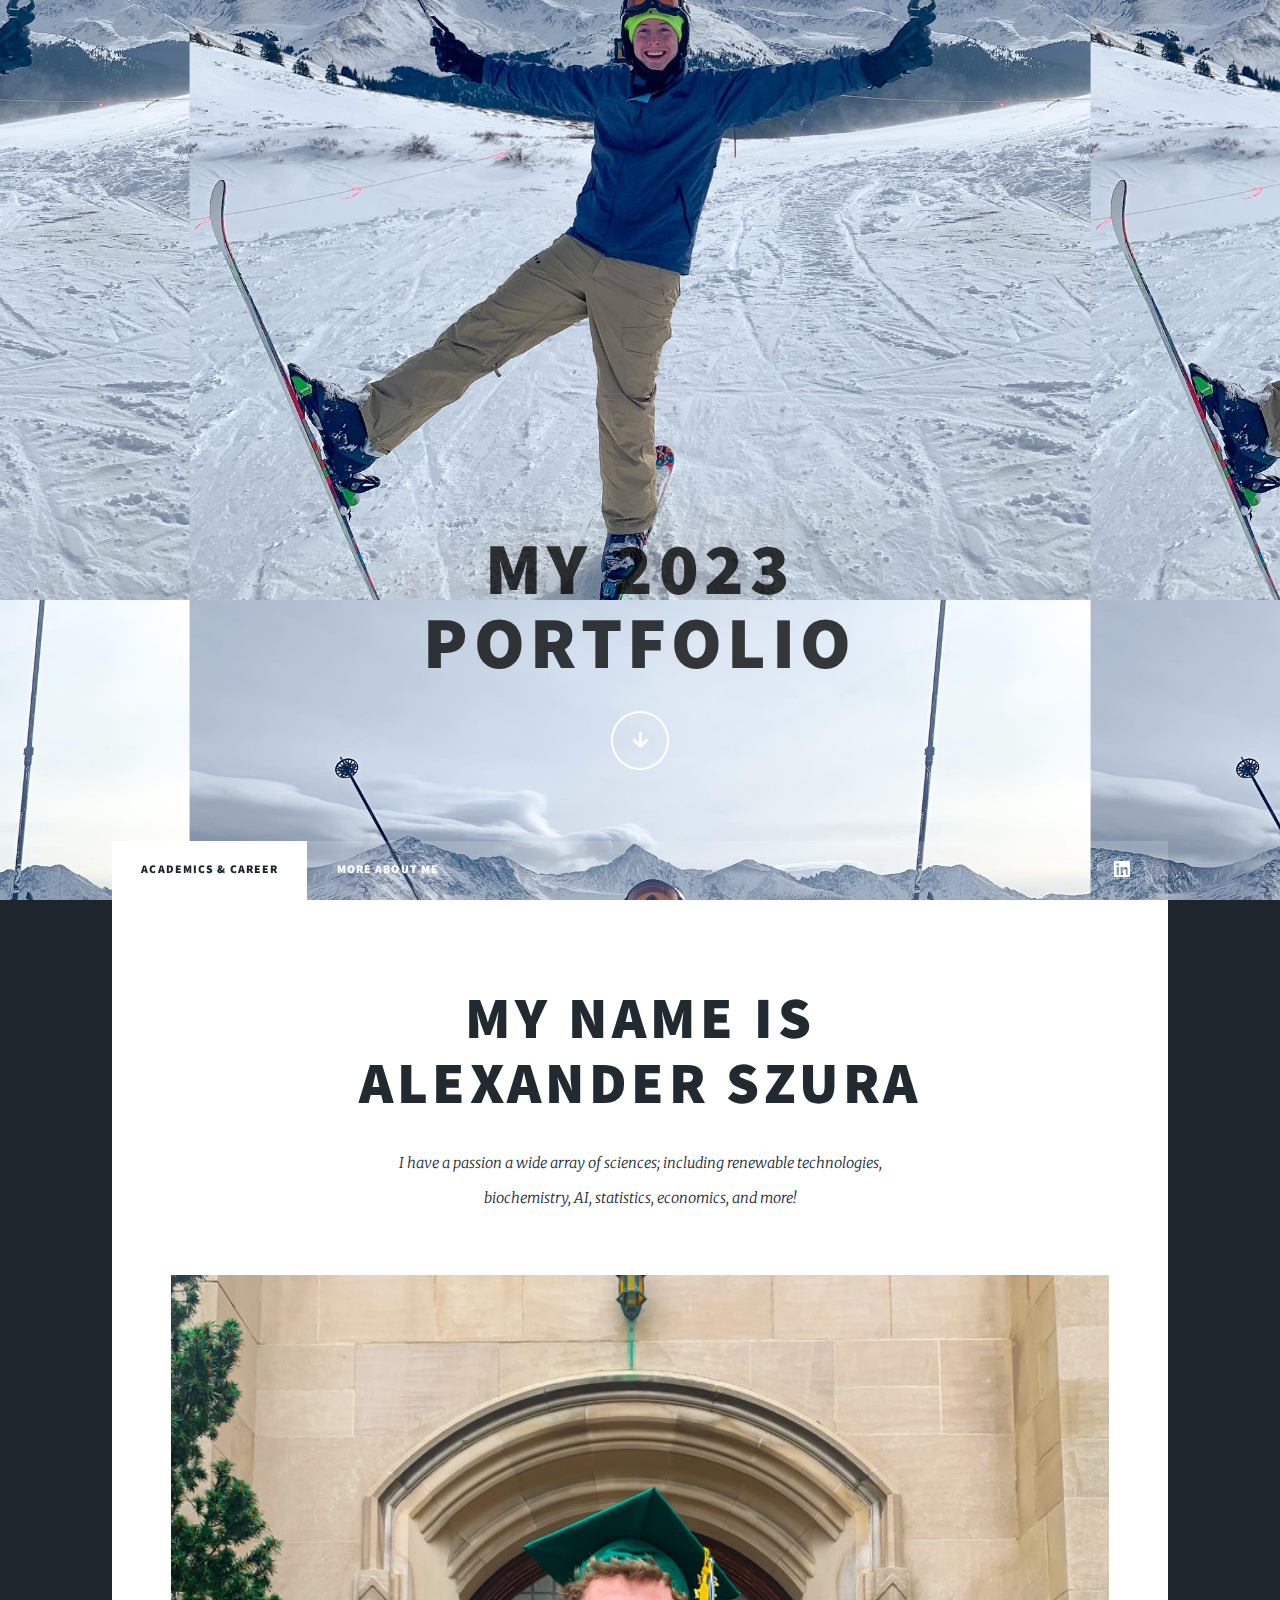
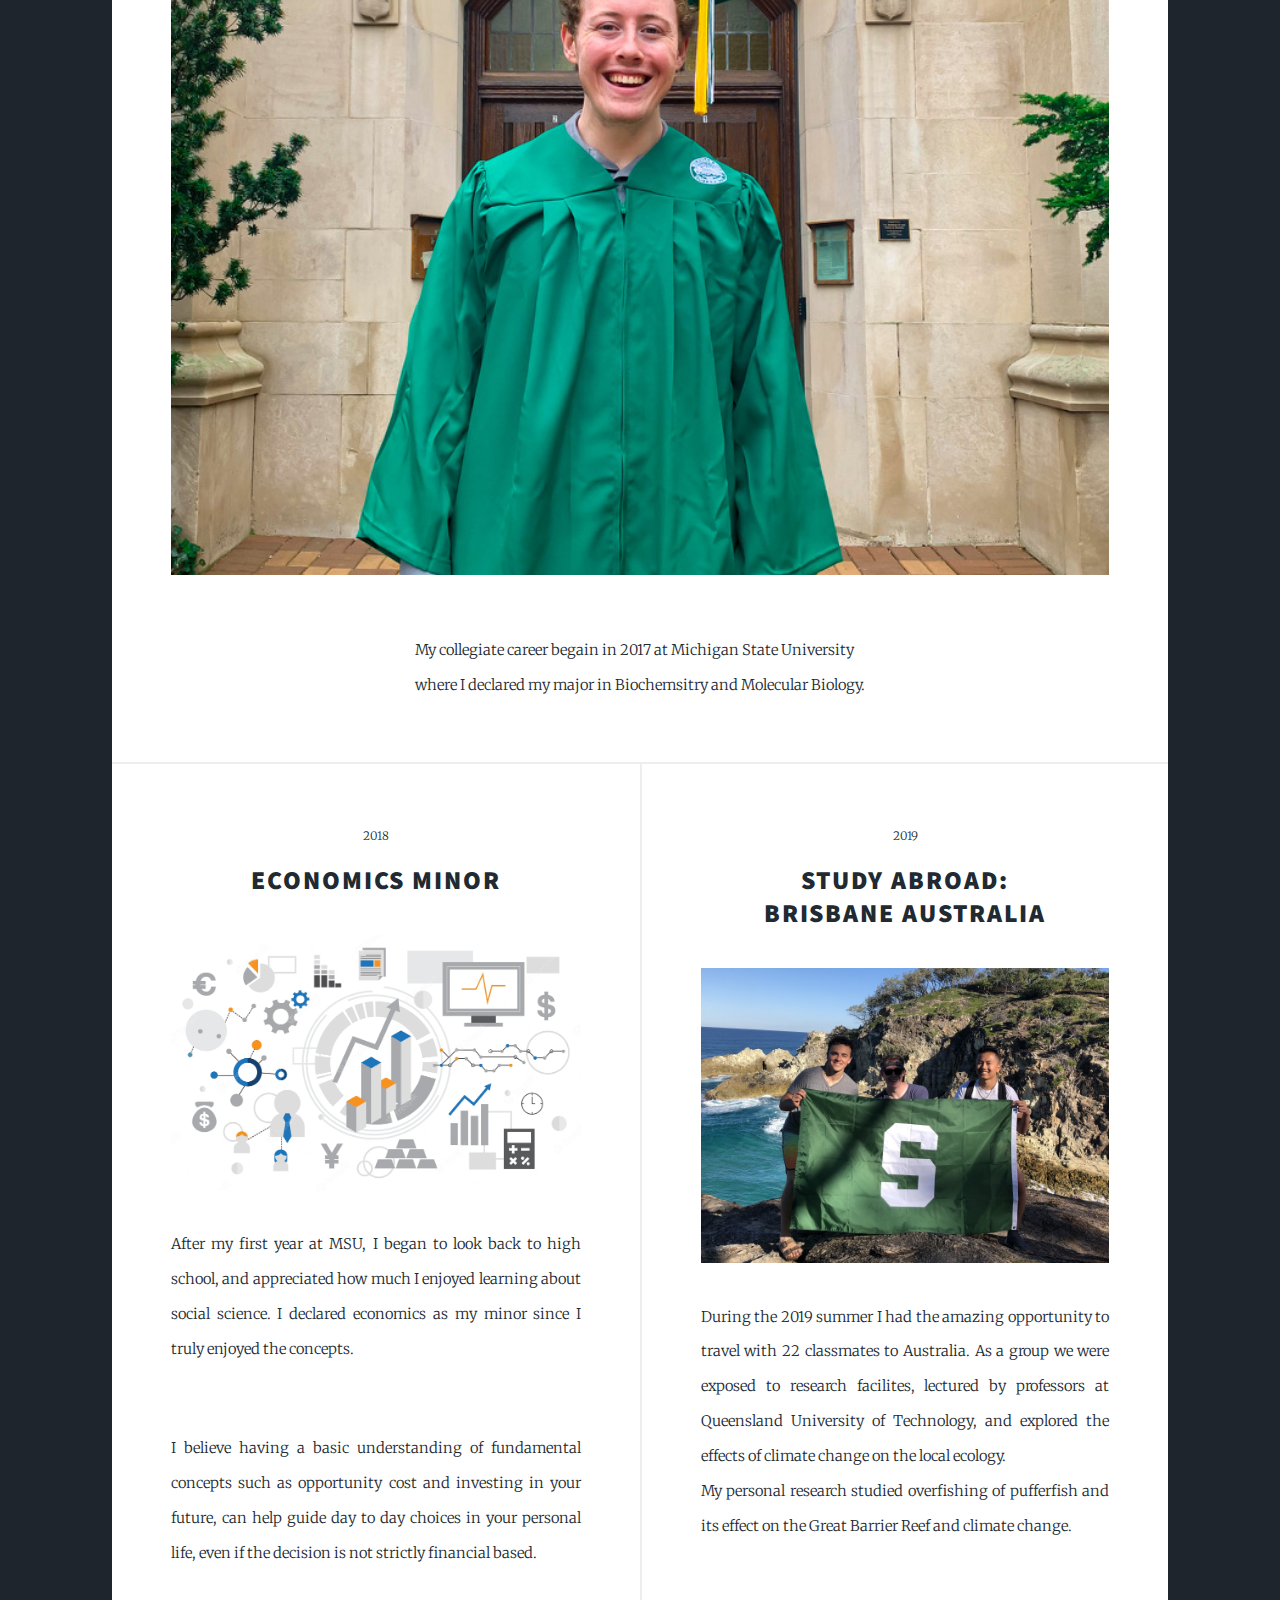
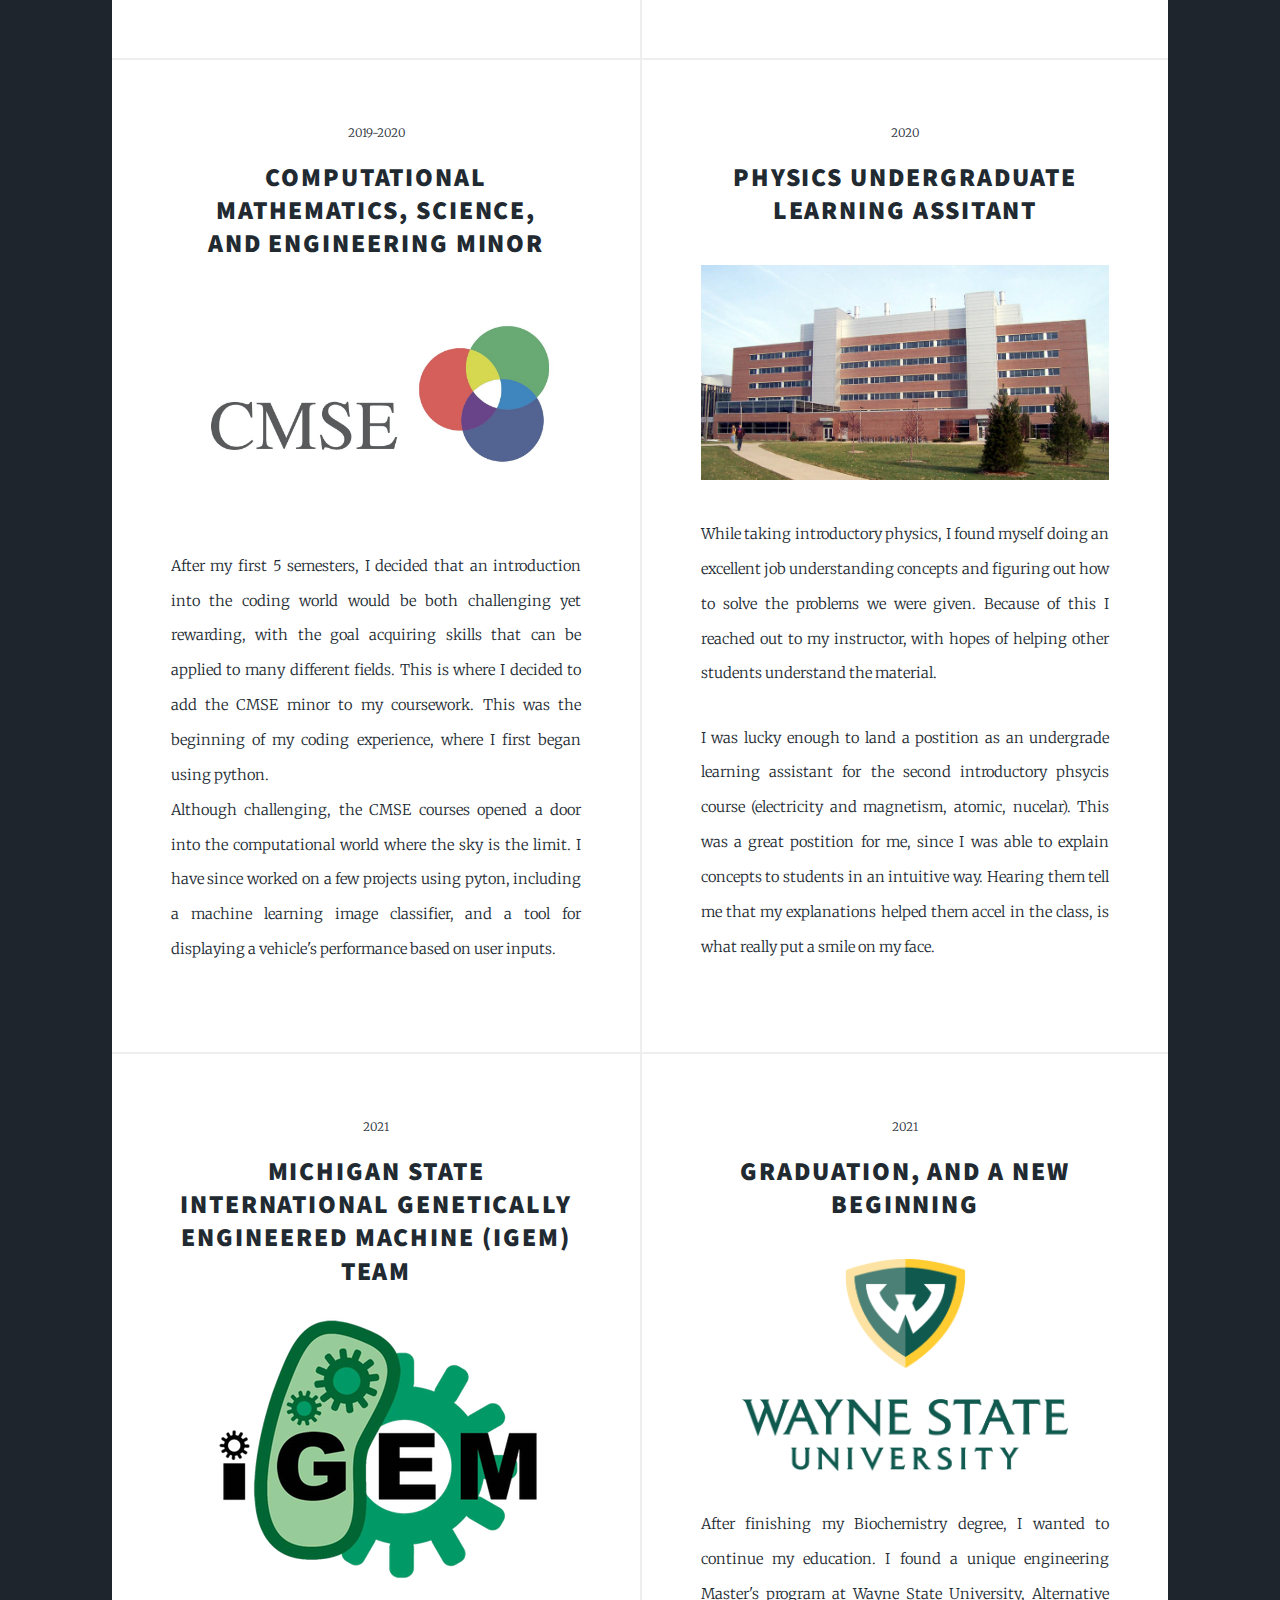
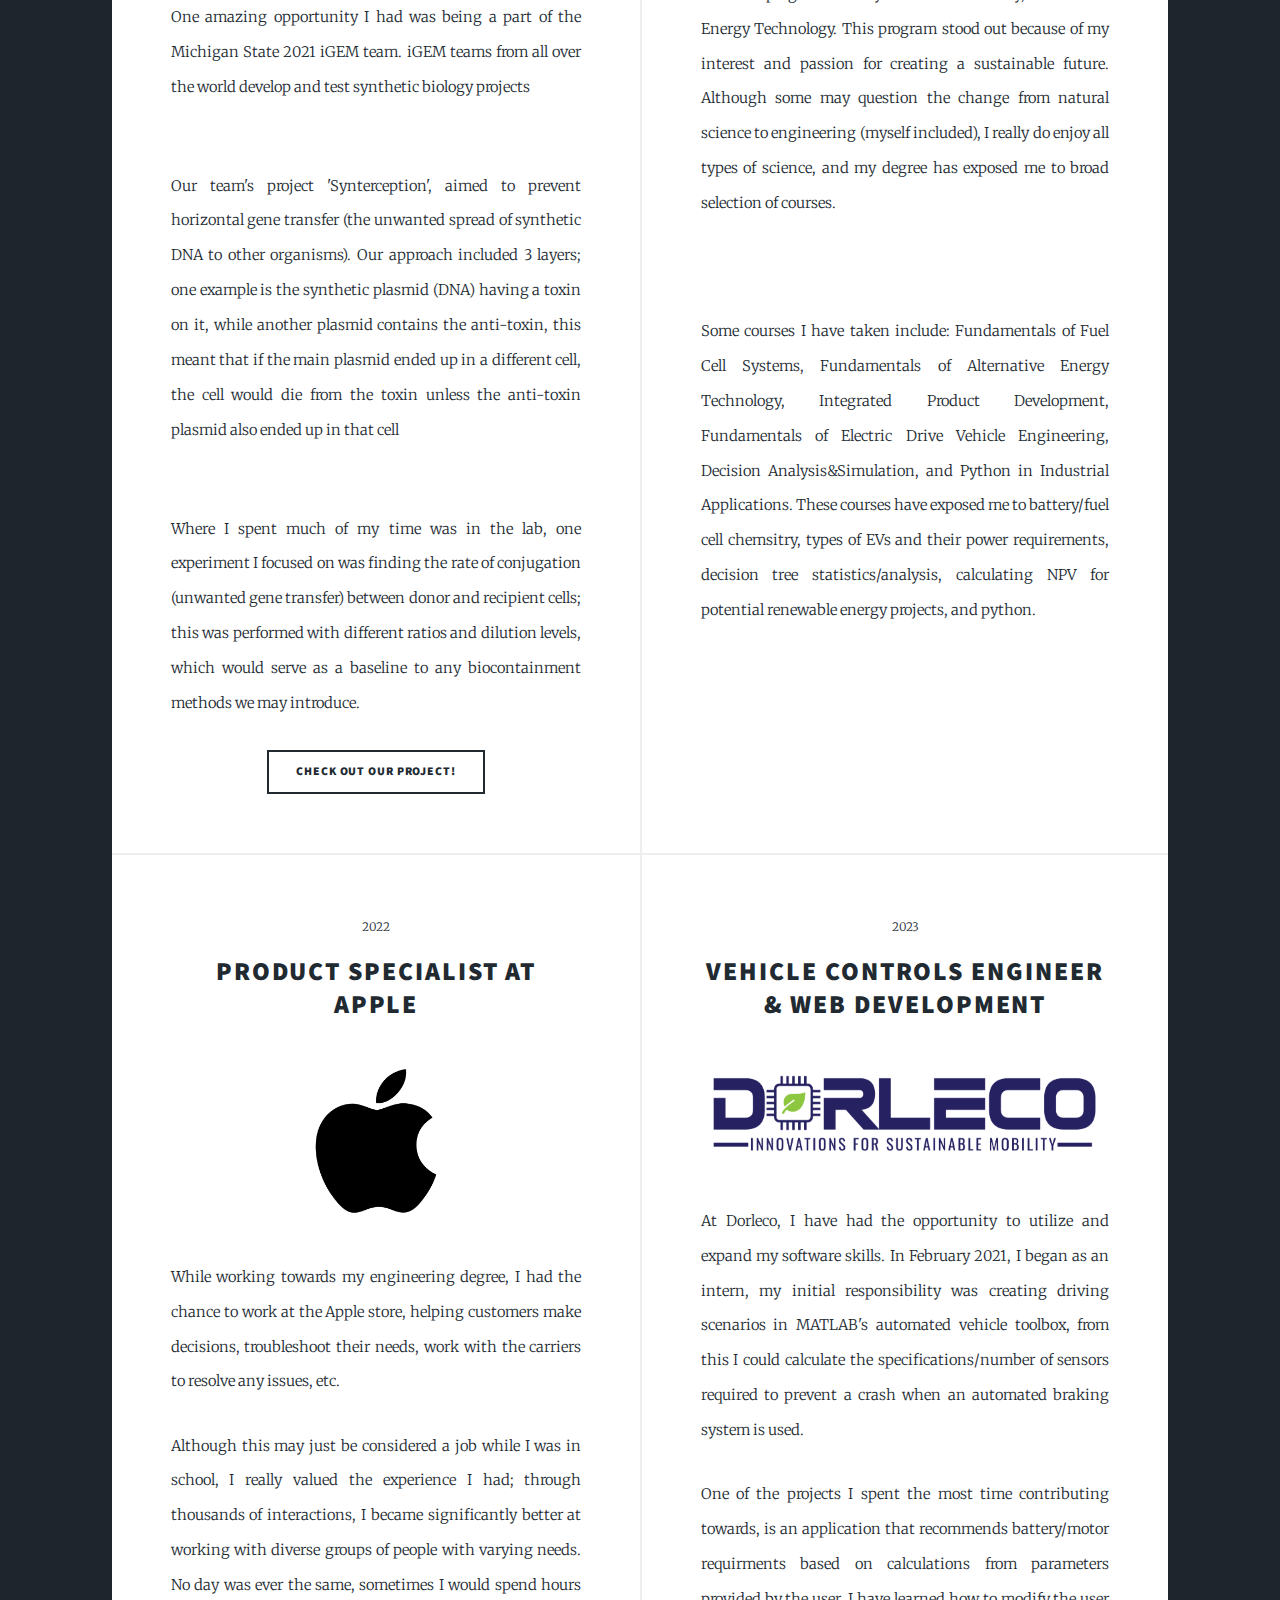
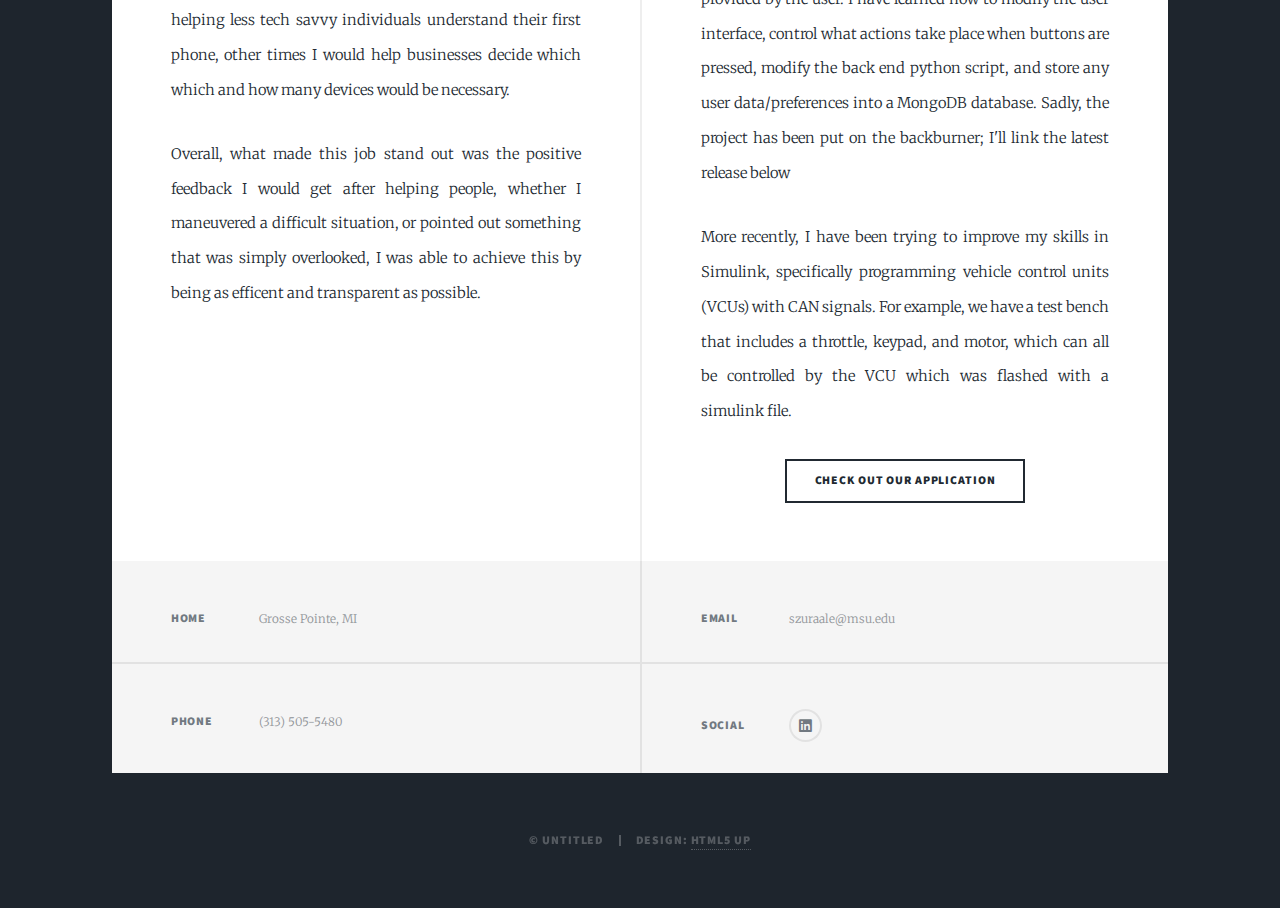
==== index.html @ 0d4adbdd "Add files via upload" ====
<!DOCTYPE HTML>
<!--
	Massively by HTML5 UP
	html5up.net | @ajlkn
	Free for personal and commercial use under the CCA 3.0 license (html5up.net/license)
-->
<html>
	<head>
		<title>Massively by HTML5 UP</title>
		<meta charset="utf-8" />
		<meta name="viewport" content="width=device-width, initial-scale=1, user-scalable=no" />
		<link rel="stylesheet" href="assets/css/main.css" />
		<noscript><link rel="stylesheet" href="assets/css/noscript.css" /></noscript>
	</head>
	<body class="is-preload">

		<!-- Wrapper -->
			<div id="wrapper" class="fade-in">

				<!-- Intro -->
					<div id="intro">
						<h1>My 2023<br />
						Portfolio</h1>
					
						<ul class="actions">
							<li><a href="#header" class="button icon solid solo fa-arrow-down scrolly">Continue</a></li>
						</ul>
					</div>

				<!-- Header -->
					<header id="header">
						<a href="index.html" class="logo">Home</a>
					</header>

				<!-- Nav -->
					<nav id="nav">
						<ul class="links">
							<li class="active"><a href="index.html">Academics & Career</a></li>
							<li><a href="generic.html">More About Me</a></li>
							
						</ul>
						<ul class="icons">
							<li><a href="https://www.linkedin.com/in/alexander-sasha-szura-88a969151/" class="icon brands fa-linkedin"><span class="label">GitHub</span></a></li>
						</ul>
					</nav>

				<!-- Main -->
					<div id="main">

						<!-- Featured Post -->
							<article class="post featured">
								<header class="major">
						
									<h2><a href="#">My name is<br />
									Alexander Szura</a></h2>
									<p>I have a passion a wide array of sciences; including renewable technologies,<br />
									biochemistry, AI, statistics, economics, and more!<br />
									</p>
								</header>
								<a href="#" class="image main"><img src="images/grad.jpeg" alt="" /></a>
								<ul class="actions special">
									<p>My collegiate career begain in 2017 at Michigan State University<br />
										where I declared my major in Biochemsitry and Molecular Biology.<br />
										</p>
								</ul>
							</article>

						<!-- Posts -->
							<section class="posts">
								<article>
									<header>
										<span class="date">2018</span>
										<h2>Economics Minor<br />
									</a></h2>
									</header>
									<a  class="image fit"><img src="images/econ.jpg" alt="" /></a>
									<p>After my first year at MSU, I began to look back to high school, and appreciated how much I enjoyed learning about social science. I declared economics as my minor since I truly enjoyed the concepts.</p>
									<br>
									<p>
										I believe having a basic understanding of fundamental concepts such as opportunity cost and investing in your future, can help guide 
										day to day choices in your personal life, even if the decision is not strictly financial based.
									</p>
									<ul class="actions special">
										
									</ul>
								</article>
								<article>
									<header>
										<span class="date">2019</span>
										<h2>Study Abroad:<br />
										Brisbane Australia</a></h2>
									</header>
									<a  class="image fit"><img src="images/australia.jpg" alt="" /></a>
									<p>During the 2019 summer I had the amazing opportunity to travel with 22 classmates to Australia. As a group we were exposed to research facilites, 
										lectured by professors at Queensland University of Technology, and explored the effects of climate change on the local ecology. </br />
										My personal research studied overfishing of pufferfish and its effect on the Great Barrier Reef and climate change. </p>
									<ul class="actions special">
									
									</ul>
								</article>
								<article>
									<header>
										<span class="date">2019-2020</span>
										<h2><a href="https://cmse.msu.edu/About/index.aspx"target="_blank">Computational Mathematics, Science,<br />
											and Engineering minor</a></h2>
									</header>
									<a href="https://cmse.msu.edu/Academics/undergrad_program/minor_cmse.aspx" target="_blank" class="image fit"><img src="images/cmse.jpg_large.jpg" alt="" /></a>
									<p>After my first 5 semesters, I decided that an introduction into the coding world would be both challenging yet rewarding, 
										with the goal acquiring skills that can be applied to many different fields. This is where I decided to add the CMSE minor to my coursework.
										This was the beginning of my coding experience, where I first began using python. 
										<br>
										Although challenging, the CMSE courses opened a door into the computational 
										world where the sky is the limit. I have since worked on a few projects using pyton, including a machine learning image classifier, and a tool for displaying a vehicle's
										performance based on user inputs.

									</p>
								
								</article>
								<article>
									<header>
										<span class="date">2020</span>
										<h2><a href="https://pa.msu.edu/" target="_blank">Physics Undergraduate<br />
											Learning Assitant</a></h2>
									</header>
									<a class="image fit"><img src="images/MSU_Biomedical_Sciences.jpg" alt="" /></a>
									<p>
										While taking introductory physics, I found myself doing an excellent job understanding concepts 
										and figuring out how to solve the problems we were given. Because of this I reached out to 
										my instructor, with hopes of helping other students understand the material.
										<br>
									
									<p>
										I was lucky enough to land a postition as an undergrade learning assistant for the second 
										introductory phsycis course (electricity and magnetism, atomic, nucelar). This was a great postition
										for me, since I was able to explain concepts to students in an intuitive way. Hearing them tell me that 
										my explanations helped them accel in the class, is what really put a smile on my face.
									</p>
									</p>

								</article>
								<article>
									<header>
										<span class="date">2021</span>
										<h2><a href="https://igem.org/" target="_blank">Michigan State International Genetically Engineered Machine (iGEM) Team<br />
										</a></h2>
									</header>
									<a href="https://igem.org/" target="_blank" class="image fit-igem"><img src="images/IGEM_official_logo.png" alt="" /></a>
									<p>One amazing opportunity I had was being a part of the Michigan State 2021 iGEM team. iGEM teams from all over the world develop and test synthetic biology projects
										 </p>
										 <br>
										 <p>
											Our team's project 'Synterception', aimed to prevent horizontal gene transfer (the unwanted spread of synthetic DNA to other organisms).
											Our approach included 3 layers; one example is the synthetic plasmid (DNA) having a toxin on it, while another plasmid contains the anti-toxin,
											this meant that if the main plasmid ended up in a different cell, the cell would die from the toxin unless the anti-toxin plasmid also ended up in that cell
										 </p>
										 <br>
										 <p>
											Where I spent much of my time was in the lab, one experiment I focused on was finding the rate of conjugation (unwanted gene transfer) between donor and recipient cells;
											this was performed with different ratios and dilution levels, which would serve as a baseline to any biocontainment methods we may introduce.
										 </p>
									<ul class="actions special">
										<li><a href="https://2021.igem.org/Team:MichiganState" target="_blank" class="button">Check out our project!</a></li>
									</ul>
								</article>
								<article>
									<header>
										<span class="date">2021</span>
										<h2>Graduation, and a new beginning<br />
										</a></h2>
									</header>
									<a href="https://engineering.wayne.edu/" target="_blank" class="image fit wayne-logo"><img src="/images/wsu.png" alt="" /></a>
									<p>
										After finishing my Biochemistry degree, I wanted to continue my education. I found a unique engineering Master's program at Wayne State University, 
										Alternative Energy Technology. This program stood out because of my interest and passion for creating a sustainable future. Although some may question 
										the change from natural science to engineering (myself included), I really do enjoy all types of science, and my degree has exposed me to broad selection of 
										courses. 
										 <p>
											<br>
											<p>
												Some courses I have taken include: Fundamentals of Fuel Cell Systems, Fundamentals of Alternative Energy Technology, Integrated Product Development, Fundamentals of Electric
										Drive Vehicle Engineering, Decision Analysis&Simulation, and Python in Industrial Applications. These courses have exposed me to battery/fuel cell chemsitry, types of EVs and their power requirements,
										decision tree statistics/analysis, calculating NPV for potential renewable energy projects, and python.
											</p>

								</article>
						
								<article>
									<header>
										<span class="date">2022</span>
										<h2>Product Specialist at Apple</a></h2>
									</header>
									<a  class="image fit apple-logo"><img src="/images/apple-logo-transparent.png" alt="Description Here" /></a>
									<p>While working towards my engineering degree, I had the chance to work at the 
										Apple store, helping customers make decisions, troubleshoot their needs,
										work with the carriers to resolve any issues, etc.
										<br>
										<p>
											Although this may just be considered a job while I was in school, I really valued the 
											experience I had; through thousands of interactions,
											I became significantly better at working with diverse groups of people with varying needs. 
											No day was ever the same, sometimes I would spend hours helping less tech savvy individuals 
											understand their first phone, other times I would help businesses decide which which and how many
											devices would be necessary. </br>
											<p>
												Overall, what made this job stand out was the positive feedback I would
												get after helping people, whether I maneuvered a difficult situation, or 
												pointed out something that was simply overlooked, I was able to achieve this 
												by being as efficent and transparent as possible.
											</p>
										</p>
									</p>
								</article>
								<article>
									<header>
										<span class="date">2023</span>
										<h2>Vehicle Controls Engineer & Web Development</a></h2>
									</header>
									<a href="https://dorleco.com/" target="_blank" class="image fit"><img src="/images/cropped-png-02-2 (1).png" alt="Description Here" /></a>

									<p>At Dorleco, I have had the opportunity to utilize and expand my software skills. In February 2021, I began as an intern, my initial responsibility was
										creating driving scenarios in MATLAB's automated vehicle toolbox, from this I could calculate the specifications/number of sensors required to prevent
										a crash when an automated braking system is used.
										<br>
										<p>
											One of the projects I spent the most time contributing towards, is an application that recommends battery/motor requirments based on calculations 
										from parameters provided by the user. I have learned how to modify the user interface, control what actions take place when buttons are pressed, modify the
										back end python script, and store any user data/preferences into a MongoDB database. Sadly, the project has been put on the backburner; I'll link the latest release below
									 </br>
											<p>
												More recently, I have been trying to improve my skills in Simulink, specifically programming vehicle control units (VCUs) with CAN signals. For example, we have a 
												test bench that includes a throttle, keypad, and motor, which can all be controlled by the VCU which was flashed with a simulink file.
											</p>
										</p>
									</p>
									<ul class="actions special">
										<li><a href="https://dorlecosimev.com/" target="_blank" class="button">Check out our application</a></li>
									</ul>
								</article>
								
							</section>

						<!-- Footer -->


					</div>

				<!-- Footer -->
				<footer id="footer">
					<section class="split contact">
						<section class="alt">
							<h3>Home</h3>
							<p>Grosse Pointe, MI</p>
						</section>
						<section>
							<h3>Phone</h3>
							<p>(313) 505-5480</p>
						</section>
					</section>
				
					<section class="split contact">
						<section>
							<h3>Email</h3>
							<p>szuraale@msu.edu</p>
						</section>
						<section>
							<h3>Social</h3>
							<ul class="icons alt">
								<li><a href="https://www.linkedin.com/in/alexander-sasha-szura-88a969151/" class="icon brands fa-linkedin"><span class="label">GitHub</span></a></li>
							</ul>
						</section>
					</section>
				</footer>
				

				<!-- Copyright -->
					<div id="copyright">
						<ul><li>&copy; Untitled</li><li>Design: <a href="https://html5up.net">HTML5 UP</a></li></ul>
					</div>

			</div>

		<!-- Scripts -->
			<script src="assets/js/jquery.min.js"></script>
			<script src="assets/js/jquery.scrollex.min.js"></script>
			<script src="assets/js/jquery.scrolly.min.js"></script>
			<script src="assets/js/browser.min.js"></script>
			<script src="assets/js/breakpoints.min.js"></script>
			<script src="assets/js/util.js"></script>
			<script src="assets/js/main.js"></script>

	</body>
</html>
---- assets/css/main.css ----
@import url(fontawesome-all.min.css);
@import url("https://fonts.googleapis.com/css?family=Merriweather:300,700,300italic,700italic|Source+Sans+Pro:900");

/*
	Massively by HTML5 UP
	html5up.net | @ajlkn
	Free for personal and commercial use under the CCA 3.0 license (html5up.net/license)
*/

html, body, div, span, applet, object,
iframe, h1, h2, h3, h4, h5, h6, p, blockquote,
pre, a, abbr, acronym, address, big, cite,
code, del, dfn, em, img, ins, kbd, q, s, samp,
small, strike, strong, sub, sup, tt, var, b,
u, i, center, dl, dt, dd, ol, ul, li, fieldset,
form, label, legend, table, caption, tbody,
tfoot, thead, tr, th, td, article, aside,
canvas, details, embed, figure, figcaption,
footer, header, hgroup, menu, nav, output, ruby,
section, summary, time, mark, audio, video {
	margin: 0;
	padding: 0;
	border: 0;
	font-size: 100%;
	font: inherit;
	vertical-align: baseline;}

article, aside, details, figcaption, figure,
footer, header, hgroup, menu, nav, section {
	display: block;}

body {
	line-height: 1;
}

ol, ul {
	list-style: none;
}

blockquote, q {
	quotes: none;
}

	blockquote:before, blockquote:after, q:before, q:after {
		content: '';
		content: none;
	}

table {
	border-collapse: collapse;
	border-spacing: 0;
}

body {
	-webkit-text-size-adjust: none;
}

mark {
	background-color: transparent;
	color: inherit;
}

input::-moz-focus-inner {
	border: 0;
	padding: 0;
}

input, select, textarea {
	-moz-appearance: none;
	-webkit-appearance: none;
	-ms-appearance: none;
	appearance: none;
}

/* Basic */

	@-ms-viewport {
		width: device-width;
	}

	body {
		-ms-overflow-style: scrollbar;
	}

	@media screen and (max-width: 480px) {

		html, body {
			min-width: 320px;
		}

	}

	html {
		box-sizing: border-box;
	}

	*, *:before, *:after {
		box-sizing: inherit;
	}

	body {
		background-color: #1e252d;
	}

		body.is-preload *, body.is-preload *:before, body.is-preload *:after {
			-moz-animation: none !important;
			-webkit-animation: none !important;
			-ms-animation: none !important;
			animation: none !important;
			-moz-transition: none !important;
			-webkit-transition: none !important;
			-ms-transition: none !important;
			transition: none !important;
		}

/* Type */

	html {
		font-size: 16pt;
	}

		@media screen and (max-width: 1680px) {

			html {
				font-size: 12pt;
			}

		}

		@media screen and (max-width: 1280px) {

			html {
				font-size: 11pt;
			}

		}

		@media screen and (max-width: 360px) {

			html {
				font-size: 10pt;
			}

		}

	body {
		color: #212931;
	}

	body, input, select, textarea {
		font-family: "Merriweather", Georgia, serif;
		font-weight: 300;
		font-size: 1rem;
		line-height: 2.375;
	}

	a {
		-moz-transition: color 0.2s ease-in-out, background-color 0.2s ease-in-out, border-color 0.2s ease-in-out, box-shadow 0.2s ease-in-out;
		-webkit-transition: color 0.2s ease-in-out, background-color 0.2s ease-in-out, border-color 0.2s ease-in-out, box-shadow 0.2s ease-in-out;
		-ms-transition: color 0.2s ease-in-out, background-color 0.2s ease-in-out, border-color 0.2s ease-in-out, box-shadow 0.2s ease-in-out;
		transition: color 0.2s ease-in-out, background-color 0.2s ease-in-out, border-color 0.2s ease-in-out, box-shadow 0.2s ease-in-out;
		border-bottom: dotted 1px;
		text-decoration: none;
	}

		a:hover {
			border-bottom-color: transparent;
		}

	strong, b {
		font-weight: 600;
	}

	em, i {
		font-style: italic;
	}

	p {
		text-align: justify;
		margin: 0 0 2rem 0;
	}

	h1, h2, h3, h4, h5, h6 {
		font-family: "Source Sans Pro", Helvetica, sans-serif;
		font-weight: 900;
		line-height: 1.5;
		letter-spacing: 0.075em;
		text-transform: uppercase;
		margin: 0 0 1rem 0;
	}

		h1 a, h2 a, h3 a, h4 a, h5 a, h6 a {
			border-bottom: 0;
			color: inherit;
			text-decoration: none;
		}

	h1 {
		font-size: 4rem;
		line-height: 1.1;
		margin: 0 0 2rem 0;
	}

	h2 {
		font-size: 1.75rem;
		line-height: 1.3;
		margin: 0 0 1.5rem 0;
	}

	h3 {
		font-size: 1.25rem;
		margin: 0 0 1.5rem 0;
	}

	h4 {
		font-size: 1rem;
	}

	h5 {
		font-size: 0.9rem;
	}

	h6 {
		font-size: 0.8rem;
	}

	sub {
		font-size: 0.8rem;
		position: relative;
		top: 0.5rem;
	}

	sup {
		font-size: 0.8rem;
		position: relative;
		top: -0.5rem;
	}

	blockquote {
		border-left: solid 4px;
		font-style: italic;
		margin: 0 0 2rem 0;
		padding: 0.5rem 0 0.5rem 2rem;
	}

	code {
		border: solid 2px;
		font-family: "Courier New", monospace;
		font-size: 0.9rem;
		margin: 0 0.25rem;
		padding: 0.25rem 0.65rem;
	}

	pre {
		-webkit-overflow-scrolling: touch;
		font-family: "Courier New", monospace;
		font-size: 0.9rem;
		margin: 0 0 2rem 0;
	}

		pre code {
			display: block;
			line-height: 1.75;
			padding: 1rem 1.5rem;
			overflow-x: auto;
		}

	hr {
		border: 0;
		border-bottom: solid 2px;
		margin: 3rem 0;
	}

		hr.major {
			margin: 5rem 0;
		}

	.align-left {
		text-align: left;
	}

	.align-center {
		text-align: center;
	}

	.align-right {
		text-align: right;
	}

	input, select, textarea {
		color: #212931;
	}

	a {
		color: #212931;
		border-bottom-color: rgba(33, 41, 49, 0.5);
	}

		a:hover {
			border-bottom-color: transparent;
			color: #18bfef !important;
		}

	strong, b {
		color: #212931;
	}

	h1, h2, h3, h4, h5, h6 {
		color: #212931;
	}

	blockquote {
		border-left-color: #eeeeee;
	}

	code {
		background: rgba(220, 220, 220, 0.25);
		border-color: #eeeeee;
	}

	hr {
		border-bottom-color: #eeeeee;
	}

/* Row */

	.row {
		display: flex;
		flex-wrap: wrap;
		box-sizing: border-box;
		align-items: stretch;
	}

		.row > * {
			box-sizing: border-box;
		}

		.row.gtr-uniform > * > :last-child {
			margin-bottom: 0;
		}

		.row.aln-left {
			justify-content: flex-start;
		}

		.row.aln-center {
			justify-content: center;
		}

		.row.aln-right {
			justify-content: flex-end;
		}

		.row.aln-top {
			align-items: flex-start;
		}

		.row.aln-middle {
			align-items: center;
		}

		.row.aln-bottom {
			align-items: flex-end;
		}

		.row > .imp {
			order: -1;
		}

		.row > .col-1 {
			width: 8.33333%;
		}

		.row > .off-1 {
			margin-left: 8.33333%;
		}

		.row > .col-2 {
			width: 16.66667%;
		}

		.row > .off-2 {
			margin-left: 16.66667%;
		}

		.row > .col-3 {
			width: 25%;
		}

		.row > .off-3 {
			margin-left: 25%;
		}

		.row > .col-4 {
			width: 33.33333%;
		}

		.row > .off-4 {
			margin-left: 33.33333%;
		}

		.row > .col-5 {
			width: 41.66667%;
		}

		.row > .off-5 {
			margin-left: 41.66667%;
		}

		.row > .col-6 {
			width: 50%;
		}

		.row > .off-6 {
			margin-left: 50%;
		}

		.row > .col-7 {
			width: 58.33333%;
		}

		.row > .off-7 {
			margin-left: 58.33333%;
		}

		.row > .col-8 {
			width: 66.66667%;
		}

		.row > .off-8 {
			margin-left: 66.66667%;
		}

		.row > .col-9 {
			width: 75%;
		}

		.row > .off-9 {
			margin-left: 75%;
		}

		.row > .col-10 {
			width: 83.33333%;
		}

		.row > .off-10 {
			margin-left: 83.33333%;
		}

		.row > .col-11 {
			width: 91.66667%;
		}

		.row > .off-11 {
			margin-left: 91.66667%;
		}

		.row > .col-12 {
			width: 100%;
		}

		.row > .off-12 {
			margin-left: 100%;
		}

		.row.gtr-0 {
			margin-top: 0;
			margin-left: 0rem;
		}

			.row.gtr-0 > * {
				padding: 0 0 0 0rem;
			}

			.row.gtr-0.gtr-uniform {
				margin-top: 0rem;
			}

				.row.gtr-0.gtr-uniform > * {
					padding-top: 0rem;
				}

		.row.gtr-25 {
			margin-top: 0;
			margin-left: -0.375rem;
		}

			.row.gtr-25 > * {
				padding: 0 0 0 0.375rem;
			}

			.row.gtr-25.gtr-uniform {
				margin-top: -0.375rem;
			}

				.row.gtr-25.gtr-uniform > * {
					padding-top: 0.375rem;
				}

		.row.gtr-50 {
			margin-top: 0;
			margin-left: -0.75rem;
		}

			.row.gtr-50 > * {
				padding: 0 0 0 0.75rem;
			}

			.row.gtr-50.gtr-uniform {
				margin-top: -0.75rem;
			}

				.row.gtr-50.gtr-uniform > * {
					padding-top: 0.75rem;
				}

		.row {
			margin-top: 0;
			margin-left: -1.5rem;
		}

			.row > * {
				padding: 0 0 0 1.5rem;
			}

			.row.gtr-uniform {
				margin-top: -1.5rem;
			}

				.row.gtr-uniform > * {
					padding-top: 1.5rem;
				}

		.row.gtr-150 {
			margin-top: 0;
			margin-left: -2.25rem;
		}

			.row.gtr-150 > * {
				padding: 0 0 0 2.25rem;
			}

			.row.gtr-150.gtr-uniform {
				margin-top: -2.25rem;
			}

				.row.gtr-150.gtr-uniform > * {
					padding-top: 2.25rem;
				}

		.row.gtr-200 {
			margin-top: 0;
			margin-left: -3rem;
		}

			.row.gtr-200 > * {
				padding: 0 0 0 3rem;
			}

			.row.gtr-200.gtr-uniform {
				margin-top: -3rem;
			}

				.row.gtr-200.gtr-uniform > * {
					padding-top: 3rem;
				}

		@media screen and (max-width: 1680px) {

			.row {
				display: flex;
				flex-wrap: wrap;
				box-sizing: border-box;
				align-items: stretch;
			}

				.row > * {
					box-sizing: border-box;
				}

				.row.gtr-uniform > * > :last-child {
					margin-bottom: 0;
				}

				.row.aln-left {
					justify-content: flex-start;
				}

				.row.aln-center {
					justify-content: center;
				}

				.row.aln-right {
					justify-content: flex-end;
				}

				.row.aln-top {
					align-items: flex-start;
				}

				.row.aln-middle {
					align-items: center;
				}

				.row.aln-bottom {
					align-items: flex-end;
				}

				.row > .imp-xlarge {
					order: -1;
				}

				.row > .col-1-xlarge {
					width: 8.33333%;
				}

				.row > .off-1-xlarge {
					margin-left: 8.33333%;
				}

				.row > .col-2-xlarge {
					width: 16.66667%;
				}

				.row > .off-2-xlarge {
					margin-left: 16.66667%;
				}

				.row > .col-3-xlarge {
					width: 25%;
				}

				.row > .off-3-xlarge {
					margin-left: 25%;
				}

				.row > .col-4-xlarge {
					width: 33.33333%;
				}

				.row > .off-4-xlarge {
					margin-left: 33.33333%;
				}

				.row > .col-5-xlarge {
					width: 41.66667%;
				}

				.row > .off-5-xlarge {
					margin-left: 41.66667%;
				}

				.row > .col-6-xlarge {
					width: 50%;
				}

				.row > .off-6-xlarge {
					margin-left: 50%;
				}

				.row > .col-7-xlarge {
					width: 58.33333%;
				}

				.row > .off-7-xlarge {
					margin-left: 58.33333%;
				}

				.row > .col-8-xlarge {
					width: 66.66667%;
				}

				.row > .off-8-xlarge {
					margin-left: 66.66667%;
				}

				.row > .col-9-xlarge {
					width: 75%;
				}

				.row > .off-9-xlarge {
					margin-left: 75%;
				}

				.row > .col-10-xlarge {
					width: 83.33333%;
				}

				.row > .off-10-xlarge {
					margin-left: 83.33333%;
				}

				.row > .col-11-xlarge {
					width: 91.66667%;
				}

				.row > .off-11-xlarge {
					margin-left: 91.66667%;
				}

				.row > .col-12-xlarge {
					width: 100%;
				}

				.row > .off-12-xlarge {
					margin-left: 100%;
				}

				.row.gtr-0 {
					margin-top: 0;
					margin-left: 0rem;
				}

					.row.gtr-0 > * {
						padding: 0 0 0 0rem;
					}

					.row.gtr-0.gtr-uniform {
						margin-top: 0rem;
					}

						.row.gtr-0.gtr-uniform > * {
							padding-top: 0rem;
						}

				.row.gtr-25 {
					margin-top: 0;
					margin-left: -0.375rem;
				}

					.row.gtr-25 > * {
						padding: 0 0 0 0.375rem;
					}

					.row.gtr-25.gtr-uniform {
						margin-top: -0.375rem;
					}

						.row.gtr-25.gtr-uniform > * {
							padding-top: 0.375rem;
						}

				.row.gtr-50 {
					margin-top: 0;
					margin-left: -0.75rem;
				}

					.row.gtr-50 > * {
						padding: 0 0 0 0.75rem;
					}

					.row.gtr-50.gtr-uniform {
						margin-top: -0.75rem;
					}

						.row.gtr-50.gtr-uniform > * {
							padding-top: 0.75rem;
						}

				.row {
					margin-top: 0;
					margin-left: -1.5rem;
				}

					.row > * {
						padding: 0 0 0 1.5rem;
					}

					.row.gtr-uniform {
						margin-top: -1.5rem;
					}

						.row.gtr-uniform > * {
							padding-top: 1.5rem;
						}

				.row.gtr-150 {
					margin-top: 0;
					margin-left: -2.25rem;
				}

					.row.gtr-150 > * {
						padding: 0 0 0 2.25rem;
					}

					.row.gtr-150.gtr-uniform {
						margin-top: -2.25rem;
					}

						.row.gtr-150.gtr-uniform > * {
							padding-top: 2.25rem;
						}

				.row.gtr-200 {
					margin-top: 0;
					margin-left: -3rem;
				}

					.row.gtr-200 > * {
						padding: 0 0 0 3rem;
					}

					.row.gtr-200.gtr-uniform {
						margin-top: -3rem;
					}

						.row.gtr-200.gtr-uniform > * {
							padding-top: 3rem;
						}

		}

		@media screen and (max-width: 1280px) {

			.row {
				display: flex;
				flex-wrap: wrap;
				box-sizing: border-box;
				align-items: stretch;
			}

				.row > * {
					box-sizing: border-box;
				}

				.row.gtr-uniform > * > :last-child {
					margin-bottom: 0;
				}

				.row.aln-left {
					justify-content: flex-start;
				}

				.row.aln-center {
					justify-content: center;
				}

				.row.aln-right {
					justify-content: flex-end;
				}

				.row.aln-top {
					align-items: flex-start;
				}

				.row.aln-middle {
					align-items: center;
				}

				.row.aln-bottom {
					align-items: flex-end;
				}

				.row > .imp-large {
					order: -1;
				}

				.row > .col-1-large {
					width: 8.33333%;
				}

				.row > .off-1-large {
					margin-left: 8.33333%;
				}

				.row > .col-2-large {
					width: 16.66667%;
				}

				.row > .off-2-large {
					margin-left: 16.66667%;
				}

				.row > .col-3-large {
					width: 25%;
				}

				.row > .off-3-large {
					margin-left: 25%;
				}

				.row > .col-4-large {
					width: 33.33333%;
				}

				.row > .off-4-large {
					margin-left: 33.33333%;
				}

				.row > .col-5-large {
					width: 41.66667%;
				}

				.row > .off-5-large {
					margin-left: 41.66667%;
				}

				.row > .col-6-large {
					width: 50%;
				}

				.row > .off-6-large {
					margin-left: 50%;
				}

				.row > .col-7-large {
					width: 58.33333%;
				}

				.row > .off-7-large {
					margin-left: 58.33333%;
				}

				.row > .col-8-large {
					width: 66.66667%;
				}

				.row > .off-8-large {
					margin-left: 66.66667%;
				}

				.row > .col-9-large {
					width: 75%;
				}

				.row > .off-9-large {
					margin-left: 75%;
				}

				.row > .col-10-large {
					width: 83.33333%;
				}

				.row > .off-10-large {
					margin-left: 83.33333%;
				}

				.row > .col-11-large {
					width: 91.66667%;
				}

				.row > .off-11-large {
					margin-left: 91.66667%;
				}

				.row > .col-12-large {
					width: 100%;
				}

				.row > .off-12-large {
					margin-left: 100%;
				}

				.row.gtr-0 {
					margin-top: 0;
					margin-left: 0rem;
				}

					.row.gtr-0 > * {
						padding: 0 0 0 0rem;
					}

					.row.gtr-0.gtr-uniform {
						margin-top: 0rem;
					}

						.row.gtr-0.gtr-uniform > * {
							padding-top: 0rem;
						}

				.row.gtr-25 {
					margin-top: 0;
					margin-left: -0.375rem;
				}

					.row.gtr-25 > * {
						padding: 0 0 0 0.375rem;
					}

					.row.gtr-25.gtr-uniform {
						margin-top: -0.375rem;
					}

						.row.gtr-25.gtr-uniform > * {
							padding-top: 0.375rem;
						}

				.row.gtr-50 {
					margin-top: 0;
					margin-left: -0.75rem;
				}

					.row.gtr-50 > * {
						padding: 0 0 0 0.75rem;
					}

					.row.gtr-50.gtr-uniform {
						margin-top: -0.75rem;
					}

						.row.gtr-50.gtr-uniform > * {
							padding-top: 0.75rem;
						}

				.row {
					margin-top: 0;
					margin-left: -1.5rem;
				}

					.row > * {
						padding: 0 0 0 1.5rem;
					}

					.row.gtr-uniform {
						margin-top: -1.5rem;
					}

						.row.gtr-uniform > * {
							padding-top: 1.5rem;
						}

				.row.gtr-150 {
					margin-top: 0;
					margin-left: -2.25rem;
				}

					.row.gtr-150 > * {
						padding: 0 0 0 2.25rem;
					}

					.row.gtr-150.gtr-uniform {
						margin-top: -2.25rem;
					}

						.row.gtr-150.gtr-uniform > * {
							padding-top: 2.25rem;
						}

				.row.gtr-200 {
					margin-top: 0;
					margin-left: -3rem;
				}

					.row.gtr-200 > * {
						padding: 0 0 0 3rem;
					}

					.row.gtr-200.gtr-uniform {
						margin-top: -3rem;
					}

						.row.gtr-200.gtr-uniform > * {
							padding-top: 3rem;
						}

		}

		@media screen and (max-width: 980px) {

			.row {
				display: flex;
				flex-wrap: wrap;
				box-sizing: border-box;
				align-items: stretch;
			}

				.row > * {
					box-sizing: border-box;
				}

				.row.gtr-uniform > * > :last-child {
					margin-bottom: 0;
				}

				.row.aln-left {
					justify-content: flex-start;
				}

				.row.aln-center {
					justify-content: center;
				}

				.row.aln-right {
					justify-content: flex-end;
				}

				.row.aln-top {
					align-items: flex-start;
				}

				.row.aln-middle {
					align-items: center;
				}

				.row.aln-bottom {
					align-items: flex-end;
				}

				.row > .imp-medium {
					order: -1;
				}

				.row > .col-1-medium {
					width: 8.33333%;
				}

				.row > .off-1-medium {
					margin-left: 8.33333%;
				}

				.row > .col-2-medium {
					width: 16.66667%;
				}

				.row > .off-2-medium {
					margin-left: 16.66667%;
				}

				.row > .col-3-medium {
					width: 25%;
				}

				.row > .off-3-medium {
					margin-left: 25%;
				}

				.row > .col-4-medium {
					width: 33.33333%;
				}

				.row > .off-4-medium {
					margin-left: 33.33333%;
				}

				.row > .col-5-medium {
					width: 41.66667%;
				}

				.row > .off-5-medium {
					margin-left: 41.66667%;
				}

				.row > .col-6-medium {
					width: 50%;
				}

				.row > .off-6-medium {
					margin-left: 50%;
				}

				.row > .col-7-medium {
					width: 58.33333%;
				}

				.row > .off-7-medium {
					margin-left: 58.33333%;
				}

				.row > .col-8-medium {
					width: 66.66667%;
				}

				.row > .off-8-medium {
					margin-left: 66.66667%;
				}

				.row > .col-9-medium {
					width: 75%;
				}

				.row > .off-9-medium {
					margin-left: 75%;
				}

				.row > .col-10-medium {
					width: 83.33333%;
				}

				.row > .off-10-medium {
					margin-left: 83.33333%;
				}

				.row > .col-11-medium {
					width: 91.66667%;
				}

				.row > .off-11-medium {
					margin-left: 91.66667%;
				}

				.row > .col-12-medium {
					width: 100%;
				}

				.row > .off-12-medium {
					margin-left: 100%;
				}

				.row.gtr-0 {
					margin-top: 0;
					margin-left: 0rem;
				}

					.row.gtr-0 > * {
						padding: 0 0 0 0rem;
					}

					.row.gtr-0.gtr-uniform {
						margin-top: 0rem;
					}

						.row.gtr-0.gtr-uniform > * {
							padding-top: 0rem;
						}

				.row.gtr-25 {
					margin-top: 0;
					margin-left: -0.375rem;
				}

					.row.gtr-25 > * {
						padding: 0 0 0 0.375rem;
					}

					.row.gtr-25.gtr-uniform {
						margin-top: -0.375rem;
					}

						.row.gtr-25.gtr-uniform > * {
							padding-top: 0.375rem;
						}

				.row.gtr-50 {
					margin-top: 0;
					margin-left: -0.75rem;
				}

					.row.gtr-50 > * {
						padding: 0 0 0 0.75rem;
					}

					.row.gtr-50.gtr-uniform {
						margin-top: -0.75rem;
					}

						.row.gtr-50.gtr-uniform > * {
							padding-top: 0.75rem;
						}

				.row {
					margin-top: 0;
					margin-left: -1.5rem;
				}

					.row > * {
						padding: 0 0 0 1.5rem;
					}

					.row.gtr-uniform {
						margin-top: -1.5rem;
					}

						.row.gtr-uniform > * {
							padding-top: 1.5rem;
						}

				.row.gtr-150 {
					margin-top: 0;
					margin-left: -2.25rem;
				}

					.row.gtr-150 > * {
						padding: 0 0 0 2.25rem;
					}

					.row.gtr-150.gtr-uniform {
						margin-top: -2.25rem;
					}

						.row.gtr-150.gtr-uniform > * {
							padding-top: 2.25rem;
						}

				.row.gtr-200 {
					margin-top: 0;
					margin-left: -3rem;
				}

					.row.gtr-200 > * {
						padding: 0 0 0 3rem;
					}

					.row.gtr-200.gtr-uniform {
						margin-top: -3rem;
					}

						.row.gtr-200.gtr-uniform > * {
							padding-top: 3rem;
						}

		}

		@media screen and (max-width: 736px) {

			.row {
				display: flex;
				flex-wrap: wrap;
				box-sizing: border-box;
				align-items: stretch;
			}

				.row > * {
					box-sizing: border-box;
				}

				.row.gtr-uniform > * > :last-child {
					margin-bottom: 0;
				}

				.row.aln-left {
					justify-content: flex-start;
				}

				.row.aln-center {
					justify-content: center;
				}

				.row.aln-right {
					justify-content: flex-end;
				}

				.row.aln-top {
					align-items: flex-start;
				}

				.row.aln-middle {
					align-items: center;
				}

				.row.aln-bottom {
					align-items: flex-end;
				}

				.row > .imp-small {
					order: -1;
				}

				.row > .col-1-small {
					width: 8.33333%;
				}

				.row > .off-1-small {
					margin-left: 8.33333%;
				}

				.row > .col-2-small {
					width: 16.66667%;
				}

				.row > .off-2-small {
					margin-left: 16.66667%;
				}

				.row > .col-3-small {
					width: 25%;
				}

				.row > .off-3-small {
					margin-left: 25%;
				}

				.row > .col-4-small {
					width: 33.33333%;
				}

				.row > .off-4-small {
					margin-left: 33.33333%;
				}

				.row > .col-5-small {
					width: 41.66667%;
				}

				.row > .off-5-small {
					margin-left: 41.66667%;
				}

				.row > .col-6-small {
					width: 50%;
				}

				.row > .off-6-small {
					margin-left: 50%;
				}

				.row > .col-7-small {
					width: 58.33333%;
				}

				.row > .off-7-small {
					margin-left: 58.33333%;
				}

				.row > .col-8-small {
					width: 66.66667%;
				}

				.row > .off-8-small {
					margin-left: 66.66667%;
				}

				.row > .col-9-small {
					width: 75%;
				}

				.row > .off-9-small {
					margin-left: 75%;
				}

				.row > .col-10-small {
					width: 83.33333%;
				}

				.row > .off-10-small {
					margin-left: 83.33333%;
				}

				.row > .col-11-small {
					width: 91.66667%;
				}

				.row > .off-11-small {
					margin-left: 91.66667%;
				}

				.row > .col-12-small {
					width: 100%;
				}

				.row > .off-12-small {
					margin-left: 100%;
				}

				.row.gtr-0 {
					margin-top: 0;
					margin-left: 0rem;
				}

					.row.gtr-0 > * {
						padding: 0 0 0 0rem;
					}

					.row.gtr-0.gtr-uniform {
						margin-top: 0rem;
					}

						.row.gtr-0.gtr-uniform > * {
							padding-top: 0rem;
						}

				.row.gtr-25 {
					margin-top: 0;
					margin-left: -0.375rem;
				}

					.row.gtr-25 > * {
						padding: 0 0 0 0.375rem;
					}

					.row.gtr-25.gtr-uniform {
						margin-top: -0.375rem;
					}

						.row.gtr-25.gtr-uniform > * {
							padding-top: 0.375rem;
						}

				.row.gtr-50 {
					margin-top: 0;
					margin-left: -0.75rem;
				}

					.row.gtr-50 > * {
						padding: 0 0 0 0.75rem;
					}

					.row.gtr-50.gtr-uniform {
						margin-top: -0.75rem;
					}

						.row.gtr-50.gtr-uniform > * {
							padding-top: 0.75rem;
						}

				.row {
					margin-top: 0;
					margin-left: -1.5rem;
				}

					.row > * {
						padding: 0 0 0 1.5rem;
					}

					.row.gtr-uniform {
						margin-top: -1.5rem;
					}

						.row.gtr-uniform > * {
							padding-top: 1.5rem;
						}

				.row.gtr-150 {
					margin-top: 0;
					margin-left: -2.25rem;
				}

					.row.gtr-150 > * {
						padding: 0 0 0 2.25rem;
					}

					.row.gtr-150.gtr-uniform {
						margin-top: -2.25rem;
					}

						.row.gtr-150.gtr-uniform > * {
							padding-top: 2.25rem;
						}

				.row.gtr-200 {
					margin-top: 0;
					margin-left: -3rem;
				}

					.row.gtr-200 > * {
						padding: 0 0 0 3rem;
					}

					.row.gtr-200.gtr-uniform {
						margin-top: -3rem;
					}

						.row.gtr-200.gtr-uniform > * {
							padding-top: 3rem;
						}

		}

		@media screen and (max-width: 480px) {

			.row {
				display: flex;
				flex-wrap: wrap;
				box-sizing: border-box;
				align-items: stretch;
			}

				.row > * {
					box-sizing: border-box;
				}

				.row.gtr-uniform > * > :last-child {
					margin-bottom: 0;
				}

				.row.aln-left {
					justify-content: flex-start;
				}

				.row.aln-center {
					justify-content: center;
				}

				.row.aln-right {
					justify-content: flex-end;
				}

				.row.aln-top {
					align-items: flex-start;
				}

				.row.aln-middle {
					align-items: center;
				}

				.row.aln-bottom {
					align-items: flex-end;
				}

				.row > .imp-xsmall {
					order: -1;
				}

				.row > .col-1-xsmall {
					width: 8.33333%;
				}

				.row > .off-1-xsmall {
					margin-left: 8.33333%;
				}

				.row > .col-2-xsmall {
					width: 16.66667%;
				}

				.row > .off-2-xsmall {
					margin-left: 16.66667%;
				}

				.row > .col-3-xsmall {
					width: 25%;
				}

				.row > .off-3-xsmall {
					margin-left: 25%;
				}

				.row > .col-4-xsmall {
					width: 33.33333%;
				}

				.row > .off-4-xsmall {
					margin-left: 33.33333%;
				}

				.row > .col-5-xsmall {
					width: 41.66667%;
				}

				.row > .off-5-xsmall {
					margin-left: 41.66667%;
				}

				.row > .col-6-xsmall {
					width: 50%;
				}

				.row > .off-6-xsmall {
					margin-left: 50%;
				}

				.row > .col-7-xsmall {
					width: 58.33333%;
				}

				.row > .off-7-xsmall {
					margin-left: 58.33333%;
				}

				.row > .col-8-xsmall {
					width: 66.66667%;
				}

				.row > .off-8-xsmall {
					margin-left: 66.66667%;
				}

				.row > .col-9-xsmall {
					width: 75%;
				}

				.row > .off-9-xsmall {
					margin-left: 75%;
				}

				.row > .col-10-xsmall {
					width: 83.33333%;
				}

				.row > .off-10-xsmall {
					margin-left: 83.33333%;
				}

				.row > .col-11-xsmall {
					width: 91.66667%;
				}

				.row > .off-11-xsmall {
					margin-left: 91.66667%;
				}

				.row > .col-12-xsmall {
					width: 100%;
				}

				.row > .off-12-xsmall {
					margin-left: 100%;
				}

				.row.gtr-0 {
					margin-top: 0;
					margin-left: 0rem;
				}

					.row.gtr-0 > * {
						padding: 0 0 0 0rem;
					}

					.row.gtr-0.gtr-uniform {
						margin-top: 0rem;
					}

						.row.gtr-0.gtr-uniform > * {
							padding-top: 0rem;
						}

				.row.gtr-25 {
					margin-top: 0;
					margin-left: -0.375rem;
				}

					.row.gtr-25 > * {
						padding: 0 0 0 0.375rem;
					}

					.row.gtr-25.gtr-uniform {
						margin-top: -0.375rem;
					}

						.row.gtr-25.gtr-uniform > * {
							padding-top: 0.375rem;
						}

				.row.gtr-50 {
					margin-top: 0;
					margin-left: -0.75rem;
				}

					.row.gtr-50 > * {
						padding: 0 0 0 0.75rem;
					}

					.row.gtr-50.gtr-uniform {
						margin-top: -0.75rem;
					}

						.row.gtr-50.gtr-uniform > * {
							padding-top: 0.75rem;
						}

				.row {
					margin-top: 0;
					margin-left: -1.5rem;
				}

					.row > * {
						padding: 0 0 0 1.5rem;
					}

					.row.gtr-uniform {
						margin-top: -1.5rem;
					}

						.row.gtr-uniform > * {
							padding-top: 1.5rem;
						}

				.row.gtr-150 {
					margin-top: 0;
					margin-left: -2.25rem;
				}

					.row.gtr-150 > * {
						padding: 0 0 0 2.25rem;
					}

					.row.gtr-150.gtr-uniform {
						margin-top: -2.25rem;
					}

						.row.gtr-150.gtr-uniform > * {
							padding-top: 2.25rem;
						}

				.row.gtr-200 {
					margin-top: 0;
					margin-left: -3rem;
				}

					.row.gtr-200 > * {
						padding: 0 0 0 3rem;
					}

					.row.gtr-200.gtr-uniform {
						margin-top: -3rem;
					}

						.row.gtr-200.gtr-uniform > * {
							padding-top: 3rem;
						}

		}

		@media screen and (max-width: 360px) {

			.row {
				display: flex;
				flex-wrap: wrap;
				box-sizing: border-box;
				align-items: stretch;
			}

				.row > * {
					box-sizing: border-box;
				}

				.row.gtr-uniform > * > :last-child {
					margin-bottom: 0;
				}

				.row.aln-left {
					justify-content: flex-start;
				}

				.row.aln-center {
					justify-content: center;
				}

				.row.aln-right {
					justify-content: flex-end;
				}

				.row.aln-top {
					align-items: flex-start;
				}

				.row.aln-middle {
					align-items: center;
				}

				.row.aln-bottom {
					align-items: flex-end;
				}

				.row > .imp-xxsmall {
					order: -1;
				}

				.row > .col-1-xxsmall {
					width: 8.33333%;
				}

				.row > .off-1-xxsmall {
					margin-left: 8.33333%;
				}

				.row > .col-2-xxsmall {
					width: 16.66667%;
				}

				.row > .off-2-xxsmall {
					margin-left: 16.66667%;
				}

				.row > .col-3-xxsmall {
					width: 25%;
				}

				.row > .off-3-xxsmall {
					margin-left: 25%;
				}

				.row > .col-4-xxsmall {
					width: 33.33333%;
				}

				.row > .off-4-xxsmall {
					margin-left: 33.33333%;
				}

				.row > .col-5-xxsmall {
					width: 41.66667%;
				}

				.row > .off-5-xxsmall {
					margin-left: 41.66667%;
				}

				.row > .col-6-xxsmall {
					width: 50%;
				}

				.row > .off-6-xxsmall {
					margin-left: 50%;
				}

				.row > .col-7-xxsmall {
					width: 58.33333%;
				}

				.row > .off-7-xxsmall {
					margin-left: 58.33333%;
				}

				.row > .col-8-xxsmall {
					width: 66.66667%;
				}

				.row > .off-8-xxsmall {
					margin-left: 66.66667%;
				}

				.row > .col-9-xxsmall {
					width: 75%;
				}

				.row > .off-9-xxsmall {
					margin-left: 75%;
				}

				.row > .col-10-xxsmall {
					width: 83.33333%;
				}

				.row > .off-10-xxsmall {
					margin-left: 83.33333%;
				}

				.row > .col-11-xxsmall {
					width: 91.66667%;
				}

				.row > .off-11-xxsmall {
					margin-left: 91.66667%;
				}

				.row > .col-12-xxsmall {
					width: 100%;
				}

				.row > .off-12-xxsmall {
					margin-left: 100%;
				}

				.row.gtr-0 {
					margin-top: 0;
					margin-left: 0rem;
				}

					.row.gtr-0 > * {
						padding: 0 0 0 0rem;
					}

					.row.gtr-0.gtr-uniform {
						margin-top: 0rem;
					}

						.row.gtr-0.gtr-uniform > * {
							padding-top: 0rem;
						}

				.row.gtr-25 {
					margin-top: 0;
					margin-left: -0.375rem;
				}

					.row.gtr-25 > * {
						padding: 0 0 0 0.375rem;
					}

					.row.gtr-25.gtr-uniform {
						margin-top: -0.375rem;
					}

						.row.gtr-25.gtr-uniform > * {
							padding-top: 0.375rem;
						}

				.row.gtr-50 {
					margin-top: 0;
					margin-left: -0.75rem;
				}

					.row.gtr-50 > * {
						padding: 0 0 0 0.75rem;
					}

					.row.gtr-50.gtr-uniform {
						margin-top: -0.75rem;
					}

						.row.gtr-50.gtr-uniform > * {
							padding-top: 0.75rem;
						}

				.row {
					margin-top: 0;
					margin-left: -1.5rem;
				}

					.row > * {
						padding: 0 0 0 1.5rem;
					}

					.row.gtr-uniform {
						margin-top: -1.5rem;
					}

						.row.gtr-uniform > * {
							padding-top: 1.5rem;
						}

				.row.gtr-150 {
					margin-top: 0;
					margin-left: -2.25rem;
				}

					.row.gtr-150 > * {
						padding: 0 0 0 2.25rem;
					}

					.row.gtr-150.gtr-uniform {
						margin-top: -2.25rem;
					}

						.row.gtr-150.gtr-uniform > * {
							padding-top: 2.25rem;
						}

				.row.gtr-200 {
					margin-top: 0;
					margin-left: -3rem;
				}

					.row.gtr-200 > * {
						padding: 0 0 0 3rem;
					}

					.row.gtr-200.gtr-uniform {
						margin-top: -3rem;
					}

						.row.gtr-200.gtr-uniform > * {
							padding-top: 3rem;
						}

		}

/* Box */

	.box {
		border: solid 2px;
		margin-bottom: 2rem;
		padding: 1.5rem;
	}

		.box > :last-child,
		.box > :last-child > :last-child,
		.box > :last-child > :last-child > :last-child {
			margin-bottom: 0;
		}

		.box.alt {
			border: 0;
			border-radius: 0;
			padding: 0;
		}

	.box {
		border-color: #eeeeee;
	}

/* Button */

	input[type="submit"],
	input[type="reset"],
	input[type="button"],
	button,
	.button {
		-moz-appearance: none;
		-webkit-appearance: none;
		-ms-appearance: none;
		appearance: none;
		-moz-transition: background-color 0.2s ease-in-out, box-shadow 0.2s ease-in-out, color 0.2s ease-in-out;
		-webkit-transition: background-color 0.2s ease-in-out, box-shadow 0.2s ease-in-out, color 0.2s ease-in-out;
		-ms-transition: background-color 0.2s ease-in-out, box-shadow 0.2s ease-in-out, color 0.2s ease-in-out;
		transition: background-color 0.2s ease-in-out, box-shadow 0.2s ease-in-out, color 0.2s ease-in-out;
		border: 0;
		border-radius: 0;
		cursor: pointer;
		display: inline-block;
		font-family: "Source Sans Pro", Helvetica, sans-serif;
		font-size: 0.8rem;
		font-weight: 900;
		letter-spacing: 0.075em;
		height: 3rem;
		line-height: 3rem;
		padding: 0 2rem;
		text-align: center;
		text-decoration: none;
		text-transform: uppercase;
		white-space: nowrap;
	}

		input[type="submit"].icon:before,
		input[type="reset"].icon:before,
		input[type="button"].icon:before,
		button.icon:before,
		.button.icon:before {
			margin-right: 0.5rem;
		}

		input[type="submit"].icon.solo,
		input[type="reset"].icon.solo,
		input[type="button"].icon.solo,
		button.icon.solo,
		.button.icon.solo {
			position: relative;
			width: 4rem;
			height: 4rem;
			line-height: 4rem;
			border-radius: 4rem;
			text-indent: 4rem;
			overflow: hidden;
			padding: 0;
			white-space: nowrap;
		}

			input[type="submit"].icon.solo:before,
			input[type="reset"].icon.solo:before,
			input[type="button"].icon.solo:before,
			button.icon.solo:before,
			.button.icon.solo:before {
				position: absolute;
				display: block;
				top: 0;
				left: 0;
				width: inherit;
				height: inherit;
				line-height: inherit;
				font-size: 1.25rem;
				margin-right: 0;
				text-align: center;
				text-indent: 0;
			}

		input[type="submit"].fit,
		input[type="reset"].fit,
		input[type="button"].fit,
		button.fit,
		.button.fit {
			width: 100%;
		}

		input[type="submit"].small,
		input[type="reset"].small,
		input[type="button"].small,
		button.small,
		.button.small {
			font-size: 0.7rem;
			height: 2.5rem;
			line-height: 2.5rem;
			padding: 0 1.5rem;
		}

		input[type="submit"].large,
		input[type="reset"].large,
		input[type="button"].large,
		button.large,
		.button.large {
			font-size: 0.9rem;
			height: 3.5rem;
			line-height: 3.5rem;
			padding: 0 2.75rem;
		}

		@media screen and (max-width: 980px) {

			input[type="submit"],
			input[type="reset"],
			input[type="button"],
			button,
			.button {
				font-size: 0.9rem;
				height: 3.25rem;
				line-height: 3.25rem;
			}

				input[type="submit"].large,
				input[type="reset"].large,
				input[type="button"].large,
				button.large,
				.button.large {
					font-size: 1rem;
					height: 3.75rem;
					line-height: 3.75rem;
				}

		}

		input[type="submit"].disabled, input[type="submit"]:disabled,
		input[type="reset"].disabled,
		input[type="reset"]:disabled,
		input[type="button"].disabled,
		input[type="button"]:disabled,
		button.disabled,
		button:disabled,
		.button.disabled,
		.button:disabled {
			pointer-events: none;
			opacity: 0.25;
		}

	input[type="submit"],
	input[type="reset"],
	input[type="button"],
	button,
	.button {
		background-color: transparent;
		box-shadow: inset 0 0 0 2px #212931;
		color: #212931 !important;
	}

		input[type="submit"]:hover,
		input[type="reset"]:hover,
		input[type="button"]:hover,
		button:hover,
		.button:hover {
			box-shadow: inset 0 0 0 2px #18bfef;
			color: #18bfef !important;
		}

		input[type="submit"].primary,
		input[type="reset"].primary,
		input[type="button"].primary,
		button.primary,
		.button.primary {
			background-color: #212931;
			box-shadow: none;
			color: #ffffff !important;
		}

			input[type="submit"].primary:hover,
			input[type="reset"].primary:hover,
			input[type="button"].primary:hover,
			button.primary:hover,
			.button.primary:hover {
				background-color: #18bfef;
			}

/* Form */

	form {
		margin: 0 0 2rem 0;
	}

		form > :last-child {
			margin-bottom: 0;
		}

		form > .fields {
			display: -moz-flex;
			display: -webkit-flex;
			display: -ms-flex;
			display: flex;
			-moz-flex-wrap: wrap;
			-webkit-flex-wrap: wrap;
			-ms-flex-wrap: wrap;
			flex-wrap: wrap;
			width: calc(100% + 3rem);
			margin: -1.5rem 0 2rem -1.5rem;
		}

			form > .fields > .field {
				-moz-flex-grow: 0;
				-webkit-flex-grow: 0;
				-ms-flex-grow: 0;
				flex-grow: 0;
				-moz-flex-shrink: 0;
				-webkit-flex-shrink: 0;
				-ms-flex-shrink: 0;
				flex-shrink: 0;
				padding: 1.5rem 0 0 1.5rem;
				width: calc(100% - 1.5rem);
			}

				form > .fields > .field.half {
					width: calc(50% - 0.75rem);
				}

				form > .fields > .field.third {
					width: calc(100%/3 - 0.5rem);
				}

				form > .fields > .field.quarter {
					width: calc(25% - 0.375rem);
				}

		@media screen and (max-width: 480px) {

			form > .fields {
				width: calc(100% + 3rem);
				margin: -1.5rem 0 2rem -1.5rem;
			}

				form > .fields > .field {
					padding: 1.5rem 0 0 1.5rem;
					width: calc(100% - 1.5rem);
				}

					form > .fields > .field.half {
						width: calc(100% - 1.5rem);
					}

					form > .fields > .field.third {
						width: calc(100% - 1.5rem);
					}

					form > .fields > .field.quarter {
						width: calc(100% - 1.5rem);
					}

		}

	label {
		display: block;
		font-family: "Source Sans Pro", Helvetica, sans-serif;
		font-weight: 900;
		line-height: 1.5;
		letter-spacing: 0.075em;
		font-size: 0.8rem;
		text-transform: uppercase;
		margin: 0 0 0.75rem 0;
	}

		@media screen and (max-width: 980px) {

			label {
				font-size: 0.9rem;
			}

		}

	input[type="text"],
	input[type="password"],
	input[type="email"],
	select,
	textarea {
		-moz-appearance: none;
		-webkit-appearance: none;
		-ms-appearance: none;
		appearance: none;
		background: transparent;
		border-radius: 0;
		border: solid 2px;
		color: inherit;
		display: block;
		outline: 0;
		padding: 0 1rem;
		text-decoration: none;
		width: 100%;
	}

		input[type="text"]:invalid,
		input[type="password"]:invalid,
		input[type="email"]:invalid,
		select:invalid,
		textarea:invalid {
			box-shadow: none;
		}

	select {
		background-size: 1.25rem;
		background-repeat: no-repeat;
		background-position: calc(100% - 1rem) center;
		height: 3rem;
		padding-right: 3rem;
		text-overflow: ellipsis;
	}

		select:focus::-ms-value {
			background-color: transparent;
		}

		select::-ms-expand {
			display: none;
		}

	input[type="text"],
	input[type="password"],
	input[type="email"],
	select {
		height: 3rem;
	}

	textarea {
		padding: 0.75rem 1rem;
	}

	input[type="checkbox"],
	input[type="radio"] {
		-moz-appearance: none;
		-webkit-appearance: none;
		-ms-appearance: none;
		appearance: none;
		display: block;
		float: left;
		margin-right: -2rem;
		opacity: 0;
		width: 1rem;
		z-index: -1;
	}

		input[type="checkbox"] + label,
		input[type="radio"] + label {
			text-decoration: none;
			cursor: pointer;
			display: inline-block;
			font-size: 1rem;
			letter-spacing: 0;
			font-family: "Merriweather", Georgia, serif;
			text-transform: none;
			font-weight: 300;
			padding-left: 2.8rem;
			padding-right: 1rem;
			position: relative;
		}

			input[type="checkbox"] + label:before,
			input[type="radio"] + label:before {
				-moz-osx-font-smoothing: grayscale;
				-webkit-font-smoothing: antialiased;
				display: inline-block;
				font-style: normal;
				font-variant: normal;
				text-rendering: auto;
				line-height: 1;
				text-transform: none !important;
				font-family: 'Font Awesome 5 Free';
				font-weight: 900;
			}

			input[type="checkbox"] + label:before,
			input[type="radio"] + label:before {
				border-radius: 0;
				border: solid 2px;
				content: '';
				display: inline-block;
				font-size: 0.8rem;
				height: 1.8rem;
				left: 0;
				line-height: 1.65rem;
				position: absolute;
				text-align: center;
				top: -0.125rem;
				width: 1.8rem;
			}

		input[type="checkbox"]:checked + label:before,
		input[type="radio"]:checked + label:before {
			content: '\f00c';
		}

	input[type="checkbox"] + label:before {
		border-radius: 0;
	}

	input[type="radio"] + label:before {
		border-radius: 100%;
	}

	::-webkit-input-placeholder {
		opacity: 1.0;
	}

	:-moz-placeholder {
		opacity: 1.0;
	}

	::-moz-placeholder {
		opacity: 1.0;
	}

	:-ms-input-placeholder {
		opacity: 1.0;
	}

	label {
		color: #212931;
	}

	input[type="text"],
	input[type="password"],
	input[type="email"],
	select,
	textarea {
		border-color: #eeeeee;
	}

		input[type="text"]:focus,
		input[type="password"]:focus,
		input[type="email"]:focus,
		select:focus,
		textarea:focus {
			border-color: #18bfef;
		}

	select {
		background-image: url("data:image/svg+xml;charset=utf8,%3Csvg xmlns='http://www.w3.org/2000/svg' width='40' height='40' preserveAspectRatio='none' viewBox='0 0 40 40'%3E%3Cpath d='M9.4,12.3l10.4,10.4l10.4-10.4c0.2-0.2,0.5-0.4,0.9-0.4c0.3,0,0.6,0.1,0.9,0.4l3.3,3.3c0.2,0.2,0.4,0.5,0.4,0.9 c0,0.4-0.1,0.6-0.4,0.9L20.7,31.9c-0.2,0.2-0.5,0.4-0.9,0.4c-0.3,0-0.6-0.1-0.9-0.4L4.3,17.3c-0.2-0.2-0.4-0.5-0.4-0.9 c0-0.4,0.1-0.6,0.4-0.9l3.3-3.3c0.2-0.2,0.5-0.4,0.9-0.4S9.1,12.1,9.4,12.3z' fill='%23eeeeee' /%3E%3C/svg%3E");
	}

		select option {
			background-color: #ffffff;
			color: #212931;
		}

	.select-wrapper:before {
		color: #eeeeee;
	}

	input[type="checkbox"] + label,
	input[type="radio"] + label {
		color: #212931;
	}

		input[type="checkbox"] + label:before,
		input[type="radio"] + label:before {
			border-color: #eeeeee;
		}

	input[type="checkbox"]:checked + label:before,
	input[type="radio"]:checked + label:before {
		background-color: #212931;
		border-color: #212931;
		color: #ffffff;
	}

	input[type="checkbox"]:focus + label:before,
	input[type="radio"]:focus + label:before {
		border-color: #18bfef;
	}

	::-webkit-input-placeholder {
		color: #909498 !important;
	}

	:-moz-placeholder {
		color: #909498 !important;
	}

	::-moz-placeholder {
		color: #909498 !important;
	}

	:-ms-input-placeholder {
		color: #909498 !important;
	}

	.formerize-placeholder {
		color: #909498 !important;
	}

/* Icon */

	.icon {
		text-decoration: none;
		border-bottom: none;
		position: relative;
	}

		.icon:before {
			-moz-osx-font-smoothing: grayscale;
			-webkit-font-smoothing: antialiased;
			display: inline-block;
			font-style: normal;
			font-variant: normal;
			text-rendering: auto;
			line-height: 1;
			text-transform: none !important;
			font-family: 'Font Awesome 5 Free';
			font-weight: 400;
		}

		.icon > .label {
			display: none;
		}

		.icon:before {
			line-height: inherit;
		}

		.icon.solid:before {
			font-weight: 900;
		}

		.icon.brands:before {
			font-family: 'Font Awesome 5 Brands';
		}

/* Image */

	.image {
		border: 0;
		display: inline-block;
		position: relative;
	}

		.image img {
			display: block;
		}

		.image.left, .image.right {
			max-width: 40%;
		}

			.image.left img, .image.right img {
				width: 100%;
			}

		.image.left {
			float: left;
			margin: 0 2rem 2rem 0;
			top: 0.75rem;
		}

		.image.right {
			float: right;
			margin: 0 0 2rem 2rem;
			top: 0.75rem;
		}

		.image.fit {
			display: block;
			margin: 2.5rem 0;
			width: 100%;
		}

			.image.fit:first-child {
				margin-top: 0;
			}

			.image.fit img {
				width: 100%;
			}

			.image.main {
				display: block;
				margin: 4rem 0;
				height: 900px;  /* Fixed height */
				background-image: url('images/grad.jpeg');
				background-size: cover;  /* Cover the entire area of the container */
				background-position: center center;  /* Adjust as needed. This will start showing the image from the top. */
			}
			

			.image.main:first-child {
				margin-top: 0;
			}

			.image.main img {
				width: 100%;
				height: 100%; /* ensures the image fills the height of its container */
				object-fit: cover; /* behavior similar to background-size: cover; */
				object-position: center center; /* adjust to get the desired cropping */
			}
			

		@media screen and (max-width: 736px) {

			.image.fit {
				margin: 2rem 0;
			}

			.image.main {
				margin: 2rem 0;
			}

		}

	a.image {
		overflow: hidden;
	}

		a.image img {
			-moz-transition: -moz-transform 0.2s ease-out;
			-webkit-transition: -webkit-transform 0.2s ease-out;
			-ms-transition: -ms-transform 0.2s ease-out;
			transition: transform 0.2s ease-out;
		}

		a.image:hover img {
			-moz-transform: scale(1.05);
			-webkit-transform: scale(1.05);
			-ms-transform: scale(1.05);
			transform: scale(1.05);
		}

/* Actions */

	ul.actions {
		display: -moz-flex;
		display: -webkit-flex;
		display: -ms-flex;
		display: flex;
		cursor: default;
		list-style: none;
		margin-left: -1rem;
		padding-left: 0;
	}

		ul.actions li {
			padding: 0 0 0 1rem;
			vertical-align: middle;
		}

		ul.actions.special {
			-moz-justify-content: center;
			-webkit-justify-content: center;
			-ms-justify-content: center;
			justify-content: center;
			width: 100%;
			margin-left: 0;
			padding-bottom: 0px;
		}

			ul.actions.special li:first-child {
				padding-left: 0;
			}

		ul.actions.stacked {
			-moz-flex-direction: column;
			-webkit-flex-direction: column;
			-ms-flex-direction: column;
			flex-direction: column;
			margin-left: 0;
		}

			ul.actions.stacked li {
				padding: 1.3rem 0 0 0;
			}

				ul.actions.stacked li:first-child {
					padding-top: 0;
				}

		ul.actions.fit {
			width: calc(100% + 1rem);
		}

			ul.actions.fit li {
				-moz-flex-grow: 1;
				-webkit-flex-grow: 1;
				-ms-flex-grow: 1;
				flex-grow: 1;
				-moz-flex-shrink: 1;
				-webkit-flex-shrink: 1;
				-ms-flex-shrink: 1;
				flex-shrink: 1;
				width: 100%;
			}

				ul.actions.fit li > * {
					width: 100%;
				}

			ul.actions.fit.stacked {
				width: 100%;
			}

		@media screen and (max-width: 480px) {

			ul.actions:not(.fixed) {
				-moz-flex-direction: column;
				-webkit-flex-direction: column;
				-ms-flex-direction: column;
				flex-direction: column;
				margin-left: 0;
				width: 100% !important;
			}

				ul.actions:not(.fixed) li {
					-moz-flex-grow: 1;
					-webkit-flex-grow: 1;
					-ms-flex-grow: 1;
					flex-grow: 1;
					-moz-flex-shrink: 1;
					-webkit-flex-shrink: 1;
					-ms-flex-shrink: 1;
					flex-shrink: 1;
					padding: 1rem 0 0 0;
					text-align: center;
					width: 100%;
				}

					ul.actions:not(.fixed) li > * {
						width: 100%;
					}

					ul.actions:not(.fixed) li:first-child {
						padding-top: 0;
					}

					ul.actions:not(.fixed) li input[type="submit"],
					ul.actions:not(.fixed) li input[type="reset"],
					ul.actions:not(.fixed) li input[type="button"],
					ul.actions:not(.fixed) li button,
					ul.actions:not(.fixed) li .button {
						width: 100%;
					}

						ul.actions:not(.fixed) li input[type="submit"].icon:before,
						ul.actions:not(.fixed) li input[type="reset"].icon:before,
						ul.actions:not(.fixed) li input[type="button"].icon:before,
						ul.actions:not(.fixed) li button.icon:before,
						ul.actions:not(.fixed) li .button.icon:before {
							margin-left: -0.5rem;
						}

		}

/* Icons */

	ul.icons {
		cursor: default;
		list-style: none;
		padding-left: 0;
	}

		ul.icons li {
			display: inline-block;
			padding: 0 0.5rem 0 0;
			vertical-align: middle;
		}

			ul.icons li:last-child {
				padding-right: 0;
			}

			ul.icons li .icon:before {
				width: 2.25rem;
				height: 2.25rem;
				line-height: 2.25rem;
				display: inline-block;
				text-align: center;
				border-radius: 100%;
				font-size: 1.25rem;
			}

		ul.icons.alt li .icon:before {
			-moz-transition: color 0.2s ease-in-out, background-color 0.2s ease-in-out, border-color 0.2s ease-in-out, box-shadow 0.2s ease-in-out;
			-webkit-transition: color 0.2s ease-in-out, background-color 0.2s ease-in-out, border-color 0.2s ease-in-out, box-shadow 0.2s ease-in-out;
			-ms-transition: color 0.2s ease-in-out, background-color 0.2s ease-in-out, border-color 0.2s ease-in-out, box-shadow 0.2s ease-in-out;
			transition: color 0.2s ease-in-out, background-color 0.2s ease-in-out, border-color 0.2s ease-in-out, box-shadow 0.2s ease-in-out;
			font-size: 1rem;
		}

/* List */

	ol {
		list-style: decimal;
		margin: 0 0 2rem 0;
		padding-left: 1.25rem;
	}

		ol li {
			padding-left: 0.25rem;
		}

	ul {
		list-style: disc;
		margin: 0 0 2rem 0;
		padding-left: 1rem;
	}

		ul li {
			padding-left: 0.5rem;
		}

		ul.divided {
			list-style: none;
			padding-left: 0;
		}

			ul.divided li {
				border-top: solid 1px;
				padding: 0.5rem 0;
			}

				ul.divided li:first-child {
					border-top: 0;
					padding-top: 0;
				}

	dl {
		margin: 0 0 2rem 0;
	}

		dl dt {
			display: block;
			font-weight: 600;
			margin: 0 0 1rem 0;
		}

		dl dd {
			margin-left: 2rem;
		}

	ul.divided li {
		border-top-color: #eeeeee;
	}

	ul.icons li a.icon:hover:before {
		color: #18bfef;
	}

	ul.icons.alt li .icon:before {
		box-shadow: inset 0 0 0 2px #eeeeee;
	}

	ul.icons.alt li a.icon:hover:before {
		box-shadow: inset 0 0 0 2px #18bfef;
	}

/* Section/Article */

	section.special, article.special {
		text-align: center;
	}

	header {
		cursor: default;
	}

		header > .date {
			display: block;
			font-size: 0.8rem;
			height: 1;
			margin: 0 0 1rem 0;
			position: relative;
		}

		header > p {
			font-style: italic;
		}

		header > h1 + p {
			font-size: 1.1rem;
			margin-top: -0.5rem;
			line-height: 2;
		}

		header > h2 + p {
			font-size: 1rem;
			margin-top: -0.75rem;
		}

		header > h3 + p {
			font-size: 0.9rem;
			margin-top: -0.75rem;
		}

		header > h4 + p {
			font-size: 0.8rem;
			margin-top: -0.75rem;
		}

		header.major {
			margin: 0 0 4rem 0;
			text-align: center;
		}

			header.major > :last-child {
				margin-bottom: 0;
			}

			header.major > p {
				margin-top: 0;
				text-align: center;
			}

			header.major > .date {
				font-size: 1rem;
				margin: 0 0 4rem 0;
			}

				header.major > .date:before, header.major > .date:after {
					content: '';
					display: block;
					position: absolute;
					top: 50%;
					width: calc(50% - 6rem);
					border-top: solid 2px;
				}

				header.major > .date:before {
					left: 0;
				}

				header.major > .date:after {
					right: 0;
				}

		@media screen and (max-width: 980px) {

			header br {
				display: none;
			}

		}

		@media screen and (max-width: 736px) {

			header.major {
				margin: 0 0 2rem 0;
			}

		}

	header.major .date:before, header.major .date:after {
		border-top-color: #eeeeee;
	}

/* Table */

	.table-wrapper {
		-webkit-overflow-scrolling: touch;
		overflow-x: auto;
	}

	table {
		margin: 0 0 2rem 0;
		width: 100%;
	}

		table tbody tr {
			border: solid 1px;
			border-left: 0;
			border-right: 0;
		}

		table td {
			padding: 0.75rem 0.75rem;
		}

		table th {
			font-family: "Source Sans Pro", Helvetica, sans-serif;
			font-size: 0.8rem;
			font-weight: 900;
			letter-spacing: 0.075em;
			line-height: 1.5;
			padding: 0 0.75rem 0.75rem 0.75rem;
			text-align: left;
			text-transform: uppercase;
		}

			@media screen and (max-width: 980px) {

				table th {
					font-size: 0.9rem;
				}

			}

		table thead {
			border-bottom: solid 2px;
		}

		table tfoot {
			border-top: solid 2px;
		}

		table.alt {
			border-collapse: separate;
		}

			table.alt tbody tr td {
				border: solid 1px;
				border-left-width: 0;
				border-top-width: 0;
			}

				table.alt tbody tr td:first-child {
					border-left-width: 1px;
				}

			table.alt tbody tr:first-child td {
				border-top-width: 1px;
			}

			table.alt thead {
				border-bottom: 0;
			}

			table.alt tfoot {
				border-top: 0;
			}

	table tbody tr {
		border-color: #eeeeee;
	}

		table tbody tr:nth-child(2n + 1) {
			background-color: rgba(220, 220, 220, 0.25);
		}

	table th {
		color: #212931;
	}

	table thead {
		border-bottom-color: #eeeeee;
	}

	table tfoot {
		border-top-color: #eeeeee;
	}

	table.alt tbody tr td {
		border-color: #eeeeee;
	}

/* Pagination */

	.pagination {
		display: -moz-inline-flex;
		display: -webkit-inline-flex;
		display: -ms-inline-flex;
		display: inline-flex;
		-moz-user-select: none;
		-webkit-user-select: none;
		-ms-user-select: none;
		user-select: none;
		cursor: default;
		list-style: none;
		margin: 0 0 2rem 2px;
		padding: 0;
	}

		.pagination a, .pagination span {
			-moz-transition: background-color 0.2s ease-in-out, border-color 0.2s ease-in-out, box-shadow 0.2s ease-in-out, color 0.2s ease-in-out;
			-webkit-transition: background-color 0.2s ease-in-out, border-color 0.2s ease-in-out, box-shadow 0.2s ease-in-out, color 0.2s ease-in-out;
			-ms-transition: background-color 0.2s ease-in-out, border-color 0.2s ease-in-out, box-shadow 0.2s ease-in-out, color 0.2s ease-in-out;
			transition: background-color 0.2s ease-in-out, border-color 0.2s ease-in-out, box-shadow 0.2s ease-in-out, color 0.2s ease-in-out;
			border: solid 2px;
			display: inline-block;
			font-family: "Source Sans Pro", Helvetica, sans-serif;
			font-size: 0.8rem;
			font-weight: 900;
			height: 3rem;
			letter-spacing: 0.075em;
			line-height: calc(3rem - 4px);
			margin-left: -2px;
			min-width: 3rem;
			position: relative;
			text-align: center;
			text-decoration: none;
			text-transform: uppercase;
		}

		.pagination .next, .pagination .previous {
			text-decoration: none;
			padding: 0 1.75rem;
		}

			.pagination .next:before, .pagination .previous:before {
				-moz-osx-font-smoothing: grayscale;
				-webkit-font-smoothing: antialiased;
				display: inline-block;
				font-style: normal;
				font-variant: normal;
				text-rendering: auto;
				line-height: 1;
				text-transform: none !important;
				font-family: 'Font Awesome 5 Free';
				font-weight: 900;
			}

			.pagination .next:before, .pagination .previous:before {
				display: inline-block;
				color: inherit !important;
				line-height: inherit;
			}

		.pagination .previous:before {
			content: '\f104';
			margin-right: 0.9375em;
		}

		.pagination .next:before {
			content: '\f105';
			float: right;
			margin-left: 0.9375em;
		}

		@media screen and (max-width: 980px) {

			.pagination a, .pagination span {
				font-size: 0.9rem;
			}

		}

		@media screen and (max-width: 480px) {

			.pagination .page, .pagination .extra {
				display: none;
			}

		}

	.pagination a, .pagination span {
		border-color: #eeeeee;
	}

	.pagination a {
		color: #212931 !important;
	}

		.pagination a:hover {
			color: #18bfef !important;
			border-color: #18bfef;
			z-index: 1;
		}

			.pagination a:hover + a,
			.pagination a:hover + span {
				border-left-color: #18bfef;
			}

		.pagination a.active {
			background-color: #eeeeee;
		}

	.pagination span {
		color: #eeeeee;
	}

/* Wrapper */

	#wrapper {
		-moz-transition: opacity 0.5s ease;
		-webkit-transition: opacity 0.5s ease;
		-ms-transition: opacity 0.5s ease;
		transition: opacity 0.5s ease;
		position: relative;
		z-index: 1;
		overflow: hidden;
	}

	#wrapper > .bg {
		position: absolute;
		top: 0;
		left: 0;
		width: 100%;
		height: 100%;
		background-color: #212931;
		background-image: url("../../images/ski1.jpeg"), linear-gradient(0deg, rgba(0, 0, 0, 0.1), rgba(0, 0, 0, 0.1)), url("../../images/bg.jpg");
		background-size: contain, auto, cover;
		background-position: center -300px, center, top center;  /* default positioning */
		background-repeat: repeat, no-repeat, no-repeat;
		background-attachment: scroll, scroll, scroll;
		z-index: -1;
	}
	
	/* Adjust the image position for smaller screens */
	@media only screen and (max-width: 800px) {
		#wrapper > .bg {
			background-position: center -200px, center, top center;  /* slightly lower positioning for smaller screens */
		}
	}
	
	/* Adjust the image position for even smaller screens */
	@media only screen and (max-width: 500px) {
		#wrapper > .bg {
			background-position: center -100px, center, top center;  /* position closer to center for very small screens */
		}
	}
	
	
	
	
	
	
	
	
			#wrapper > .bg.fixed {
				position: fixed;
				width: 100vw;
				height: 100vh;
			}

		#wrapper.fade-in:before {
			pointer-events: none;
			-moz-transition: opacity 1s ease-in-out;
			-webkit-transition: opacity 1s ease-in-out;
			-ms-transition: opacity 1s ease-in-out;
			transition: opacity 1s ease-in-out;
			-moz-transition-delay: 0.75s;
			-webkit-transition-delay: 0.75s;
			-ms-transition-delay: 0.75s;
			transition-delay: 0.75s;
			background: #1e252d;
			content: '';
			display: block;
			height: 100%;
			left: 0;
			opacity: 0;
			position: fixed;
			top: 0;
			width: 100%;
		}

		body.is-preload #wrapper.fade-in:before {
			opacity: 1;
		}

		@media screen and (orientation: portrait) {

			#wrapper > .bg {
				background-size: auto,								auto,														auto 175%;
			}

		}

/* Intro */

	#intro {
		color: #ffffff;
		padding: 8rem 4rem 6rem 4rem ;
		-moz-align-items: center;
		-webkit-align-items: center;
		-ms-align-items: center;
		align-items: center;
		display: -moz-flex;
		display: -webkit-flex;
		display: -ms-flex;
		display: flex;
		-moz-flex-direction: column;
		-webkit-flex-direction: column;
		-ms-flex-direction: column;
		flex-direction: column;
		-moz-justify-content: -moz-flex-end;
		-webkit-justify-content: -webkit-flex-end;
		-ms-justify-content: -ms-flex-end;
		justify-content: flex-end;
		-moz-transition: opacity 1s ease, -moz-transform 1s ease;
		-webkit-transition: opacity 1s ease, -webkit-transform 1s ease;
		-ms-transition: opacity 1s ease, -ms-transform 1s ease;
		transition: opacity 1s ease, transform 1s ease;
		position: relative;
		cursor: default;
		text-align: center;
		z-index: 1;
		min-height: 100vh;
	}

		#intro input, #intro select, #intro textarea {
			color: #ffffff;
		}

		#intro a {
			color: #ffffff;
			border-bottom-color: rgba(255, 255, 255, 0.5);
		}

			#intro a:hover {
				border-bottom-color: transparent;
				color: #18bfef !important;
			}

		#intro strong, #intro b {
			color: #ffffff;
		}

		#intro h1, #intro h2, #intro h3, #intro h4, #intro h5, #intro h6 {
			color: #000000c4;
		}

		#intro blockquote {
			border-left-color: #000000;
		}

		#intro code {
			background: rgba(255, 255, 255, 0.075);
			border-color: #ffffff;
		}

		#intro hr {
			border-bottom-color: #ffffff;
		}

		#intro input[type="submit"],
		#intro input[type="reset"],
		#intro input[type="button"],
		#intro button,
		#intro .button {
			background-color: transparent;
			box-shadow: inset 0 0 0 2px #ffffff;
			color: #ffffff !important;
		}

			#intro input[type="submit"]:hover,
			#intro input[type="reset"]:hover,
			#intro input[type="button"]:hover,
			#intro button:hover,
			#intro .button:hover {
				box-shadow: inset 0 0 0 2px #18bfef;
				color: #18bfef !important;
			}

			#intro input[type="submit"].primary,
			#intro input[type="reset"].primary,
			#intro input[type="button"].primary,
			#intro button.primary,
			#intro .button.primary {
				background-color: #ffffff;
				box-shadow: none;
				color: #1e252d !important;
			}

				#intro input[type="submit"].primary:hover,
				#intro input[type="reset"].primary:hover,
				#intro input[type="button"].primary:hover,
				#intro button.primary:hover,
				#intro .button.primary:hover {
					background-color: #18bfef;
				}

		#intro h1 {
			font-size: 5rem;
			line-height: 1;
		}

		#intro p {
			font-size: 1.25rem;
			font-style: italic;
			margin-top: -0.25rem;
			text-align: center;
		}

		#intro + #header {
			margin-top: -20rem;
		}

			#intro + #header .logo {
				-moz-transform: translateY(2rem);
				-webkit-transform: translateY(2rem);
				-ms-transform: translateY(2rem);
				transform: translateY(2rem);
				opacity: 0;
				visibility: hidden;
			}

		#intro.hidden {
			pointer-events: none;
			-moz-transform: translateY(2rem);
			-webkit-transform: translateY(2rem);
			-ms-transform: translateY(2rem);
			transform: translateY(2rem);
			-moz-transition: opacity 0.5s ease, -moz-transform 0.5s ease, visibility 0.5s;
			-webkit-transition: opacity 0.5s ease, -webkit-transform 0.5s ease, visibility 0.5s;
			-ms-transition: opacity 0.5s ease, -ms-transform 0.5s ease, visibility 0.5s;
			transition: opacity 0.5s ease, transform 0.5s ease, visibility 0.5s;
			opacity: 0;
			visibility: hidden;
		}

			#intro.hidden + #header .logo {
				-moz-transform: translateY(0);
				-webkit-transform: translateY(0);
				-ms-transform: translateY(0);
				transform: translateY(0);
				opacity: 1;
				visibility: visible;
			}

		body.is-preload #intro {
			-moz-transform: translateY(2rem);
			-webkit-transform: translateY(2rem);
			-ms-transform: translateY(2rem);
			transform: translateY(2rem);
			opacity: 0;
		}

			body.is-preload #intro:not(.hidden) + #header + #nav {
				-moz-transform: translateY(4rem);
				-webkit-transform: translateY(4rem);
				-ms-transform: translateY(4rem);
				transform: translateY(4rem);
				opacity: 0;
			}

		@media screen and (max-width: 980px) {

			#intro {
				padding: 4rem 4rem 2rem 4rem ;
				min-height: 90vh;
			}

				#intro p br {
					display: none;
				}

				#intro + #header {
					margin-top: -14rem;
				}

		}

		@media screen and (max-width: 736px) {

			#intro {
				padding: 3rem 2rem 1rem 2rem ;
				min-height: 80vh;
			}

				#intro h1 {
					font-size: 3.25rem;
					line-height: 1.1;
					margin-bottom: 1rem;
				}

				#intro p {
					font-size: 1rem;
					margin-top: 0rem;
				}

				#intro .actions {
					display: none;
				}

		}

/* Header */

	#header {
		color: #ffffff;
		-moz-align-items: center;
		-webkit-align-items: center;
		-ms-align-items: center;
		align-items: center;
		display: -moz-flex;
		display: -webkit-flex;
		display: -ms-flex;
		display: flex;
		-moz-flex-direction: column;
		-webkit-flex-direction: column;
		-ms-flex-direction: column;
		flex-direction: column;
		-moz-justify-content: -moz-flex-end;
		-webkit-justify-content: -webkit-flex-end;
		-ms-justify-content: -ms-flex-end;
		justify-content: flex-end;
		pointer-events: none;
		-moz-user-select: none;
		-webkit-user-select: none;
		-ms-user-select: none;
		user-select: none;
		height: 20rem;
		padding-bottom: 8rem;
		position: relative;
		text-align: center;
		z-index: 2;
	}

		#header input, #header select, #header textarea {
			color: #ffffff;
		}

		#header a {
			color: #ffffff;
			border-bottom-color: rgba(255, 255, 255, 0.5);
		}

			#header a:hover {
				border-bottom-color: transparent;
				color: #18bfef !important;
			}

		#header strong, #header b {
			color: #ffffff;
		}

		#header h1, #header h2, #header h3, #header h4, #header h5, #header h6 {
			color: #ffffff;
		}

		#header blockquote {
			border-left-color: #ffffff;
		}

		#header code {
			background: rgba(255, 255, 255, 0.075);
			border-color: #ffffff;
		}

		#header hr {
			border-bottom-color: #ffffff;
		}

		#header .logo {
			-moz-transition: border-color 0.2s ease-in-out, color 0.2s ease-in-out, opacity 0.5s ease, -moz-transform 0.5s ease, visibility 0.5s;
			-webkit-transition: border-color 0.2s ease-in-out, color 0.2s ease-in-out, opacity 0.5s ease, -webkit-transform 0.5s ease, visibility 0.5s;
			-ms-transition: border-color 0.2s ease-in-out, color 0.2s ease-in-out, opacity 0.5s ease, -ms-transform 0.5s ease, visibility 0.5s;
			transition: border-color 0.2s ease-in-out, color 0.2s ease-in-out, opacity 0.5s ease, transform 0.5s ease, visibility 0.5s;
			pointer-events: auto;
			border-style: solid;
			border-color: #ffffff;
			border-width: 5px !important;
			font-family: "Source Sans Pro", Helvetica, sans-serif;
			font-size: 2.25rem;
			font-weight: 900;
			letter-spacing: 0.075em;
			line-height: 1;
			padding: 1rem 1.75rem;
			text-transform: uppercase;
			visibility: visible;
		}

			#header .logo:hover {
				border-color: #18bfef !important;
				color: #18bfef !important;
			}

		@media screen and (max-width: 980px) {

			#header {
				height: 14rem;
				padding-bottom: 4rem;
			}

		}

		@media screen and (max-width: 736px) {

			#header {
				padding-bottom: 3rem;
			}

				#header .logo {
					font-size: 1.75rem;
					border-width: 3px !important;
				}

		}

/* Nav */

	#nav {
		color: #ffffff;
		display: -moz-flex;
		display: -webkit-flex;
		display: -ms-flex;
		display: flex;
		-moz-transition: -moz-transform 1s ease, opacity 1s ease;
		-webkit-transition: -webkit-transform 1s ease, opacity 1s ease;
		-ms-transition: -ms-transform 1s ease, opacity 1s ease;
		transition: transform 1s ease, opacity 1s ease;
		background: rgba(255, 255, 255, 0.175);
		height: 4rem;
		line-height: 4rem;
		margin: -4rem auto 0 auto;
		overflow: hidden;
		padding: 0 2rem 0 0;
		position: relative;
		width: calc(100% - 4rem);
		max-width: 72rem;
		z-index: 2;
	}

		#nav ul.divided li {
			border-top-color: #ffffff;
		}

		#nav ul.icons li a.icon:hover:before {
			color: #18bfef;
		}

		#nav ul.icons.alt li .icon:before {
			box-shadow: inset 0 0 0 2px #ffffff;
		}

		#nav ul.icons.alt li a.icon:hover:before {
			box-shadow: inset 0 0 0 2px #18bfef;
		}

		#nav input, #nav select, #nav textarea {
			color: #ffffff;
		}

		#nav a {
			color: #ffffff;
			border-bottom-color: rgba(255, 255, 255, 0.5);
		}

			#nav a:hover {
				border-bottom-color: transparent;
				color: #18bfef !important;
			}

		#nav strong, #nav b {
			color: #ffffff;
		}

		#nav h1, #nav h2, #nav h3, #nav h4, #nav h5, #nav h6 {
			color: #ffffff;
		}

		#nav blockquote {
			border-left-color: #ffffff;
		}

		#nav code {
			background: rgba(255, 255, 255, 0.075);
			border-color: #ffffff;
		}

		#nav hr {
			border-bottom-color: #ffffff;
		}

		#nav ul.links {
			display: -moz-flex;
			display: -webkit-flex;
			display: -ms-flex;
			display: flex;
			-moz-flex-grow: 1;
			-webkit-flex-grow: 1;
			-ms-flex-grow: 1;
			flex-grow: 1;
			-moz-flex-shrink: 1;
			-webkit-flex-shrink: 1;
			-ms-flex-shrink: 1;
			flex-shrink: 1;
			font-family: "Source Sans Pro", Helvetica, sans-serif;
			font-weight: 900;
			letter-spacing: 0.075em;
			list-style: none;
			margin-bottom: 0;
			padding-left: 0;
			text-transform: uppercase;
		}

			#nav ul.links li {
				display: block;
				padding-left: 0;
			}

				#nav ul.links li a {
					-moz-transition: background-color 0.2s ease-in-out, color 0.2s ease-in-out;
					-webkit-transition: background-color 0.2s ease-in-out, color 0.2s ease-in-out;
					-ms-transition: background-color 0.2s ease-in-out, color 0.2s ease-in-out;
					transition: background-color 0.2s ease-in-out, color 0.2s ease-in-out;
					display: block;
					font-size: 0.8rem;
					outline: none;
					padding: 0 2rem;
				}

					#nav ul.links li a:hover {
						color: inherit !important;
						background-color: rgba(255, 255, 255, 0.1);
					}

				#nav ul.links li.active {
					background-color: #ffffff;
				}

					#nav ul.links li.active a {
						color: #1e252d;
					}

						#nav ul.links li.active a:hover {
							color: #18bfef !important;
						}

		#nav ul.icons {
			-moz-flex-grow: 0;
			-webkit-flex-grow: 0;
			-ms-flex-grow: 0;
			flex-grow: 0;
			-moz-flex-shrink: 0;
			-webkit-flex-shrink: 0;
			-ms-flex-shrink: 0;
			flex-shrink: 0;
			margin-bottom: 0;
		}

		@media screen and (max-width: 980px) {

			#nav {
				display: none;
			}

		}

/* Main */

	#main {
		background-color: #ffffff;
		position: relative;
		margin: 0 auto;
		width: calc(100% - 4rem);
		max-width: 72rem;
		z-index: 2;
	}

		#main > * {
			padding: 4rem 4rem 2rem 4rem ;
			border-top: solid 2px #eeeeee;
			margin: 0;
		}

			#main > *:first-child {
				border-top: 0;
			}

		#main > footer {
			text-align: center;
		}

		#main > .post {
			padding: 8rem 8rem 6rem 8rem ;
		}

			#main > .post header.major > .date {
				margin-top: -2rem;
			}

			#main > .post header.major > h1, #main > .post header.major h2 {
				font-size: 4rem;
				line-height: 1.1;
				margin: 0 0 2rem 0;
			}

			#main > .post.featured {
				text-align: center;
				margin-bottom: 0;   /* Adjust value as needed */
				padding-bottom: 0;  /* Adjust value as needed */
			}

			@media screen and (max-width: 1280px) {

				#main > .post {
					padding: 6rem 4rem 4rem 4rem ;
				}

			}

			@media screen and (max-width: 736px) {

				#main > .post {
					padding: 4rem 2rem 2rem 2rem ;
				}

					#main > .post header.major > .date {
						margin-top: -1rem;
						margin-bottom: 2rem;
					}

					#main > .post header.major > h1, #main > .post header.major h2 {
						font-size: 2.5rem;
						line-height: 1.2;
						margin: 0 0 1.5rem 0;
					}

			}

		#main > .posts {
			display: -moz-flex;
			display: -webkit-flex;
			display: -ms-flex;
			display: flex;
			-moz-flex-wrap: wrap;
			-webkit-flex-wrap: wrap;
			-ms-flex-wrap: wrap;
			flex-wrap: wrap;
			-moz-align-items: -moz-stretch;
			-webkit-align-items: -webkit-stretch;
			-ms-align-items: -ms-stretch;
			align-items: stretch;
			text-align: center;
			width: 100%;
			padding: 0;
			
			}

			#main > .posts > * {
				-moz-flex-shrink: 1;
				-webkit-flex-shrink: 1;
				-ms-flex-shrink: 1;
				flex-shrink: 1;
				-moz-flex-grow: 0;
				-webkit-flex-grow: 0;
				-ms-flex-grow: 0;
				flex-grow: 0;
			}

			#main > .posts > * {
				width: 50%;
			}

			#main > .posts > * {
				padding: 4em;
				width: 50%;
			}

			#main > .posts > article {
				border-color: #eeeeee;
				border-left-width: 2px;
				border-style: solid;
				border-top-width: 2px;
				text-align: center;
				
				
				
			}
			.apple-logo img {
				max-width: 40%;
				height: auto;
				display: block;
				margin: 0 auto;
			}
			.wayne-logo img {
				max-width: 80%;
				height: auto;
				display: block;
				margin: 0 auto;
			}
			
			
				#main > .posts > article > :last-child {
					margin-bottom: 0;
				}

				#main > .posts > article:nth-child(2n - 1) {
					border-left-width: 0;
					
				}

				#main > .posts > article:nth-child(-n + 2) {
					border-top-width: 0;
				}
				

			@media screen and (max-width: 980px) {

				#main > .posts > * {
					width: 50%;
				}

				#main > .posts > * {
					padding: 2.5rem;
					width: 50%;
				}

			}

			@media screen and (max-width: 736px) {

				#main > .posts > * {
					width: 100%;
				}

				#main > .posts > * {
					padding: 2rem;
					width: 100%;
				}

				#main > .posts > article:nth-child(2n - 1) {
					border-left-width: 2px;
				}

				#main > .posts > article:nth-child(-n + 2) {
					border-top-width: 2px;
				}

				#main > .posts > article:nth-child(n) {
					border-left-width: 0;
				}

				#main > .posts > article:nth-child(-n + 1) {
					border-top-width: 0;
				}

				#main > .posts > article .image {
					max-width: 25rem;
					margin-left: auto;
					margin-right: auto;
				}

			}

		@media screen and (max-width: 736px) {

			#main > * {
				padding: 2rem 2rem 0.1rem 2rem ;
			}

		}

		@media screen and (max-width: 480px) {

			#main {
				width: 100%;
			}

		}

/* Footer */

	#footer {
		color: #717981;
		display: -moz-flex;
		display: -webkit-flex;
		display: -ms-flex;
		display: flex;
		background-color: #f5f5f5;
		color: #909498;
		cursor: default;
		position: relative;
		margin: 0 auto;
		width: calc(100% - 4rem);
		max-width: 72rem;
		z-index: 2;
	}

		#footer input, #footer select, #footer textarea {
			color: #717981;
		}

		#footer a {
			color: #717981;
			border-bottom-color: rgba(113, 121, 129, 0.5);
		}

			#footer a:hover {
				border-bottom-color: transparent;
				color: #18bfef !important;
			}

		#footer strong, #footer b {
			color: #717981;
		}

		#footer h1, #footer h2, #footer h3, #footer h4, #footer h5, #footer h6 {
			color: #717981;
		}

		#footer blockquote {
			border-left-color: #e2e2e2;
		}

		#footer code {
			background: rgba(220, 220, 220, 0.5);
			border-color: #e2e2e2;
		}

		#footer hr {
			border-bottom-color: #e2e2e2;
		}

		#footer .box {
			border-color: #e2e2e2;
		}

		#footer input[type="submit"],
		#footer input[type="reset"],
		#footer input[type="button"],
		#footer button,
		#footer .button {
			background-color: transparent;
			box-shadow: inset 0 0 0 2px #717981;
			color: #717981 !important;
		}

			#footer input[type="submit"]:hover,
			#footer input[type="reset"]:hover,
			#footer input[type="button"]:hover,
			#footer button:hover,
			#footer .button:hover {
				box-shadow: inset 0 0 0 2px #18bfef;
				color: #18bfef !important;
			}

			#footer input[type="submit"].primary,
			#footer input[type="reset"].primary,
			#footer input[type="button"].primary,
			#footer button.primary,
			#footer .button.primary {
				background-color: #717981;
				box-shadow: none;
				color: #f5f5f5 !important;
			}

				#footer input[type="submit"].primary:hover,
				#footer input[type="reset"].primary:hover,
				#footer input[type="button"].primary:hover,
				#footer button.primary:hover,
				#footer .button.primary:hover {
					background-color: #18bfef;
				}

		#footer label {
			color: #717981;
		}

		#footer input[type="text"],
		#footer input[type="password"],
		#footer input[type="email"],
		#footer select,
		#footer textarea {
			border-color: #e2e2e2;
		}

			#footer input[type="text"]:focus,
			#footer input[type="password"]:focus,
			#footer input[type="email"]:focus,
			#footer select:focus,
			#footer textarea:focus {
				border-color: #18bfef;
			}

		#footer select {
			background-image: url("data:image/svg+xml;charset=utf8,%3Csvg xmlns='http://www.w3.org/2000/svg' width='40' height='40' preserveAspectRatio='none' viewBox='0 0 40 40'%3E%3Cpath d='M9.4,12.3l10.4,10.4l10.4-10.4c0.2-0.2,0.5-0.4,0.9-0.4c0.3,0,0.6,0.1,0.9,0.4l3.3,3.3c0.2,0.2,0.4,0.5,0.4,0.9 c0,0.4-0.1,0.6-0.4,0.9L20.7,31.9c-0.2,0.2-0.5,0.4-0.9,0.4c-0.3,0-0.6-0.1-0.9-0.4L4.3,17.3c-0.2-0.2-0.4-0.5-0.4-0.9 c0-0.4,0.1-0.6,0.4-0.9l3.3-3.3c0.2-0.2,0.5-0.4,0.9-0.4S9.1,12.1,9.4,12.3z' fill='%23e2e2e2' /%3E%3C/svg%3E");
		}

			#footer select option {
				background-color: #f5f5f5;
				color: #717981;
			}

		#footer .select-wrapper:before {
			color: #e2e2e2;
		}

		#footer input[type="checkbox"] + label,
		#footer input[type="radio"] + label {
			color: #717981;
		}

			#footer input[type="checkbox"] + label:before,
			#footer input[type="radio"] + label:before {
				border-color: #e2e2e2;
			}

		#footer input[type="checkbox"]:checked + label:before,
		#footer input[type="radio"]:checked + label:before {
			background-color: #717981;
			border-color: #717981;
			color: #f5f5f5;
		}

		#footer input[type="checkbox"]:focus + label:before,
		#footer input[type="radio"]:focus + label:before {
			border-color: #18bfef;
		}

		#footer ::-webkit-input-placeholder {
			color: #b3b7bb !important;
		}

		#footer :-moz-placeholder {
			color: #b3b7bb !important;
		}

		#footer ::-moz-placeholder {
			color: #b3b7bb !important;
		}

		#footer :-ms-input-placeholder {
			color: #b3b7bb !important;
		}

		#footer .formerize-placeholder {
			color: #b3b7bb !important;
		}

		#footer ul.divided li {
			border-top-color: #e2e2e2;
		}

		#footer ul.icons li a.icon:hover:before {
			color: #18bfef;
		}

		#footer ul.icons.alt li .icon:before {
			box-shadow: inset 0 0 0 2px #e2e2e2;
		}

		#footer ul.icons.alt li a.icon:hover:before {
			box-shadow: inset 0 0 0 2px #18bfef;
		}

		#footer header.major .date:before, #footer header.major .date:after {
			border-top-color: #e2e2e2;
		}

		#footer table tbody tr {
			border-color: #e2e2e2;
		}

			#footer table tbody tr:nth-child(2n + 1) {
				background-color: rgba(220, 220, 220, 0.5);
			}

		#footer table th {
			color: #717981;
		}

		#footer table thead {
			border-bottom-color: #e2e2e2;
		}

		#footer table tfoot {
			border-top-color: #e2e2e2;
		}

		#footer table.alt tbody tr td {
			border-color: #e2e2e2;
		}

		#footer .pagination a, #footer .pagination span {
			border-color: #e2e2e2;
		}

		#footer .pagination a {
			color: #717981 !important;
		}

			#footer .pagination a:hover {
				color: #18bfef !important;
				border-color: #18bfef;
				z-index: 1;
			}

				#footer .pagination a:hover + a,
				#footer .pagination a:hover + span {
					border-left-color: #18bfef;
				}

			#footer .pagination a.active {
				background-color: #e2e2e2;
			}

		#footer .pagination span {
			color: #e2e2e2;
		}

		#footer > section {
			-moz-flex-basis: 50%;
			-webkit-flex-basis: 50%;
			-ms-flex-basis: 50%;
			flex-basis: 50%;
			-moz-flex-grow: 1;
			-webkit-flex-grow: 1;
			-ms-flex-grow: 1;
			flex-grow: 1;
			-moz-flex-shrink: 1;
			-webkit-flex-shrink: 1;
			-ms-flex-shrink: 1;
			flex-shrink: 1;
			padding: 4rem 4rem 2rem 4rem ;
			border-left: solid 2px #e2e2e2;
		}

			#footer > section:first-child {
				border-left: 0;
			}

			#footer > section.split {
				display: -moz-flex;
				display: -webkit-flex;
				display: -ms-flex;
				display: flex;
				-moz-flex-direction: column;
				-webkit-flex-direction: column;
				-ms-flex-direction: column;
				flex-direction: column;
				padding: 0;
			}

				#footer > section.split > section {
					padding: 3rem 4rem 1rem 4rem ;
					border-top: solid 2px #e2e2e2;
				}

					#footer > section.split > section:first-child {
						padding: 5rem 4rem 1rem 4rem ;
						border-top: 0;
					}

					#footer > section.split > section:last-child {
						padding: 3rem 4rem 3rem 4rem ;
					}

				#footer > section.split.contact > section {
					display: -moz-flex;
					display: -webkit-flex;
					display: -ms-flex;
					display: flex;
					-moz-align-items: center;
					-webkit-align-items: center;
					-ms-align-items: center;
					align-items: center;
					padding: 3.15rem 4rem;
				}

					#footer > section.split.contact > section > * {
						margin-bottom: 0;
					}

					#footer > section.split.contact > section > :first-child {
						-moz-flex-shrink: 0;
						-webkit-flex-shrink: 0;
						-ms-flex-shrink: 0;
						flex-shrink: 0;
						-moz-flex-grow: 0;
						-webkit-flex-grow: 0;
						-ms-flex-grow: 0;
						flex-grow: 0;
						width: 6rem;
					}

					#footer > section.split.contact > section > :last-child {
						-moz-flex-shrink: 1;
						-webkit-flex-shrink: 1;
						-ms-flex-shrink: 1;
						flex-shrink: 1;
						-moz-flex-grow: 1;
						-webkit-flex-grow: 1;
						-ms-flex-grow: 1;
						flex-grow: 1;
					}

					#footer > section.split.contact > section:first-child {
						padding: 3rem 4rem 2rem 4rem;
					}

					#footer > section.split.contact > section:last-child {
						padding: 3rem 4rem 2rem 4rem;
					}

					#footer > section.split.contact > section.alt {
						-moz-align-items: -moz-flex-start;
						-webkit-align-items: -webkit-flex-start;
						-ms-align-items: -ms-flex-start;
						align-items: flex-start;
						align-items: center;
						
					}

						#footer > section.split.contact > section.alt > :last-child {
							margin-top: 0rem;
							
						}

		#footer form label,
		#footer h3,
		#footer p {
			font-size: 0.8rem;
		}

		@media screen and (max-width: 980px) {

			#footer {
				display: block;
			}

				#footer > section {
					border-top: solid 2px #e2e2e2;
				}

					#footer > section:first-child {
						border-top: 0;
					}

					#footer > section.split > section {
						padding: 4rem 4rem 2rem 4rem ;
					}

						#footer > section.split > section:first-child {
							padding: 4rem 4rem 2rem 4rem ;
						}

						#footer > section.split > section:last-child {
							padding: 4rem 4rem 2rem 4rem ;
						}

					#footer > section.split.contact > section {
						padding: 4rem;
					}

						#footer > section.split.contact > section:first-child {
							padding: 4rem;
						}

						#footer > section.split.contact > section:last-child {
							padding: 4rem;
						}

				#footer form label,
				#footer h3,
				#footer p {
					font-size: 0.9rem;
				}

		}

		@media screen and (max-width: 736px) {

			#footer > section {
				padding: 2rem 2rem 0.1rem 2rem ;
			}

				#footer > section.split > section {
					padding: 2rem 2rem 0.1rem 2rem ;
				}

					#footer > section.split > section:first-child {
						padding: 2rem 2rem 0.1rem 2rem ;
					}

					#footer > section.split > section:last-child {
						padding: 2rem 2rem 0.1rem 2rem ;
					}

				#footer > section.split.contact > section {
					padding: 2rem;
				}

					#footer > section.split.contact > section:first-child {
						padding: 2rem;
					}

					#footer > section.split.contact > section:last-child {
						padding: 2rem;
					}

		}

		@media screen and (max-width: 480px) {

			#footer {
				width: 100%;
			}

		}

	#copyright {
		color: #ffffff;
		position: relative;
		color: rgba(255, 255, 255, 0.25);
		cursor: default;
		font-family: "Source Sans Pro", Helvetica, sans-serif;
		font-size: 0.8rem;
		font-weight: 900;
		letter-spacing: 0.075em;
		line-height: 1.5;
		text-align: center;
		text-transform: uppercase;
		margin: 4rem auto 8rem auto;
		width: calc(100% - 4rem);
		max-width: 72rem;
		z-index: 2;
	}

		#copyright input, #copyright select, #copyright textarea {
			color: #ffffff;
		}

		#copyright a {
			color: #ffffff;
			border-bottom-color: rgba(255, 255, 255, 0.5);
		}

			#copyright a:hover {
				border-bottom-color: transparent;
				color: #18bfef !important;
			}

		#copyright strong, #copyright b {
			color: #ffffff;
		}

		#copyright h1, #copyright h2, #copyright h3, #copyright h4, #copyright h5, #copyright h6 {
			color: #ffffff;
		}

		#copyright blockquote {
			border-left-color: #ffffff;
		}

		#copyright code {
			background: rgba(255, 255, 255, 0.075);
			border-color: #ffffff;
		}

		#copyright hr {
			border-bottom-color: #ffffff;
		}

		#copyright a {
			color: inherit;
			border-bottom-color: inherit;
		}

		#copyright ul {
			list-style: none;
			margin: 0;
			padding-left: 0;
		}

			#copyright ul li {
				border-left: solid 2px;
				display: inline-block;
				line-height: 1;
				margin-left: 1rem;
				padding-left: 1rem;
			}

				#copyright ul li:first-child {
					border-left: 0;
					margin-left: 0;
					padding-left: 0;
				}

		@media screen and (max-width: 1280px) {

			#copyright {
				margin: 4rem auto;
			}

		}

		@media screen and (max-width: 480px) {

			#copyright ul li {
				border-left: 0;
				margin: 1rem 0 0 0;
				padding-left: 0;
				display: block;
			}

				#copyright ul li:first-child {
					margin-top: 0;
				}

		}

/* Nav Panel */

	#navPanelToggle {
		text-decoration: none;
		-moz-transition: color 0.2s ease-in-out, background-color 0.2s ease-in-out, box-shadow 0.2s ease-in-out;
		-webkit-transition: color 0.2s ease-in-out, background-color 0.2s ease-in-out, box-shadow 0.2s ease-in-out;
		-ms-transition: color 0.2s ease-in-out, background-color 0.2s ease-in-out, box-shadow 0.2s ease-in-out;
		transition: color 0.2s ease-in-out, background-color 0.2s ease-in-out, box-shadow 0.2s ease-in-out;
		display: none;
		position: fixed;
		top: 0.75rem;
		right: 0.75rem;
		border: 0;
		color: #ffffff;
		font-family: "Source Sans Pro", Helvetica, sans-serif;
		font-size: 0.9rem;
		font-weight: 900;
		letter-spacing: 0.075em;
		padding: 0.375rem 1.25rem;
		text-transform: uppercase;
		z-index: 10001;
	}

		#navPanelToggle:before {
			-moz-osx-font-smoothing: grayscale;
			-webkit-font-smoothing: antialiased;
			display: inline-block;
			font-style: normal;
			font-variant: normal;
			text-rendering: auto;
			line-height: 1;
			text-transform: none !important;
			font-family: 'Font Awesome 5 Free';
			font-weight: 900;
		}

		#navPanelToggle:before {
			content: '\f0c9';
			margin-right: 0.5rem;
		}

		#navPanelToggle.alt {
			background-color: rgba(255, 255, 255, 0.875);
			box-shadow: 0 0.125rem 0.75rem 0 rgba(30, 37, 45, 0.25);
			color: #212931;
		}

			#navPanelToggle.alt:hover {
				background-color: #ffffff;
			}

		@media screen and (max-width: 980px) {

			#navPanelToggle {
				display: block;
			}

		}

		@media screen and (max-width: 736px) {

			#navPanelToggle {
				font-size: 0.8rem;
				padding: 0.25rem 1rem;
			}

		}

	#navPanel {
		-moz-transform: translateX(20rem);
		-webkit-transform: translateX(20rem);
		-ms-transform: translateX(20rem);
		transform: translateX(20rem);
		-moz-transition: -moz-transform 0.5s ease, box-shadow 0.5s ease, visibility 0.5s;
		-webkit-transition: -webkit-transform 0.5s ease, box-shadow 0.5s ease, visibility 0.5s;
		-ms-transition: -ms-transform 0.5s ease, box-shadow 0.5s ease, visibility 0.5s;
		transition: transform 0.5s ease, box-shadow 0.5s ease, visibility 0.5s;
		display: none;
		-webkit-overflow-scrolling: touch;
		background: #ffffff;
		box-shadow: none;
		color: #212931;
		height: 100%;
		max-width: 80%;
		overflow-y: auto;
		padding: 3rem 2rem;
		position: fixed;
		right: 0;
		top: 0;
		visibility: hidden;
		width: 20rem;
		z-index: 10002;
	}

		#navPanel .links {
			list-style: none;
			padding-left: 0;
		}

			#navPanel .links li {
				border-top: solid 2px #eeeeee;
			}

				#navPanel .links li a {
					border-bottom: 0;
					display: block;
					font-family: "Source Sans Pro", Helvetica, sans-serif;
					font-size: 0.9rem;
					font-size: 0.9rem;
					font-weight: 900;
					letter-spacing: 0.075em;
					padding: 0.75rem 0;
					text-transform: uppercase;
				}

				#navPanel .links li:first-child {
					border-top: 0;
				}

		#navPanel .close {
			text-decoration: none;
			-moz-transition: color 0.2s ease-in-out;
			-webkit-transition: color 0.2s ease-in-out;
			-ms-transition: color 0.2s ease-in-out;
			transition: color 0.2s ease-in-out;
			-webkit-tap-highlight-color: rgba(0, 0, 0, 0);
			border: 0;
			color: #909498;
			cursor: pointer;
			display: block;
			height: 3.25rem;
			line-height: 3.25rem;
			padding-right: 1.25rem;
			position: absolute;
			right: 0;
			text-align: right;
			top: 0;
			vertical-align: middle;
			width: 7rem;
		}

			#navPanel .close:before {
				-moz-osx-font-smoothing: grayscale;
				-webkit-font-smoothing: antialiased;
				display: inline-block;
				font-style: normal;
				font-variant: normal;
				text-rendering: auto;
				line-height: 1;
				text-transform: none !important;
				font-family: 'Font Awesome 5 Free';
				font-weight: 900;
			}

			#navPanel .close:before {
				content: '\f00d';
				font-size: 1.25rem;
			}

			#navPanel .close:hover {
				color: #212931;
			}

			@media screen and (max-width: 736px) {

				#navPanel .close {
					height: 4rem;
					line-height: 4rem;
				}

			}

		@media screen and (max-width: 980px) {

			#navPanel {
				display: block;
			}

		}

		@media screen and (max-width: 736px) {

			#navPanel {
				padding: 2.5rem 1.75rem;
			}

		}

	@media screen and (max-width: 980px) {

		body.is-navPanel-visible #wrapper {
			opacity: 0.5;
		}

		body.is-navPanel-visible #navPanel {
			-moz-transform: translateX(0);
			-webkit-transform: translateX(0);
			-ms-transform: translateX(0);
			transform: translateX(0);
			box-shadow: 0 0 1.5rem 0 rgba(0, 0, 0, 0.2);
			visibility: visible;
		}

	}
---- assets/css/noscript.css ----
@import url(font-awesome.min.css);

/*
	Massively by HTML5 UP
	html5up.net | @ajlkn
	Free for personal and commercial use under the CCA 3.0 license (html5up.net/license)
*/

/* Wrapper */

	#wrapper {
		background-color: #212931;
		background-image: url("../../images/overlay.png"), linear-gradient(0deg, rgba(0, 0, 0, 0.1), rgba(0, 0, 0, 0.1)), url("../../images/bg.jpg");
		background-size: auto,								auto,														100% auto;
		background-position: center,								center,														top center;
		background-repeat: repeat,								no-repeat,													no-repeat;
		background-attachment: fixed,								fixed,														fixed;
	}

		#wrapper.fade-in:before {
			display: none;
		}

/* Intro */

	body.is-preload #intro {
		opacity: 1;
	}

		body.is-preload #intro:not(.hidden) + #header + #nav {
			-moz-transform: none;
			-webkit-transform: none;
			-ms-transform: none;
			transform: none;
			opacity: 1;
		}
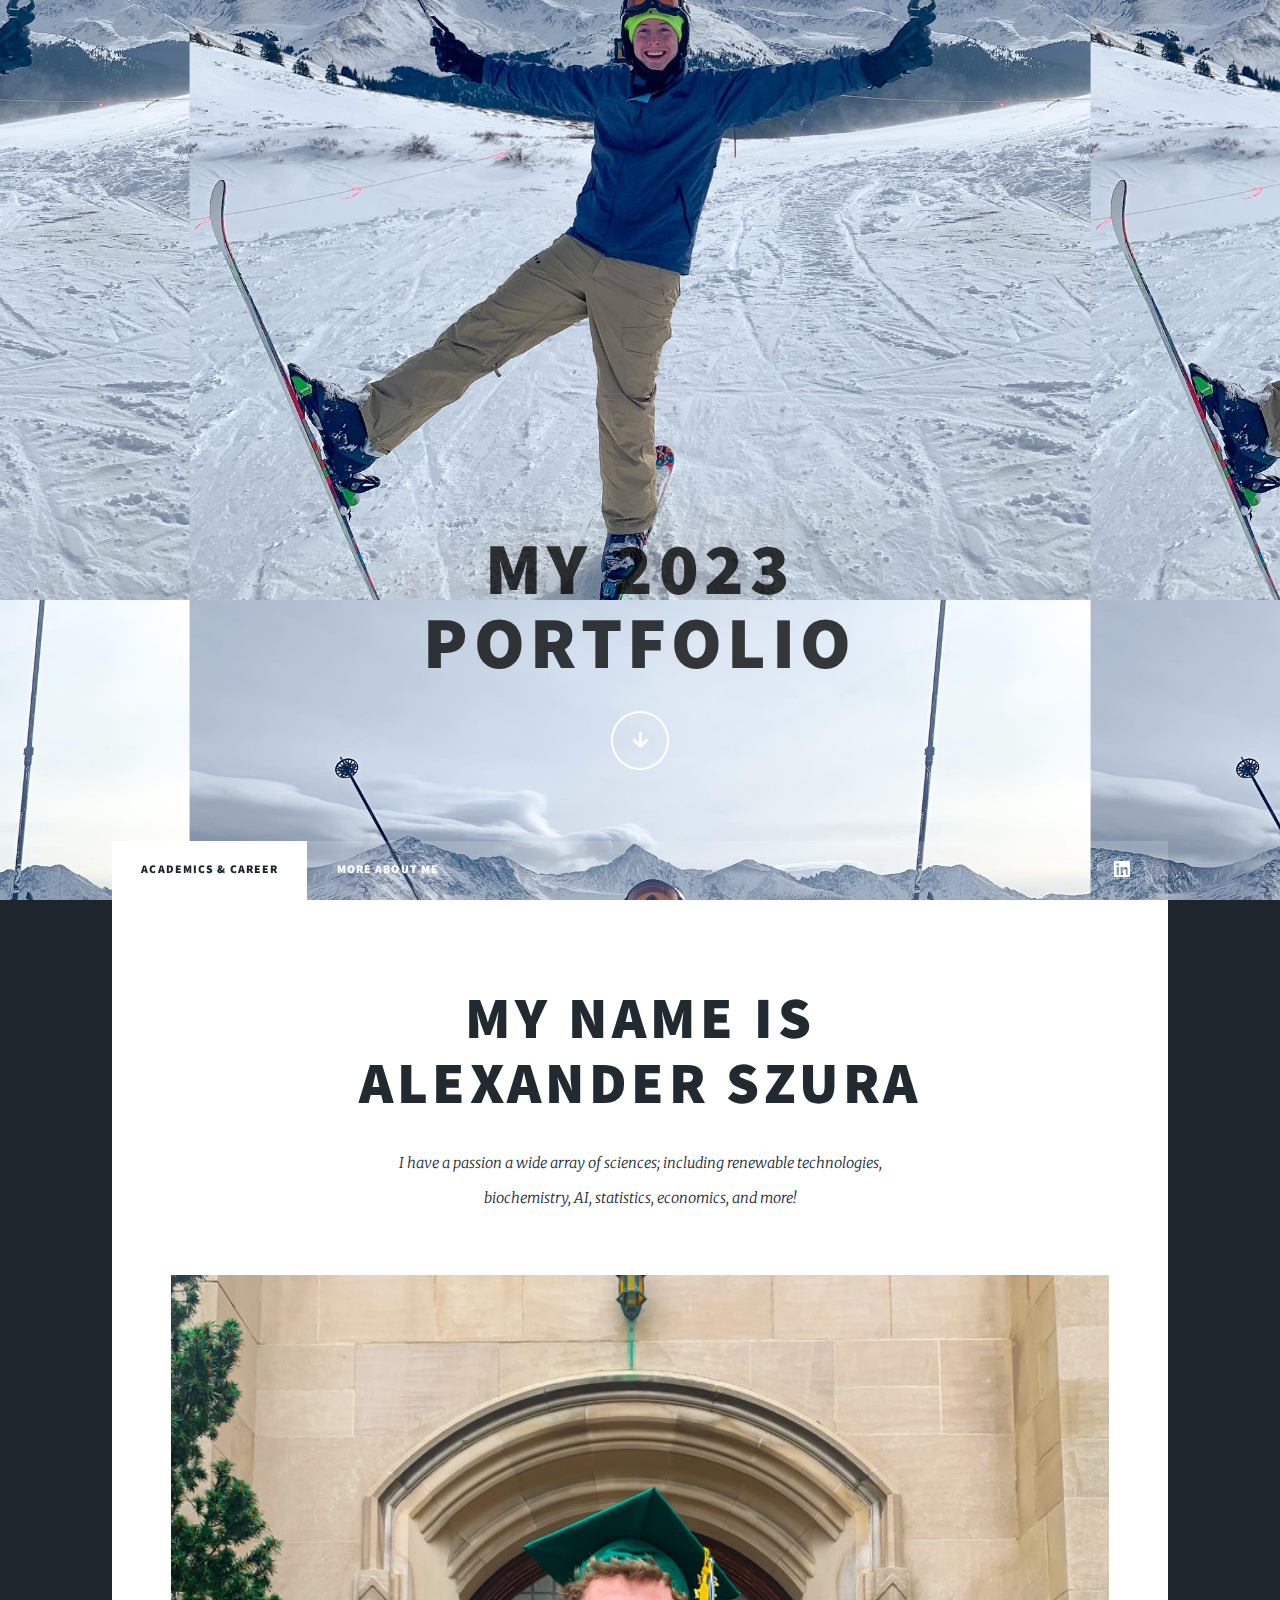
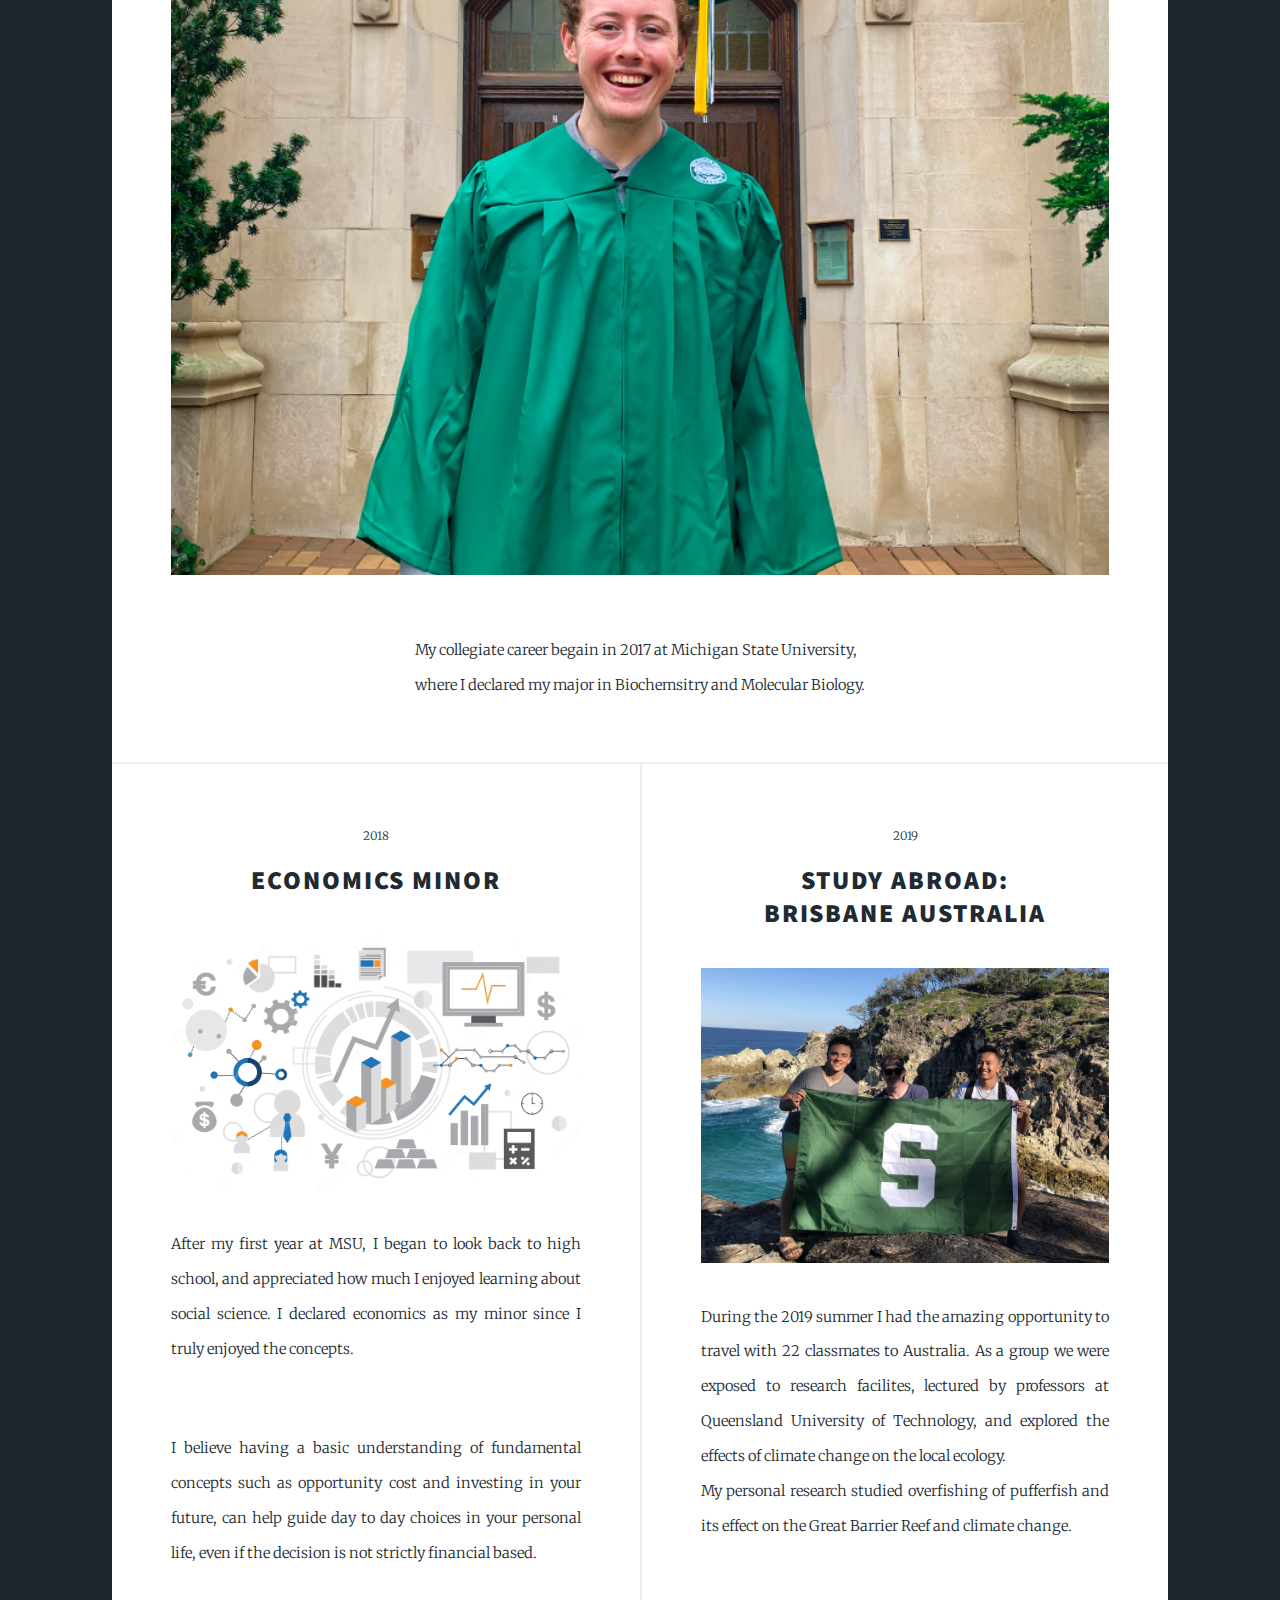
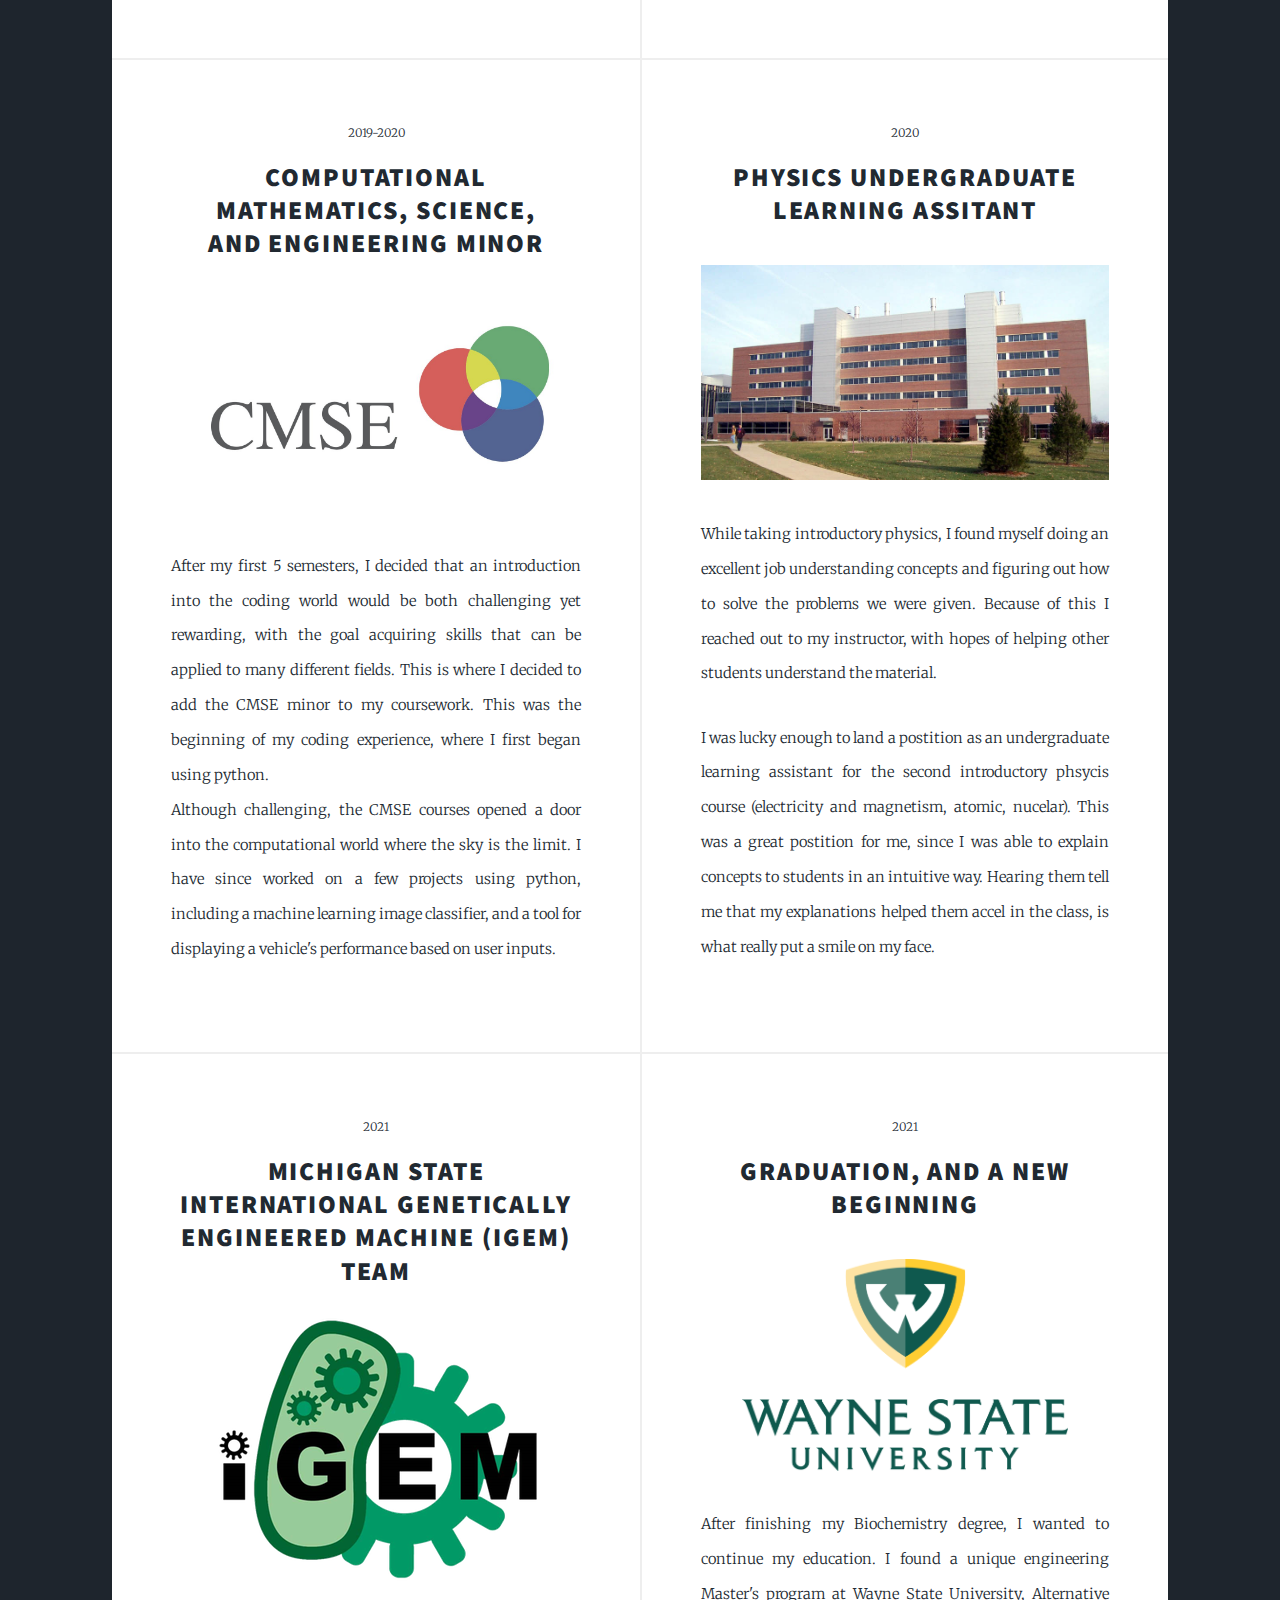
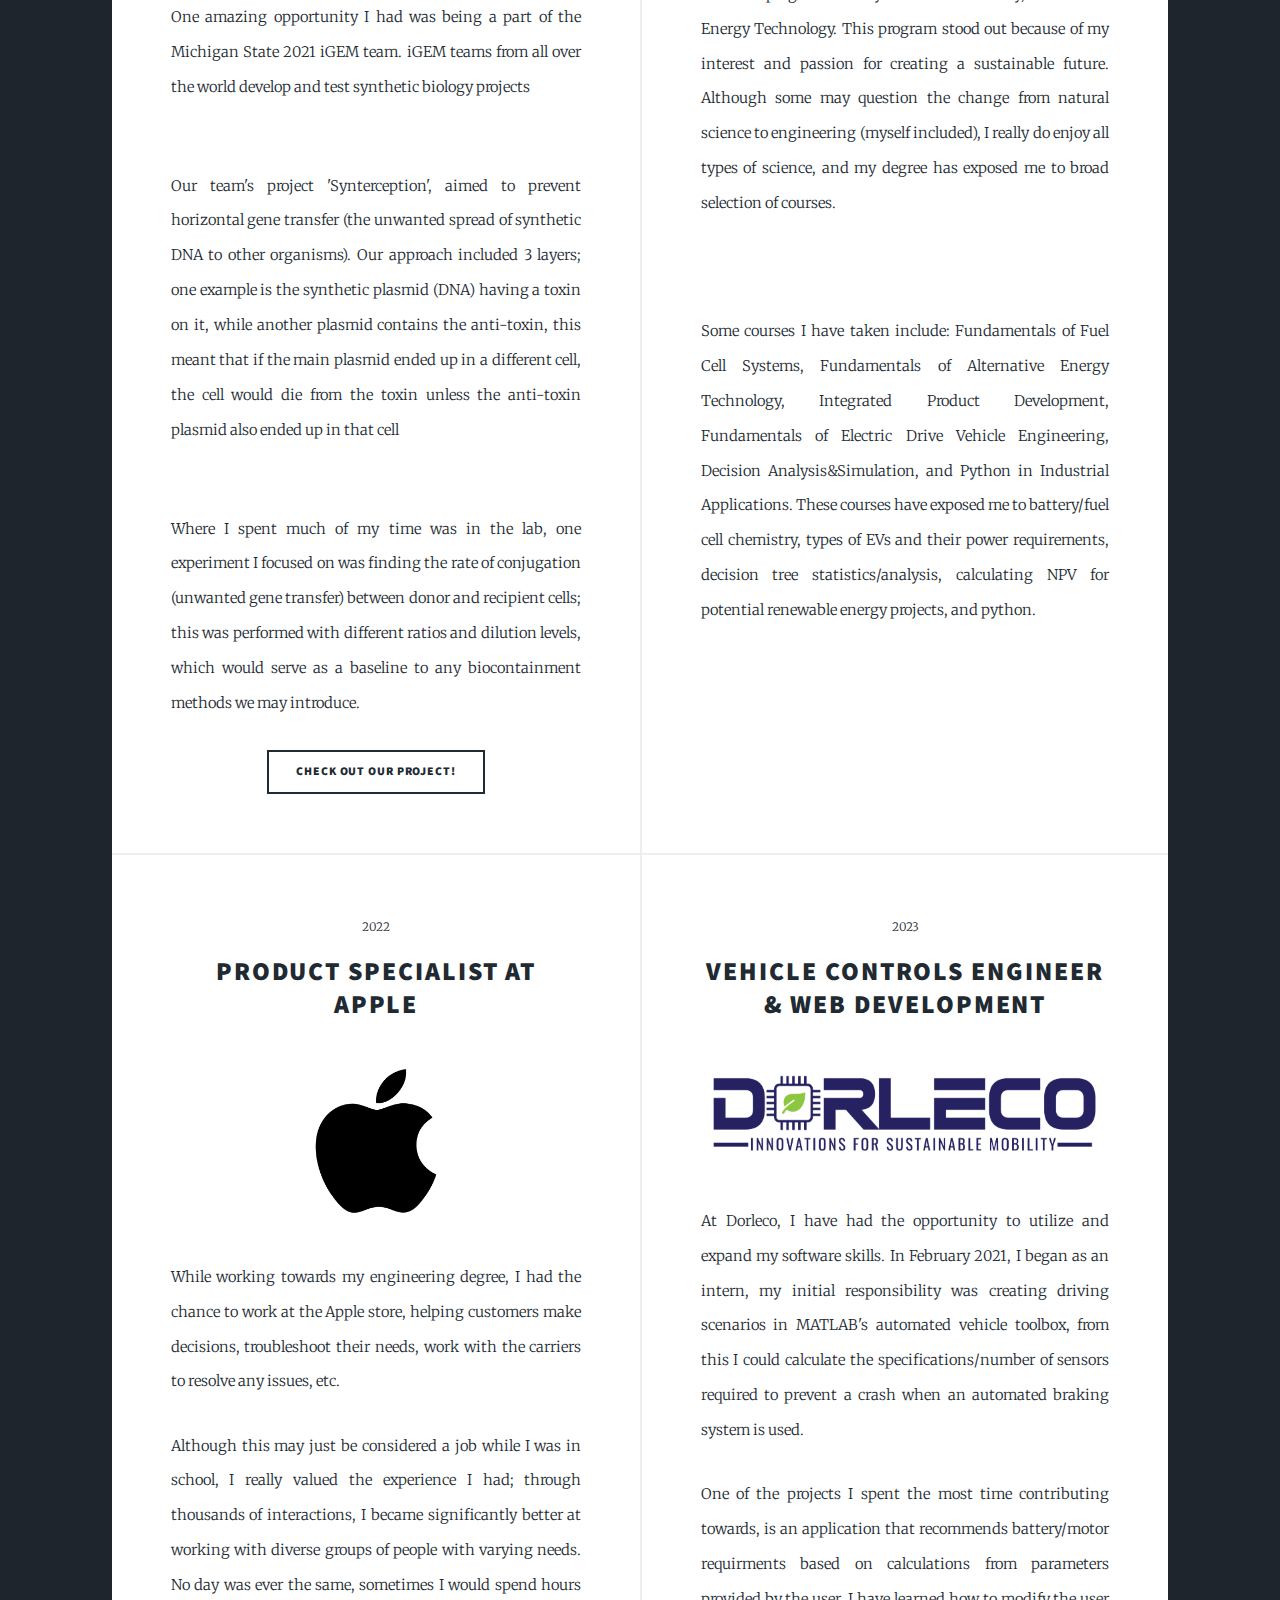
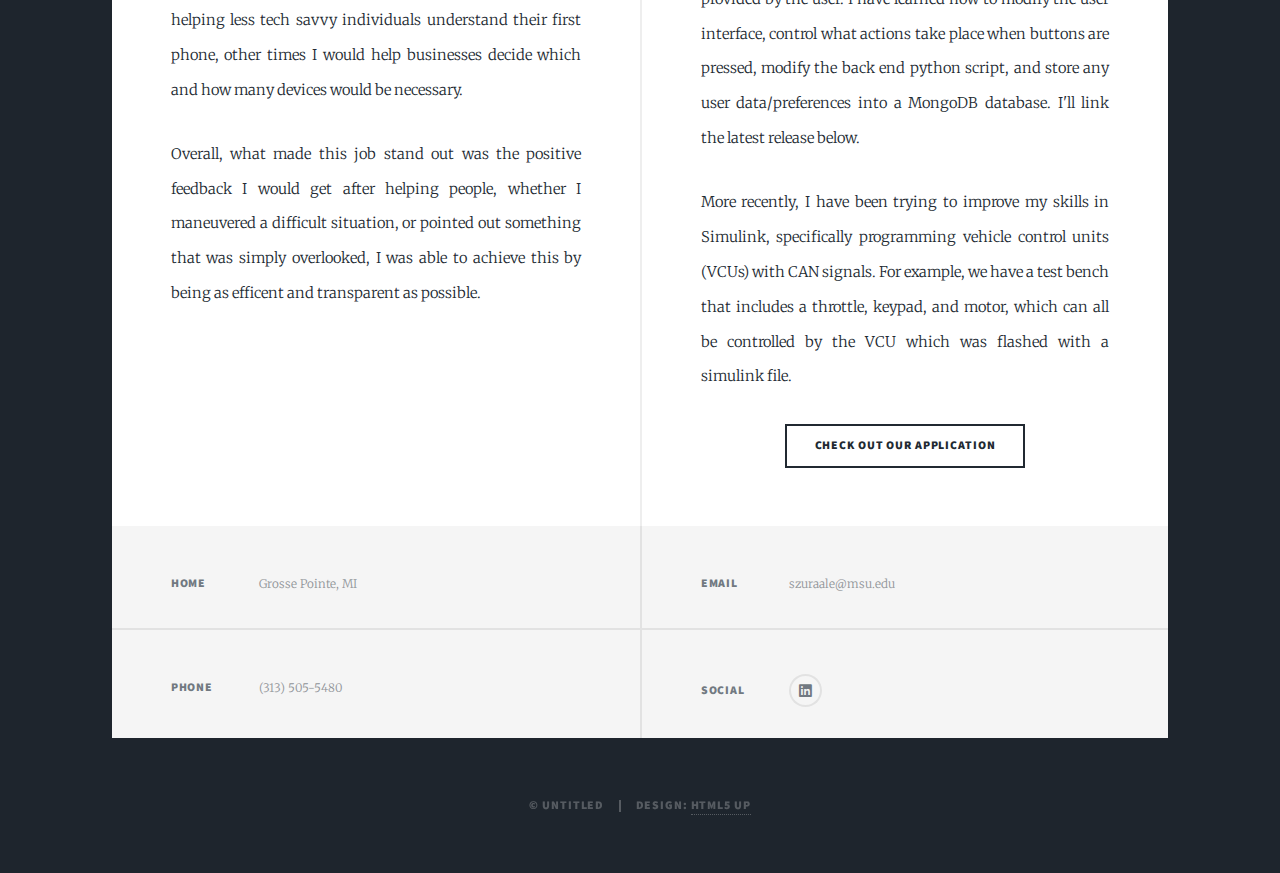
==== commit 2be07874: "Add files via upload" ====
--- a/index.html
+++ b/index.html
@@ -59,7 +59,7 @@
 								</header>
 								<a href="#" class="image main"><img src="images/grad.jpeg" alt="" /></a>
 								<ul class="actions special">
-									<p>My collegiate career begain in 2017 at Michigan State University<br />
+									<p>My collegiate career begain in 2017 at Michigan State University,<br />
 										where I declared my major in Biochemsitry and Molecular Biology.<br />
 										</p>
 								</ul>
@@ -110,7 +110,7 @@
 										This was the beginning of my coding experience, where I first began using python. 
 										<br>
 										Although challenging, the CMSE courses opened a door into the computational 
-										world where the sky is the limit. I have since worked on a few projects using pyton, including a machine learning image classifier, and a tool for displaying a vehicle's
+										world where the sky is the limit. I have since worked on a few projects using python, including a machine learning image classifier, and a tool for displaying a vehicle's
 										performance based on user inputs.
 
 									</p>
@@ -130,7 +130,7 @@
 										<br>
 									
 									<p>
-										I was lucky enough to land a postition as an undergrade learning assistant for the second 
+										I was lucky enough to land a postition as an undergraduate learning assistant for the second 
 										introductory phsycis course (electricity and magnetism, atomic, nucelar). This was a great postition
 										for me, since I was able to explain concepts to students in an intuitive way. Hearing them tell me that 
 										my explanations helped them accel in the class, is what really put a smile on my face.
@@ -178,7 +178,7 @@
 											<br>
 											<p>
 												Some courses I have taken include: Fundamentals of Fuel Cell Systems, Fundamentals of Alternative Energy Technology, Integrated Product Development, Fundamentals of Electric
-										Drive Vehicle Engineering, Decision Analysis&Simulation, and Python in Industrial Applications. These courses have exposed me to battery/fuel cell chemsitry, types of EVs and their power requirements,
+										Drive Vehicle Engineering, Decision Analysis&Simulation, and Python in Industrial Applications. These courses have exposed me to battery/fuel cell chemistry, types of EVs and their power requirements,
 										decision tree statistics/analysis, calculating NPV for potential renewable energy projects, and python.
 											</p>
 
@@ -199,7 +199,7 @@
 											experience I had; through thousands of interactions,
 											I became significantly better at working with diverse groups of people with varying needs. 
 											No day was ever the same, sometimes I would spend hours helping less tech savvy individuals 
-											understand their first phone, other times I would help businesses decide which which and how many
+											understand their first phone, other times I would help businesses decide which and how many
 											devices would be necessary. </br>
 											<p>
 												Overall, what made this job stand out was the positive feedback I would
@@ -224,7 +224,7 @@
 										<p>
 											One of the projects I spent the most time contributing towards, is an application that recommends battery/motor requirments based on calculations 
 										from parameters provided by the user. I have learned how to modify the user interface, control what actions take place when buttons are pressed, modify the
-										back end python script, and store any user data/preferences into a MongoDB database. Sadly, the project has been put on the backburner; I'll link the latest release below
+										back end python script, and store any user data/preferences into a MongoDB database. I'll link the latest release below.
 									 </br>
 											<p>
 												More recently, I have been trying to improve my skills in Simulink, specifically programming vehicle control units (VCUs) with CAN signals. For example, we have a 
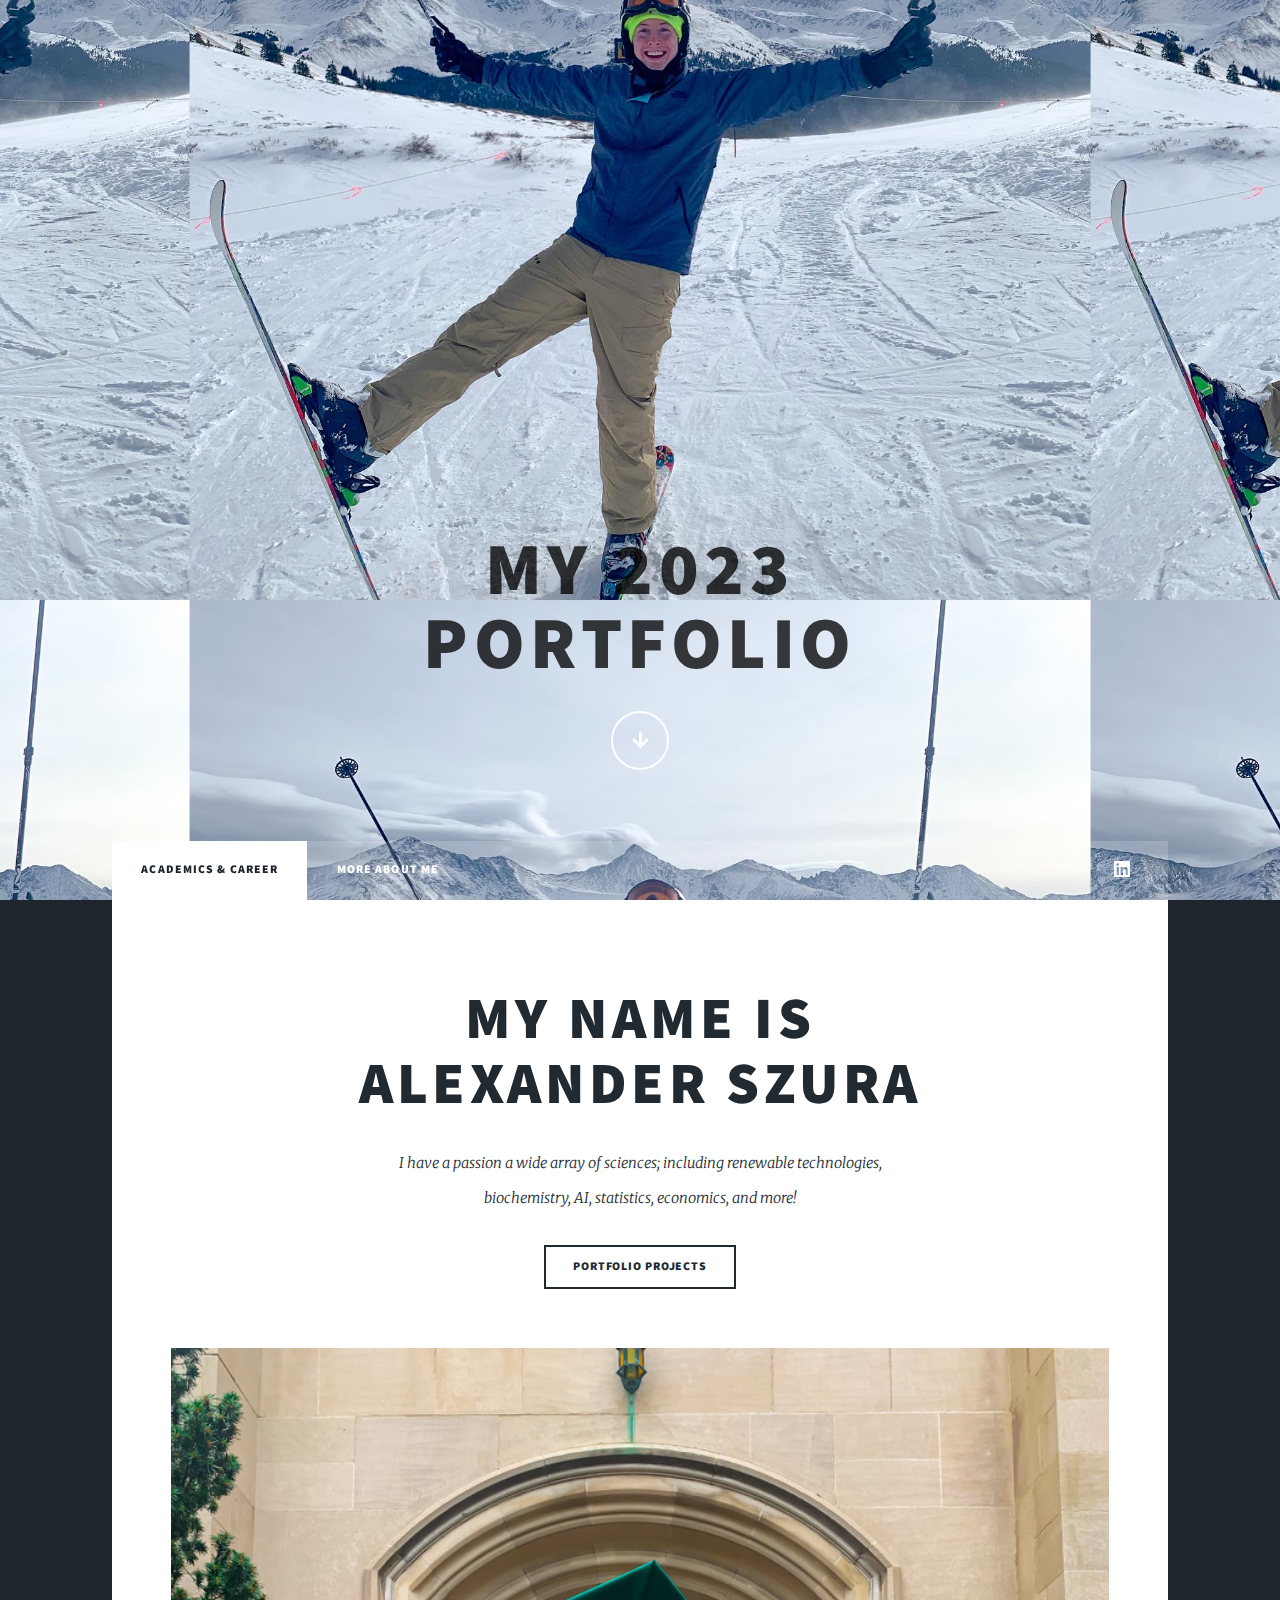
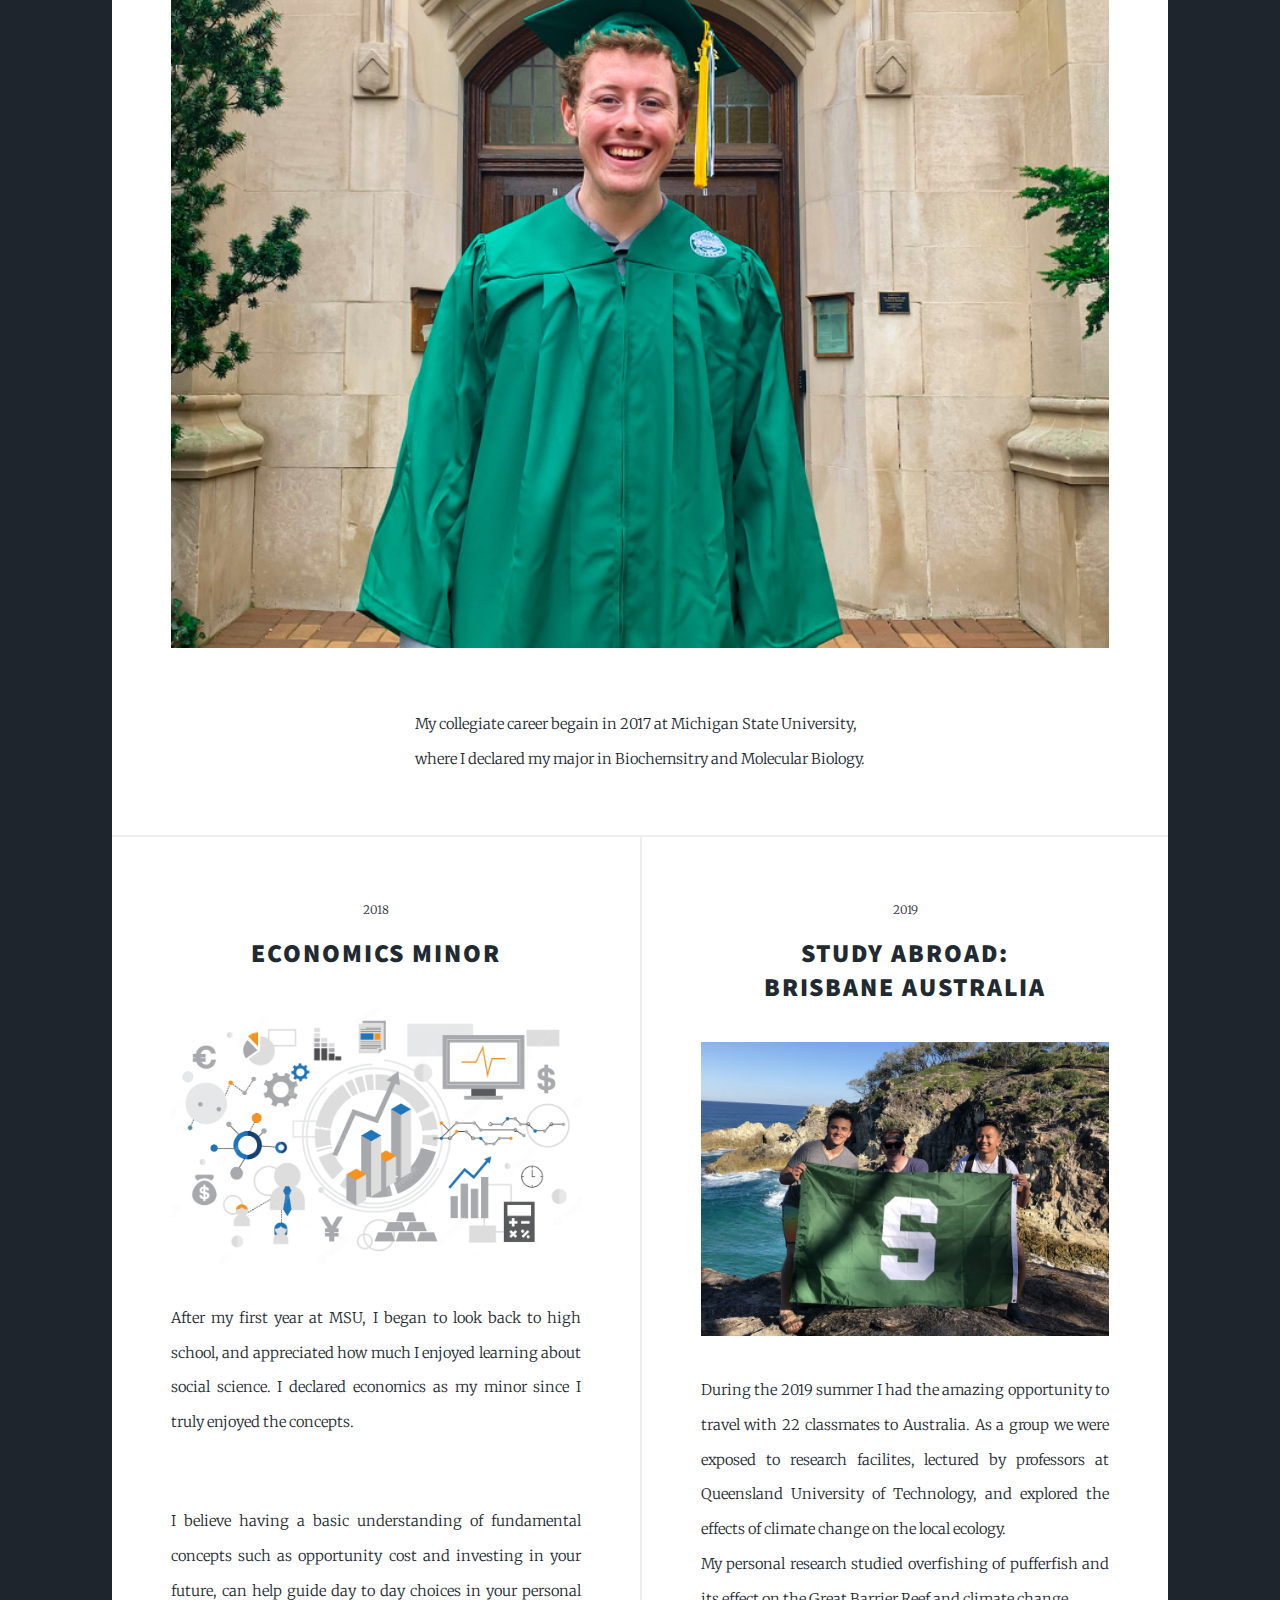
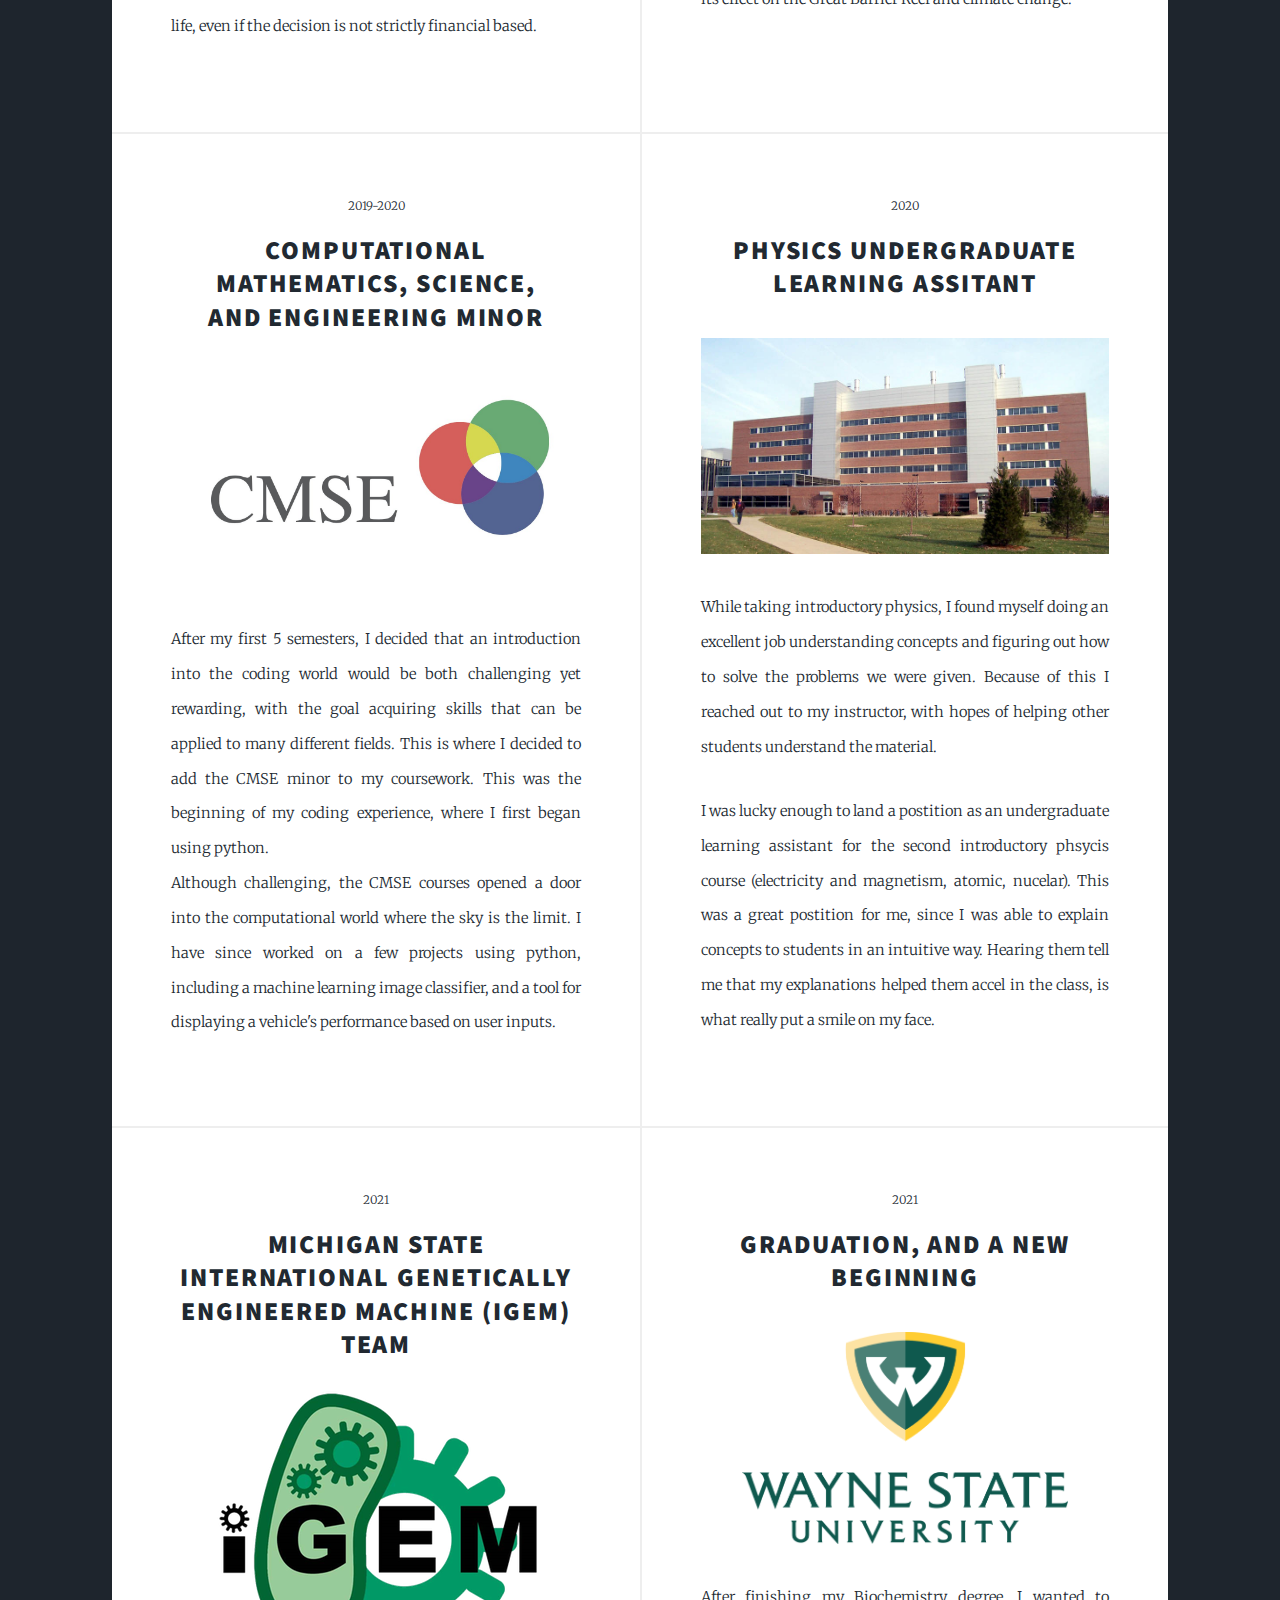
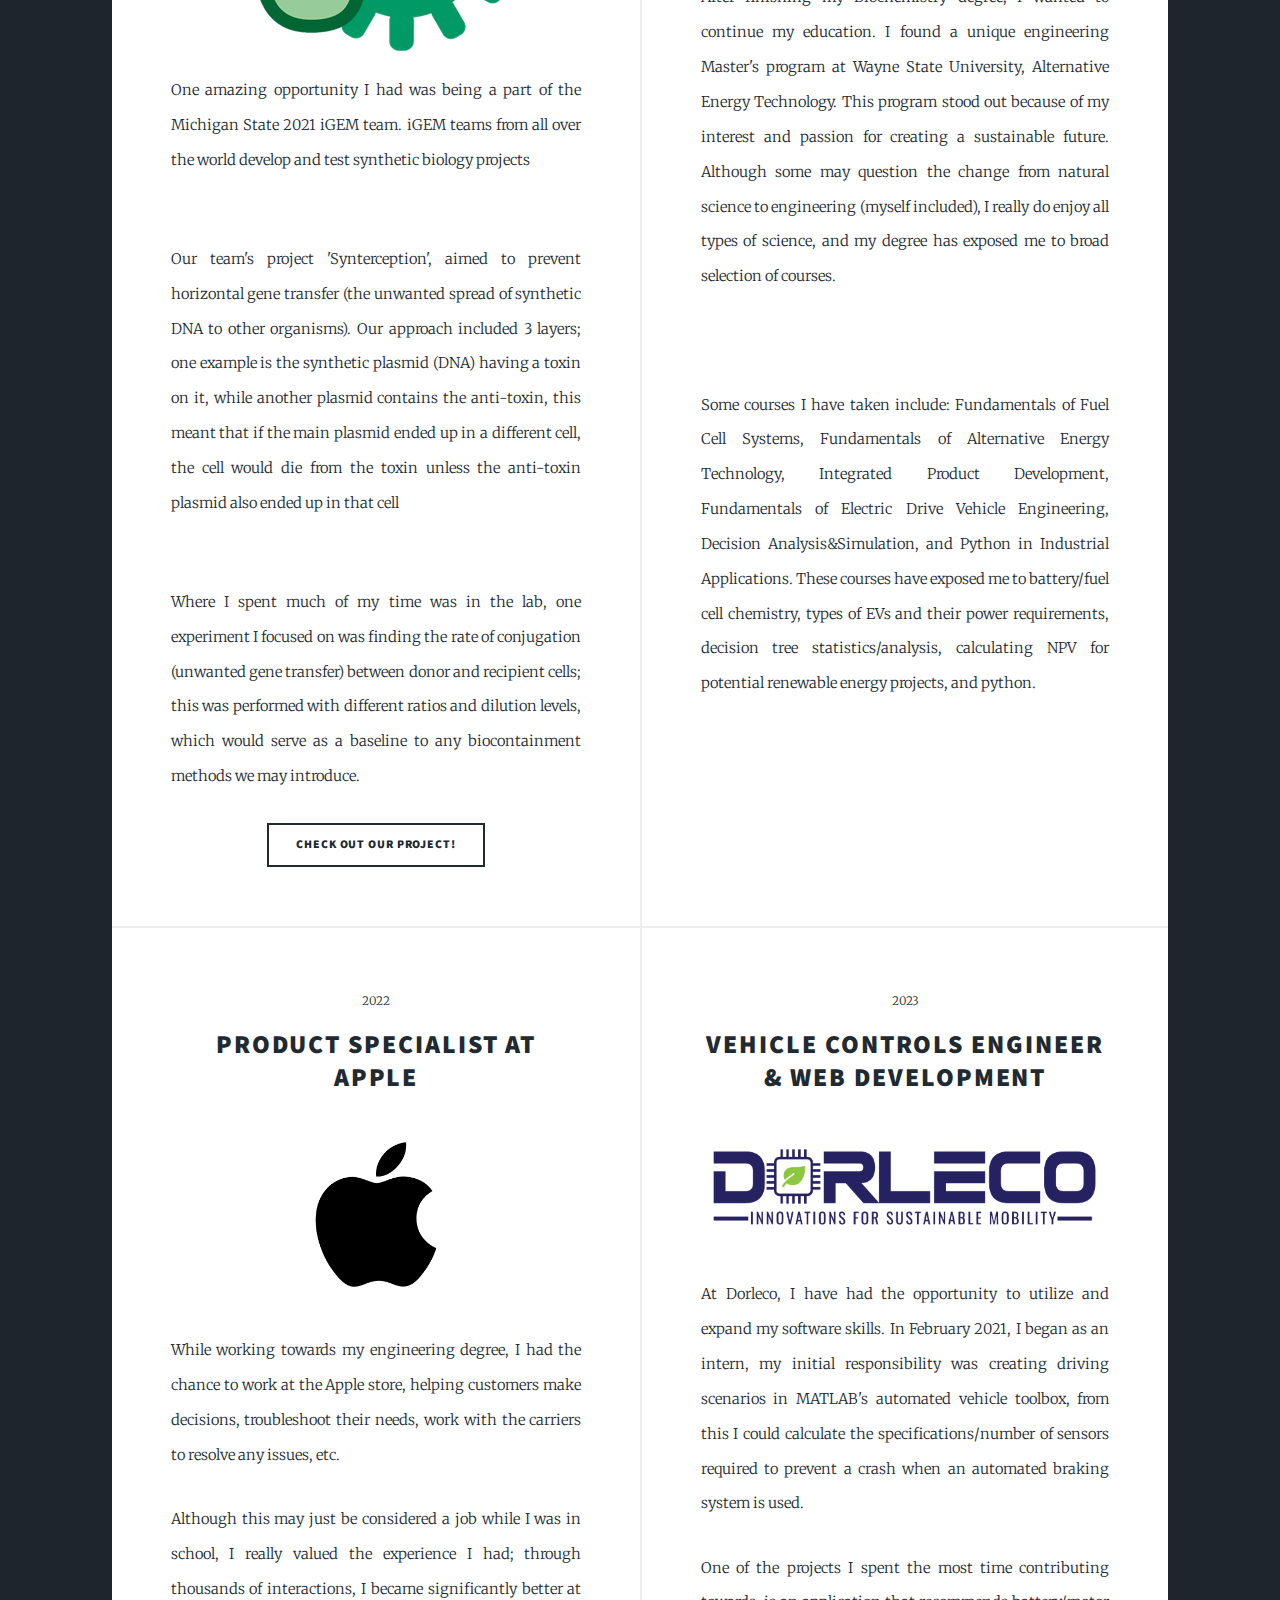
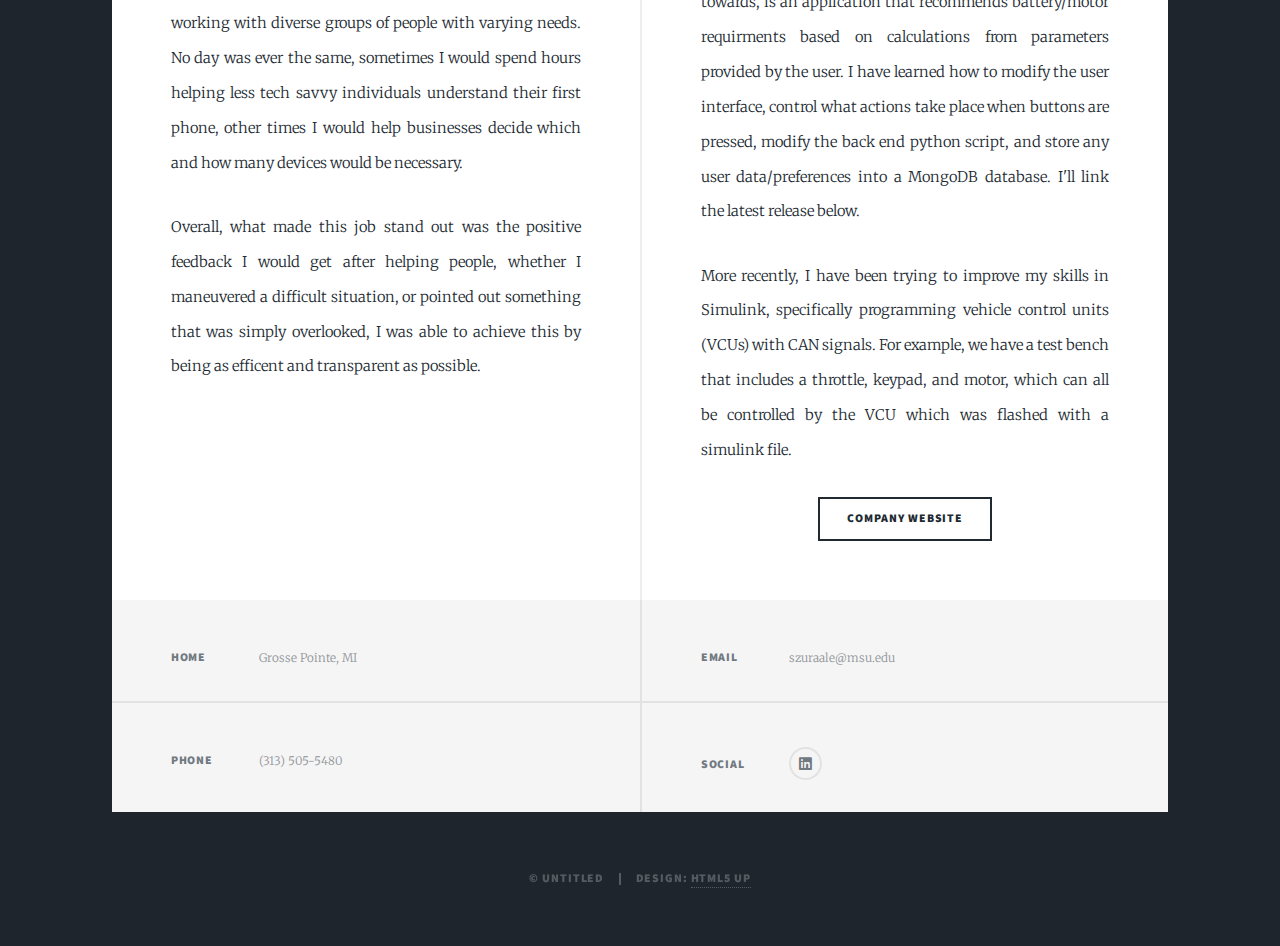
==== commit dd1ec981: "Add files via upload" ====
--- a/index.html
+++ b/index.html
@@ -55,7 +55,11 @@
 									Alexander Szura</a></h2>
 									<p>I have a passion a wide array of sciences; including renewable technologies,<br />
 									biochemistry, AI, statistics, economics, and more!<br />
-									</p>
+
+									</p>
+									<ul class="actions special">
+										<li><a href="https://github.com/alexszura1/PortfolioProjects" target="_blank" class="button">Portfolio Projects</a></li>
+									</ul>
 								</header>
 								<a href="#" class="image main"><img src="images/grad.jpeg" alt="" /></a>
 								<ul class="actions special">
@@ -233,7 +237,7 @@
 										</p>
 									</p>
 									<ul class="actions special">
-										<li><a href="https://dorlecosimev.com/" target="_blank" class="button">Check out our application</a></li>
+										<li><a href="https://dorleco.com/" target="_blank" class="button">Company Website</a></li>
 									</ul>
 								</article>
 								
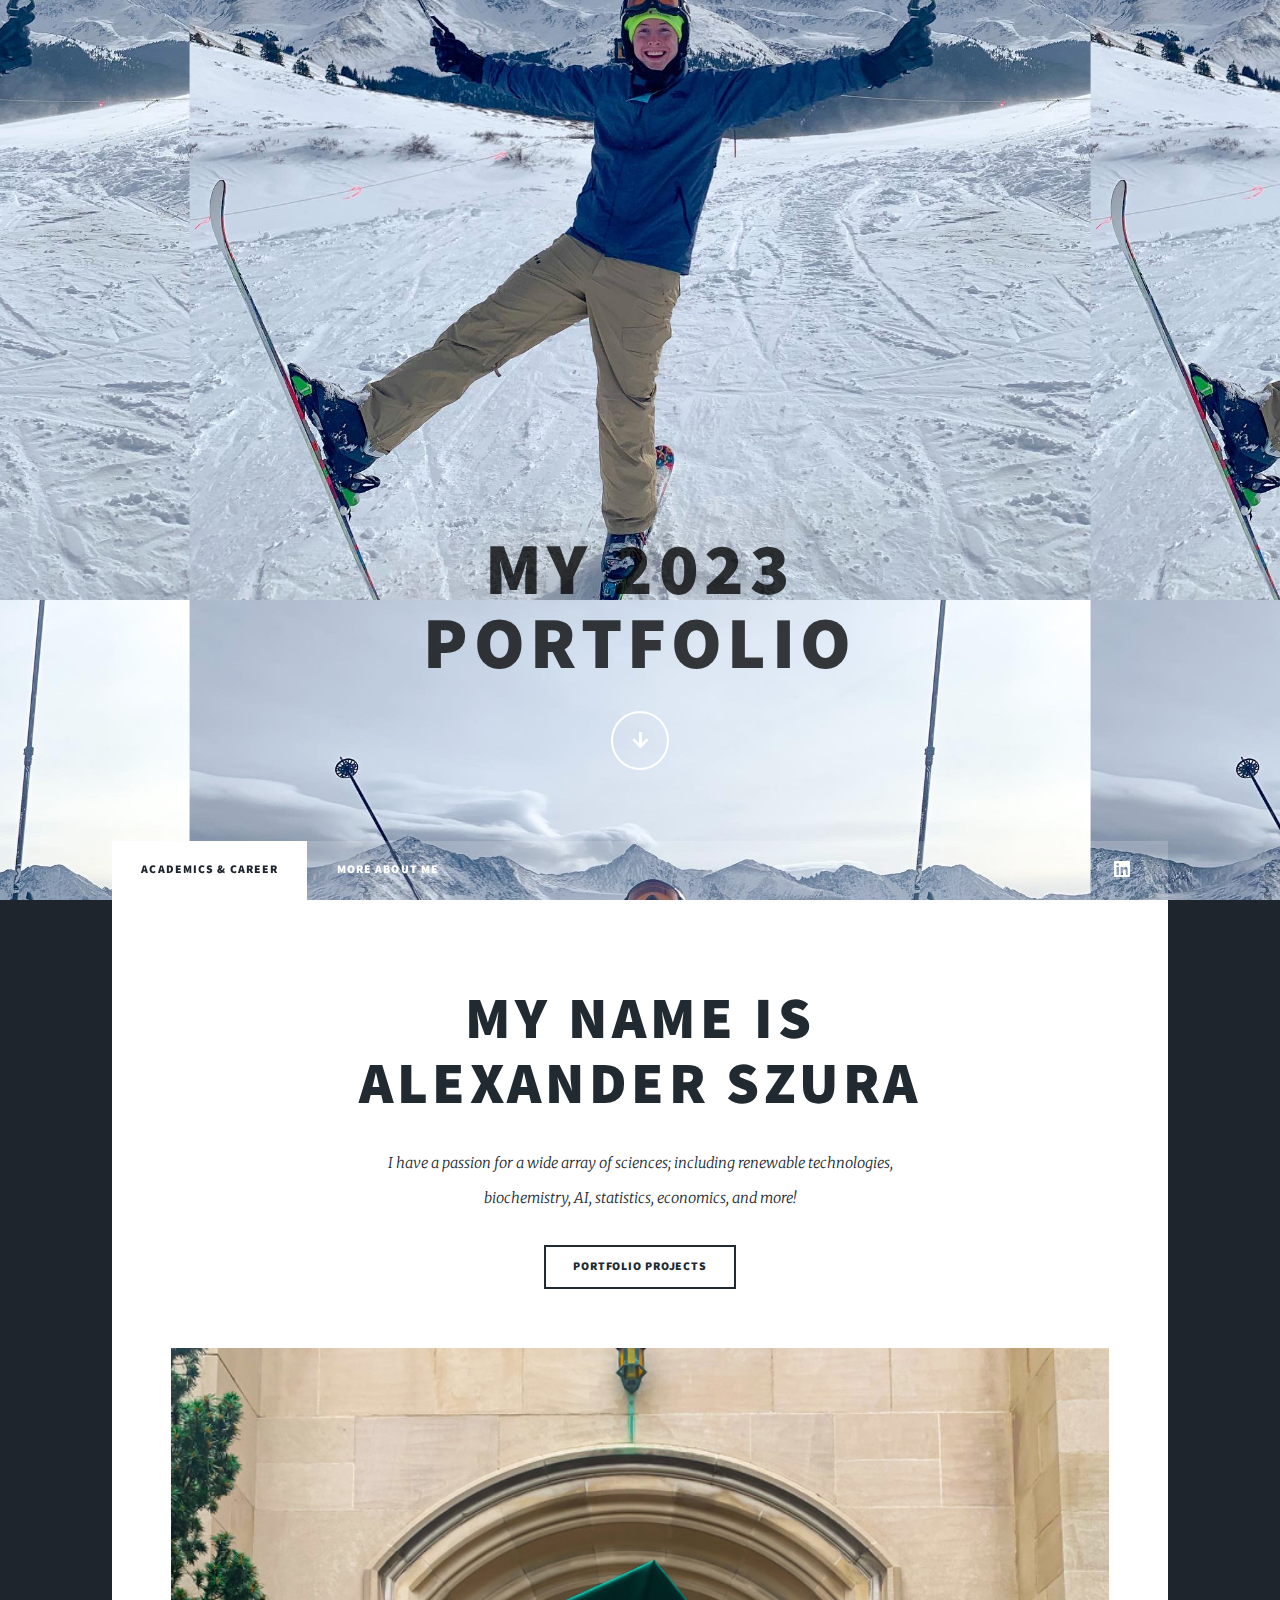
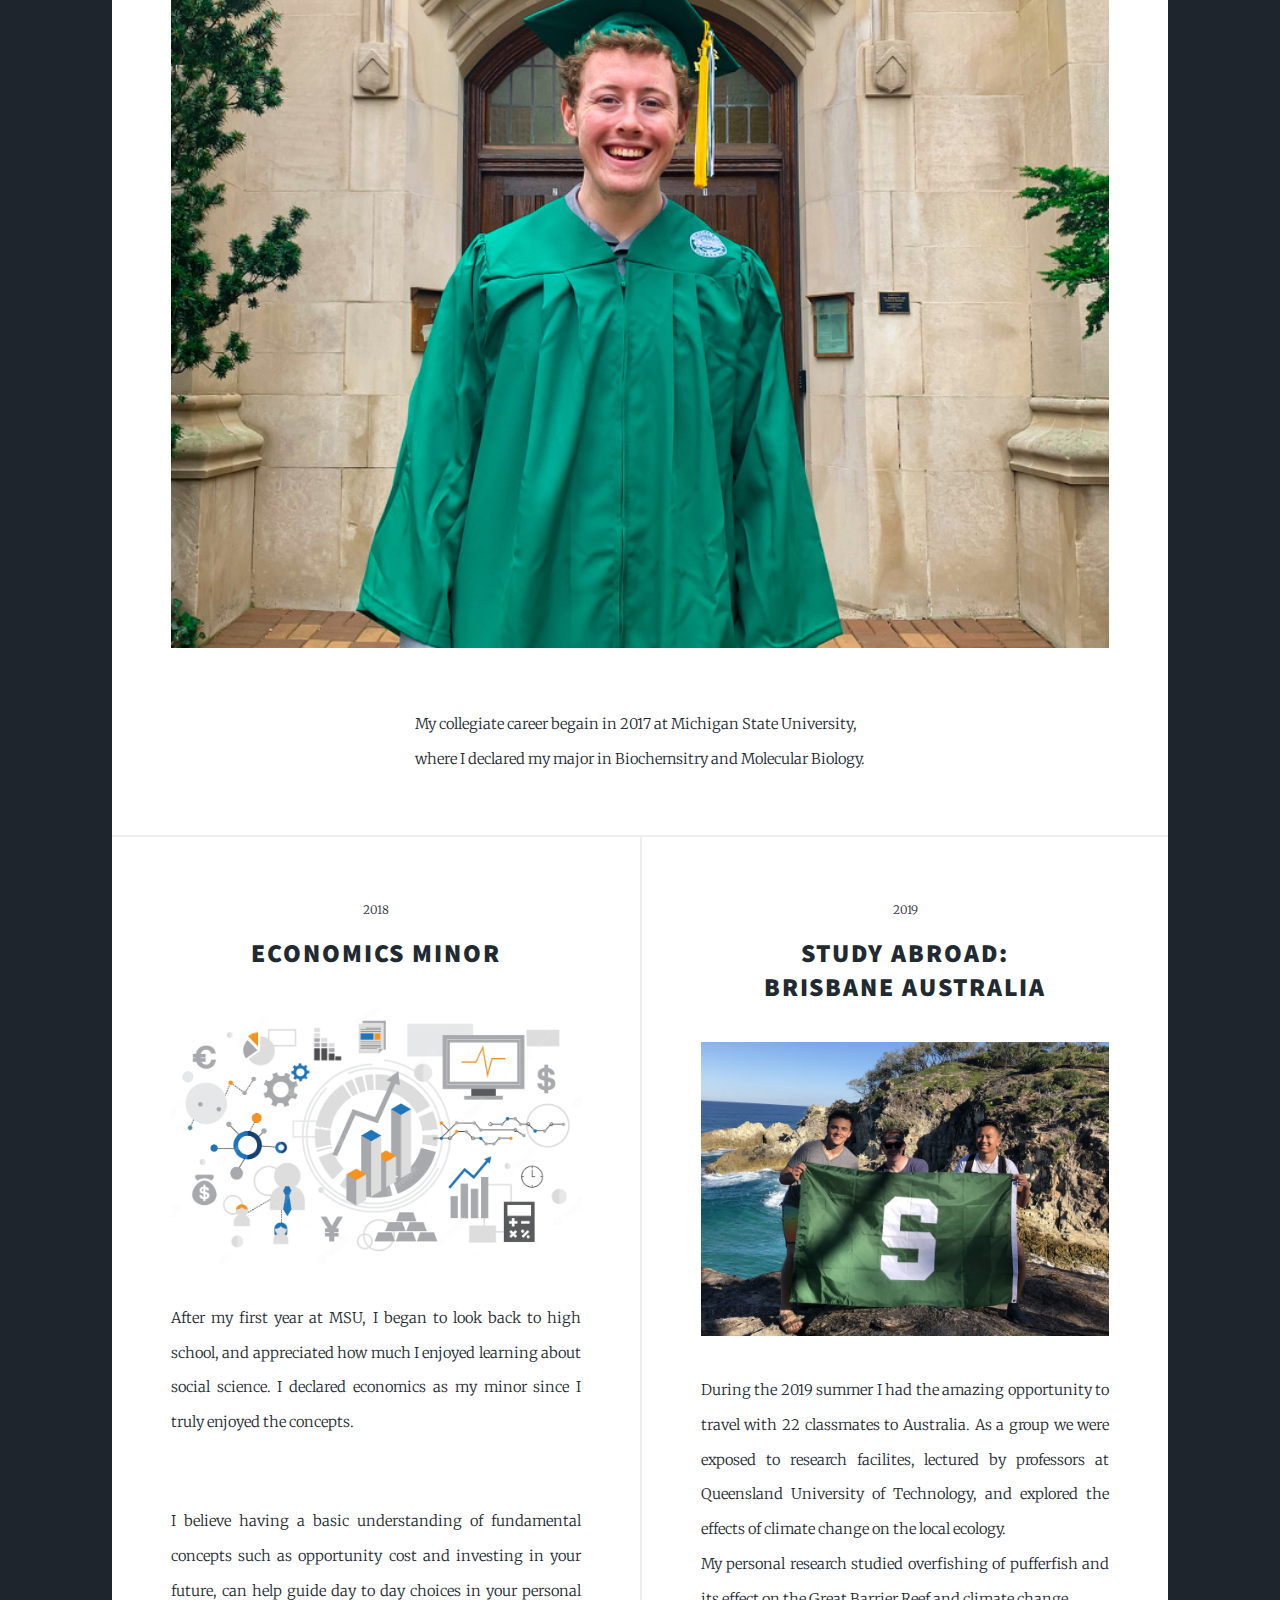
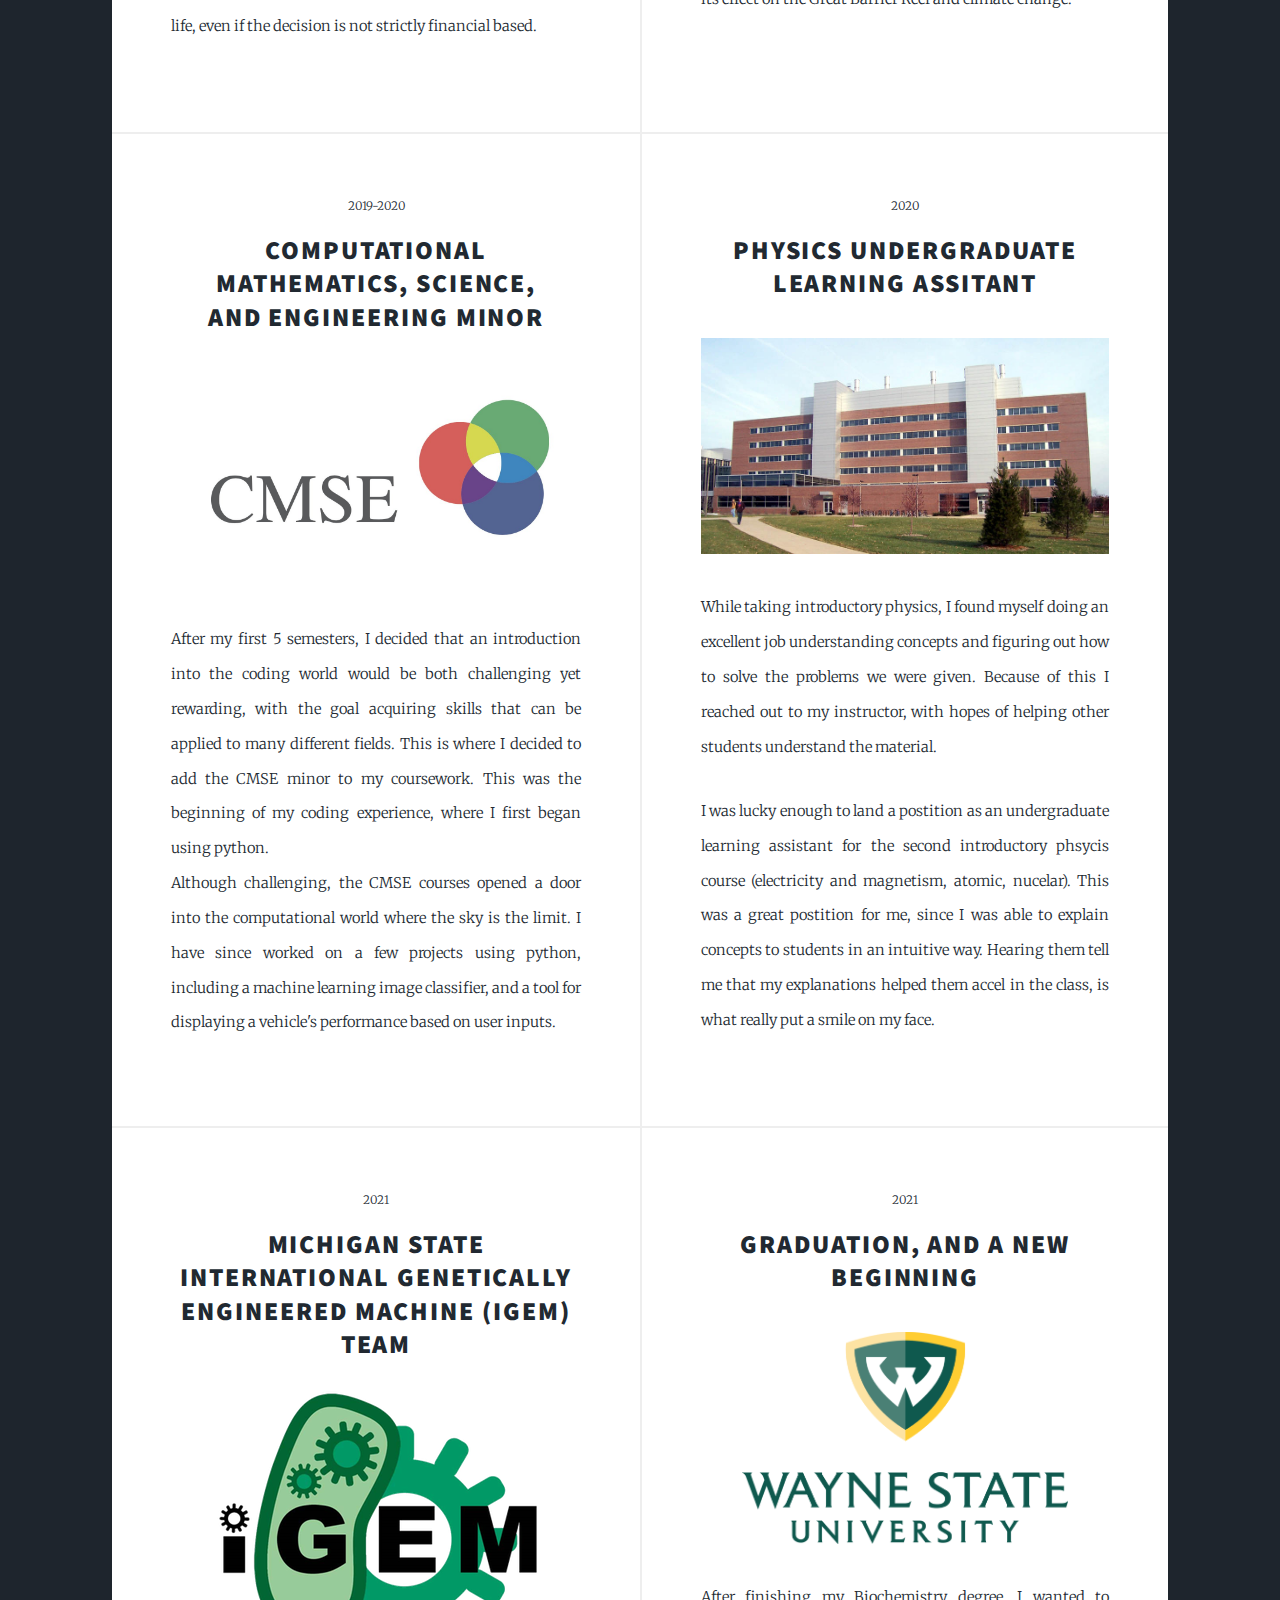
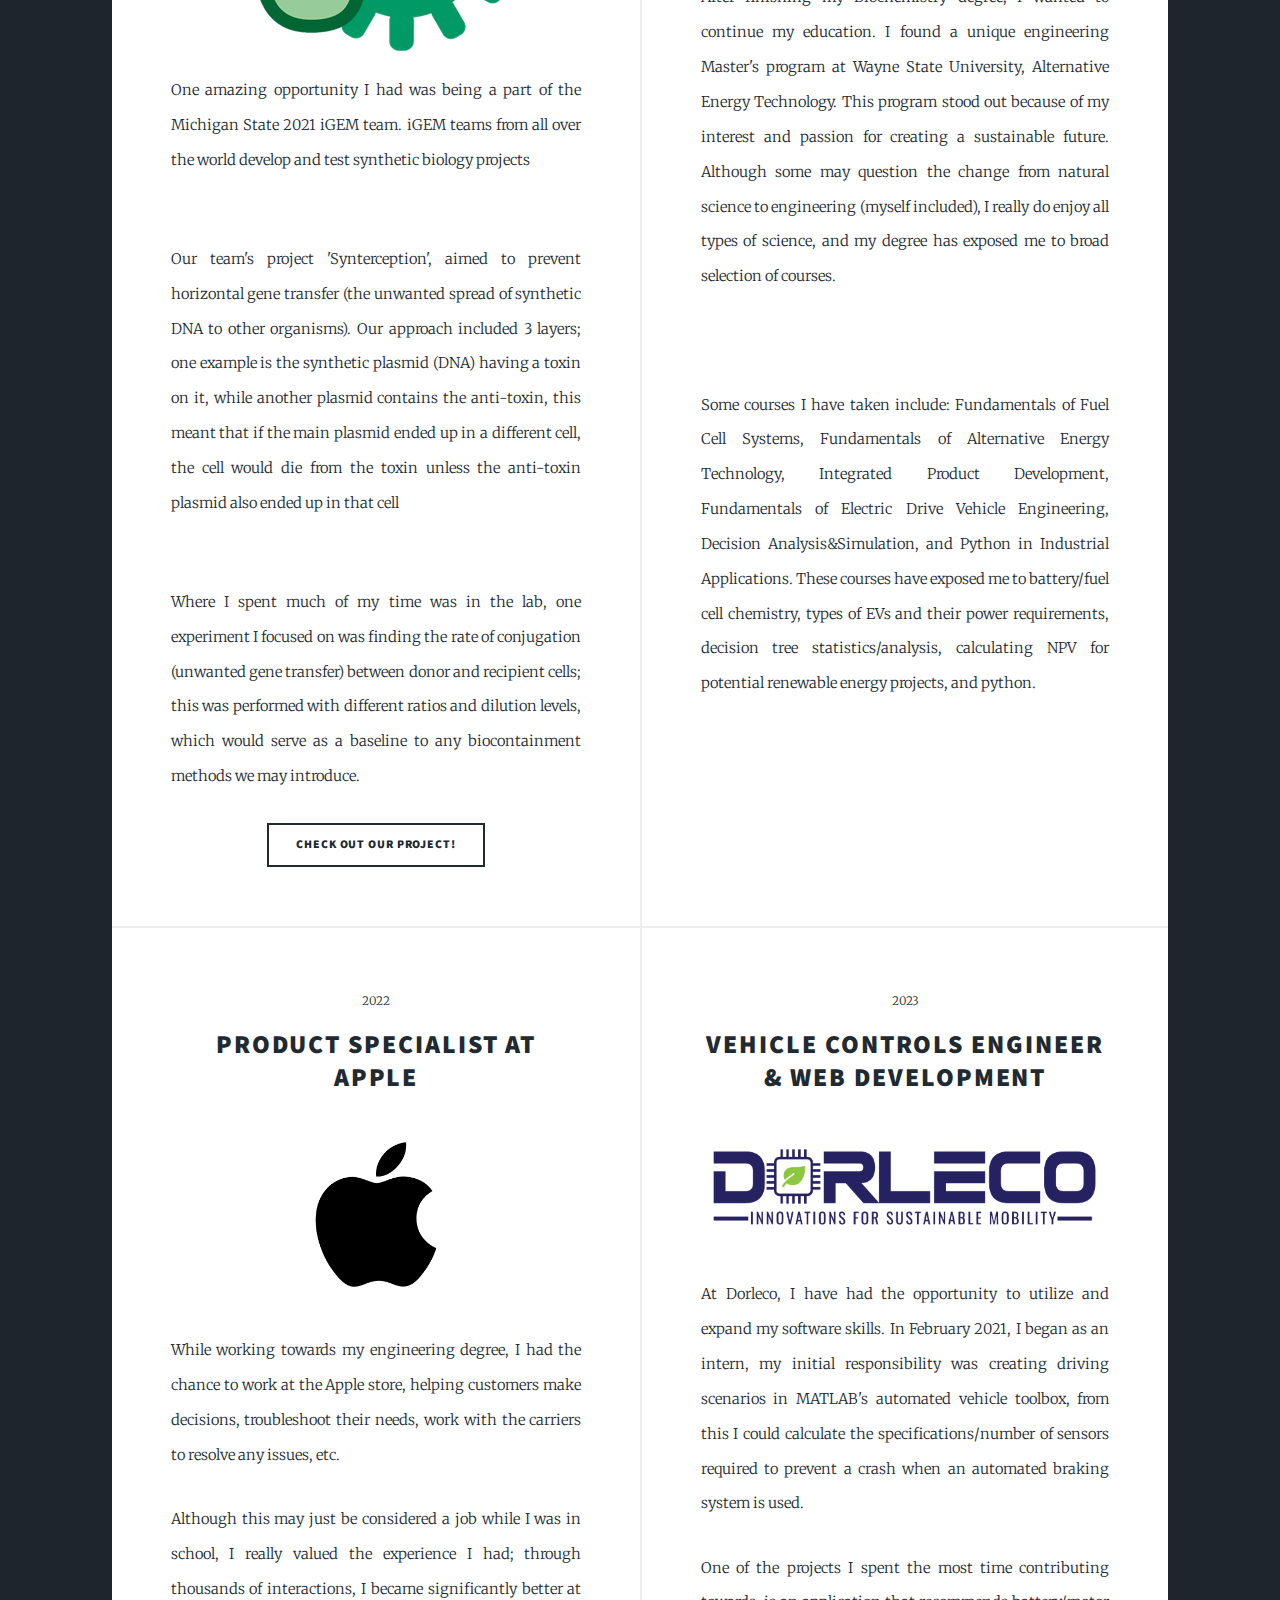
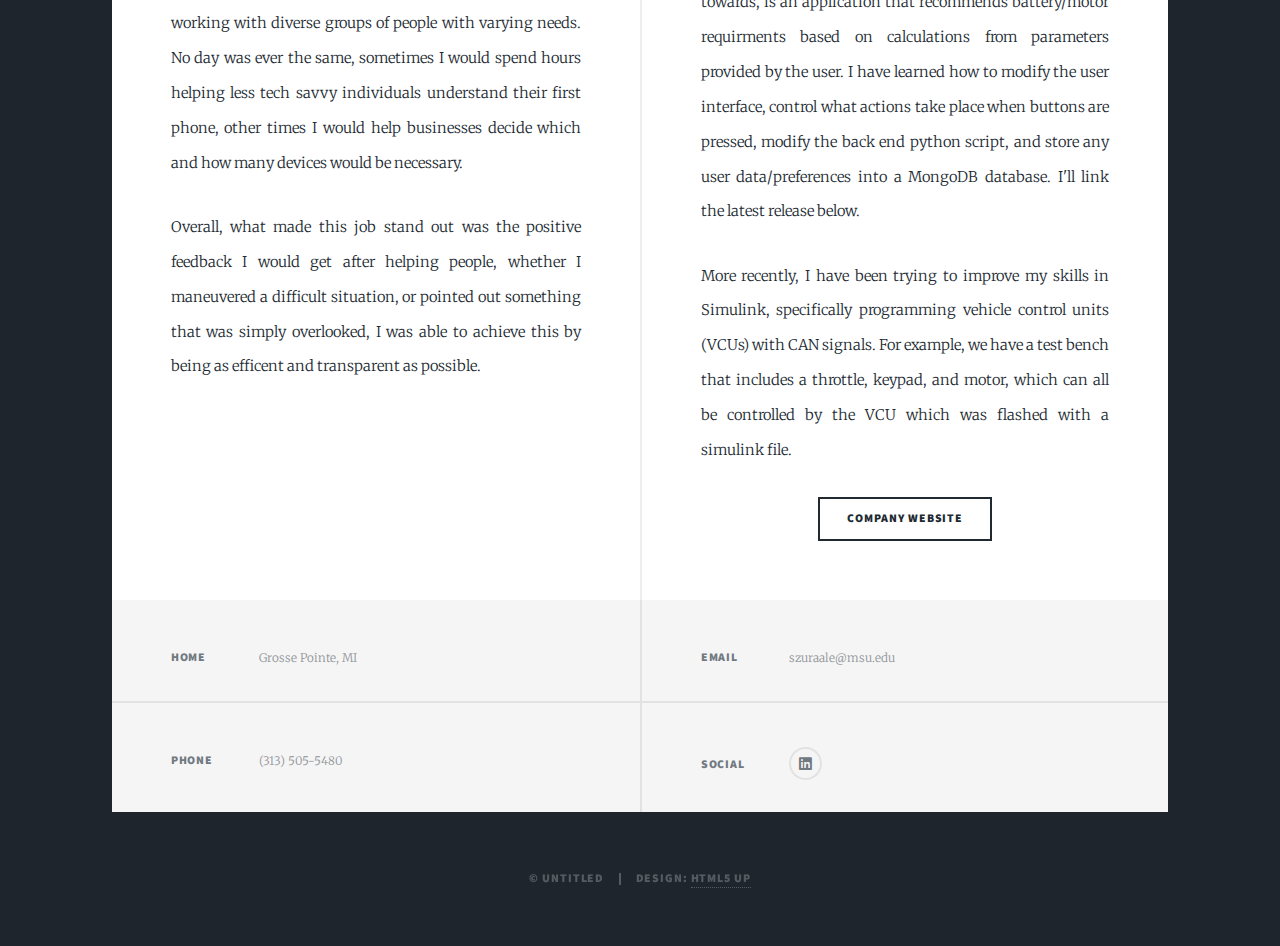
==== commit e19a5259: "Add files via upload" ====
--- a/index.html
+++ b/index.html
@@ -53,7 +53,7 @@
 						
 									<h2><a href="#">My name is<br />
 									Alexander Szura</a></h2>
-									<p>I have a passion a wide array of sciences; including renewable technologies,<br />
+									<p>I have a passion for a wide array of sciences; including renewable technologies,<br />
 									biochemistry, AI, statistics, economics, and more!<br />
 
 									</p>
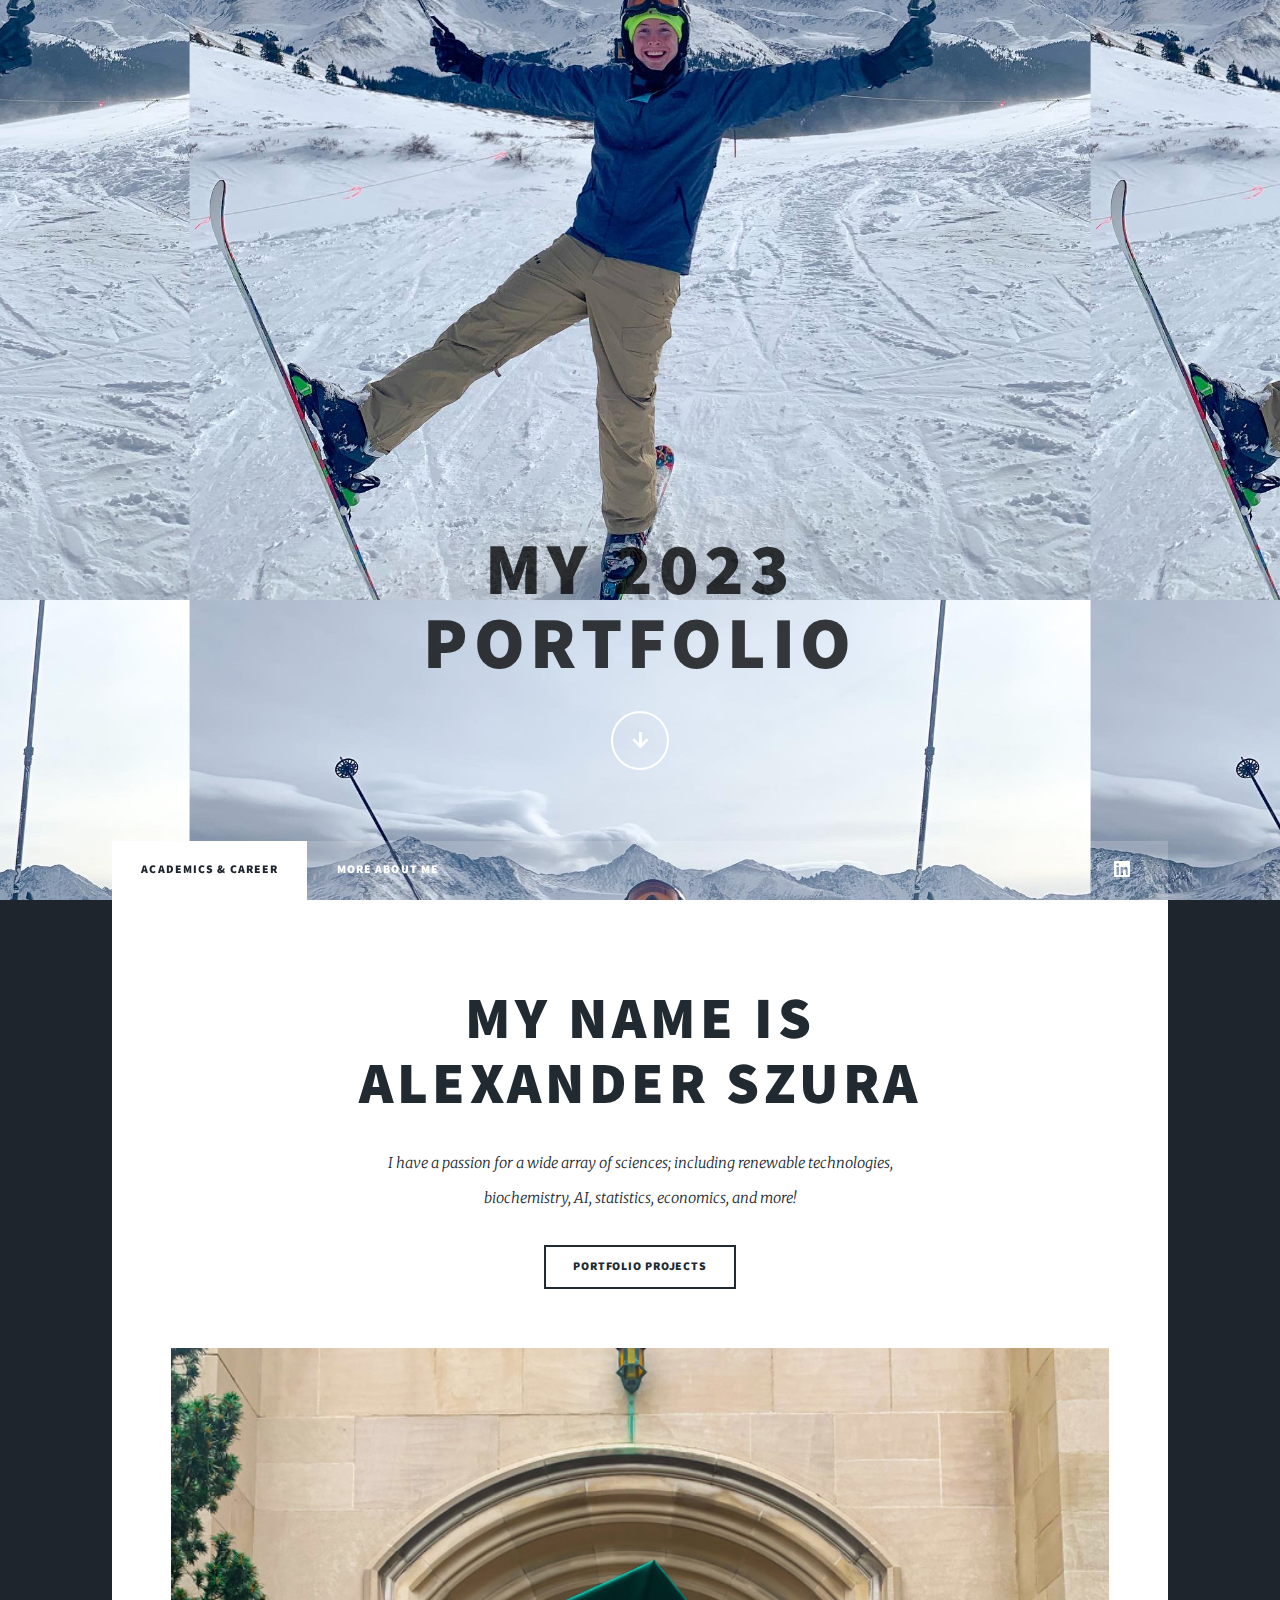
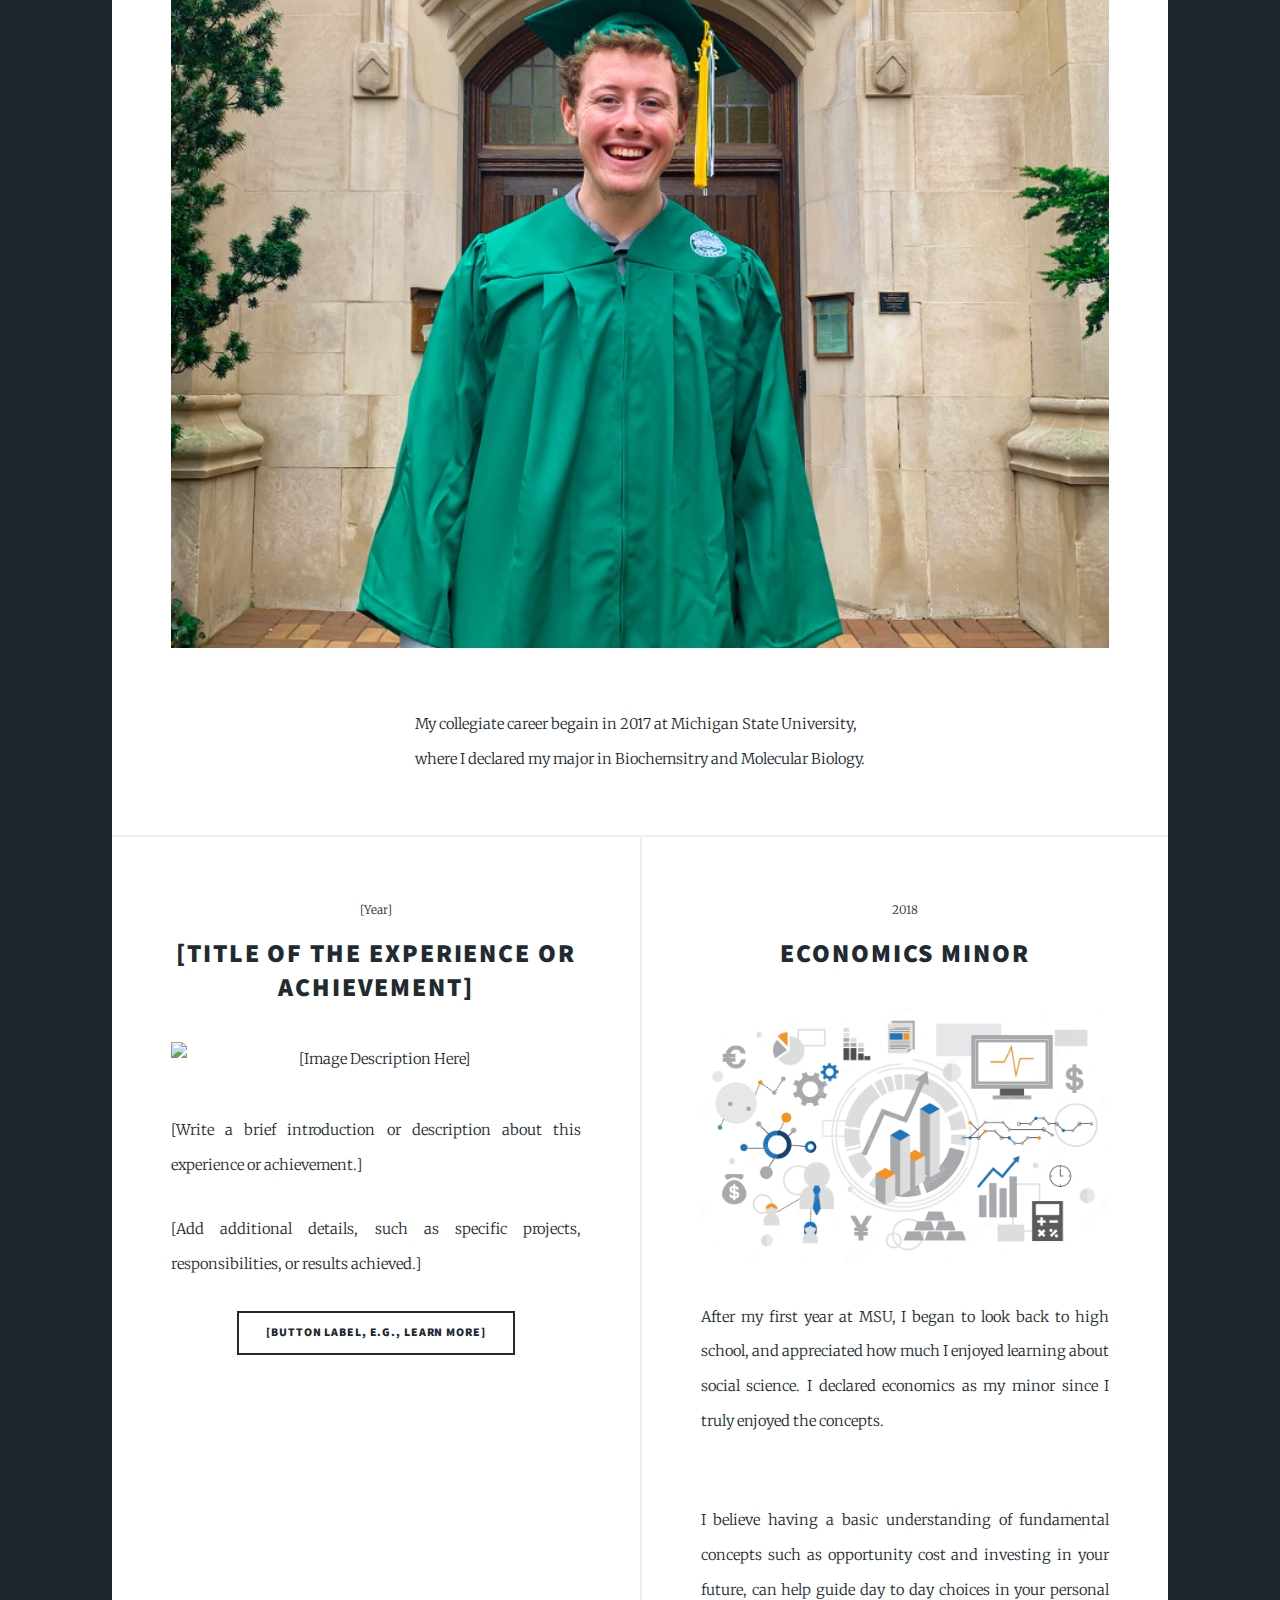
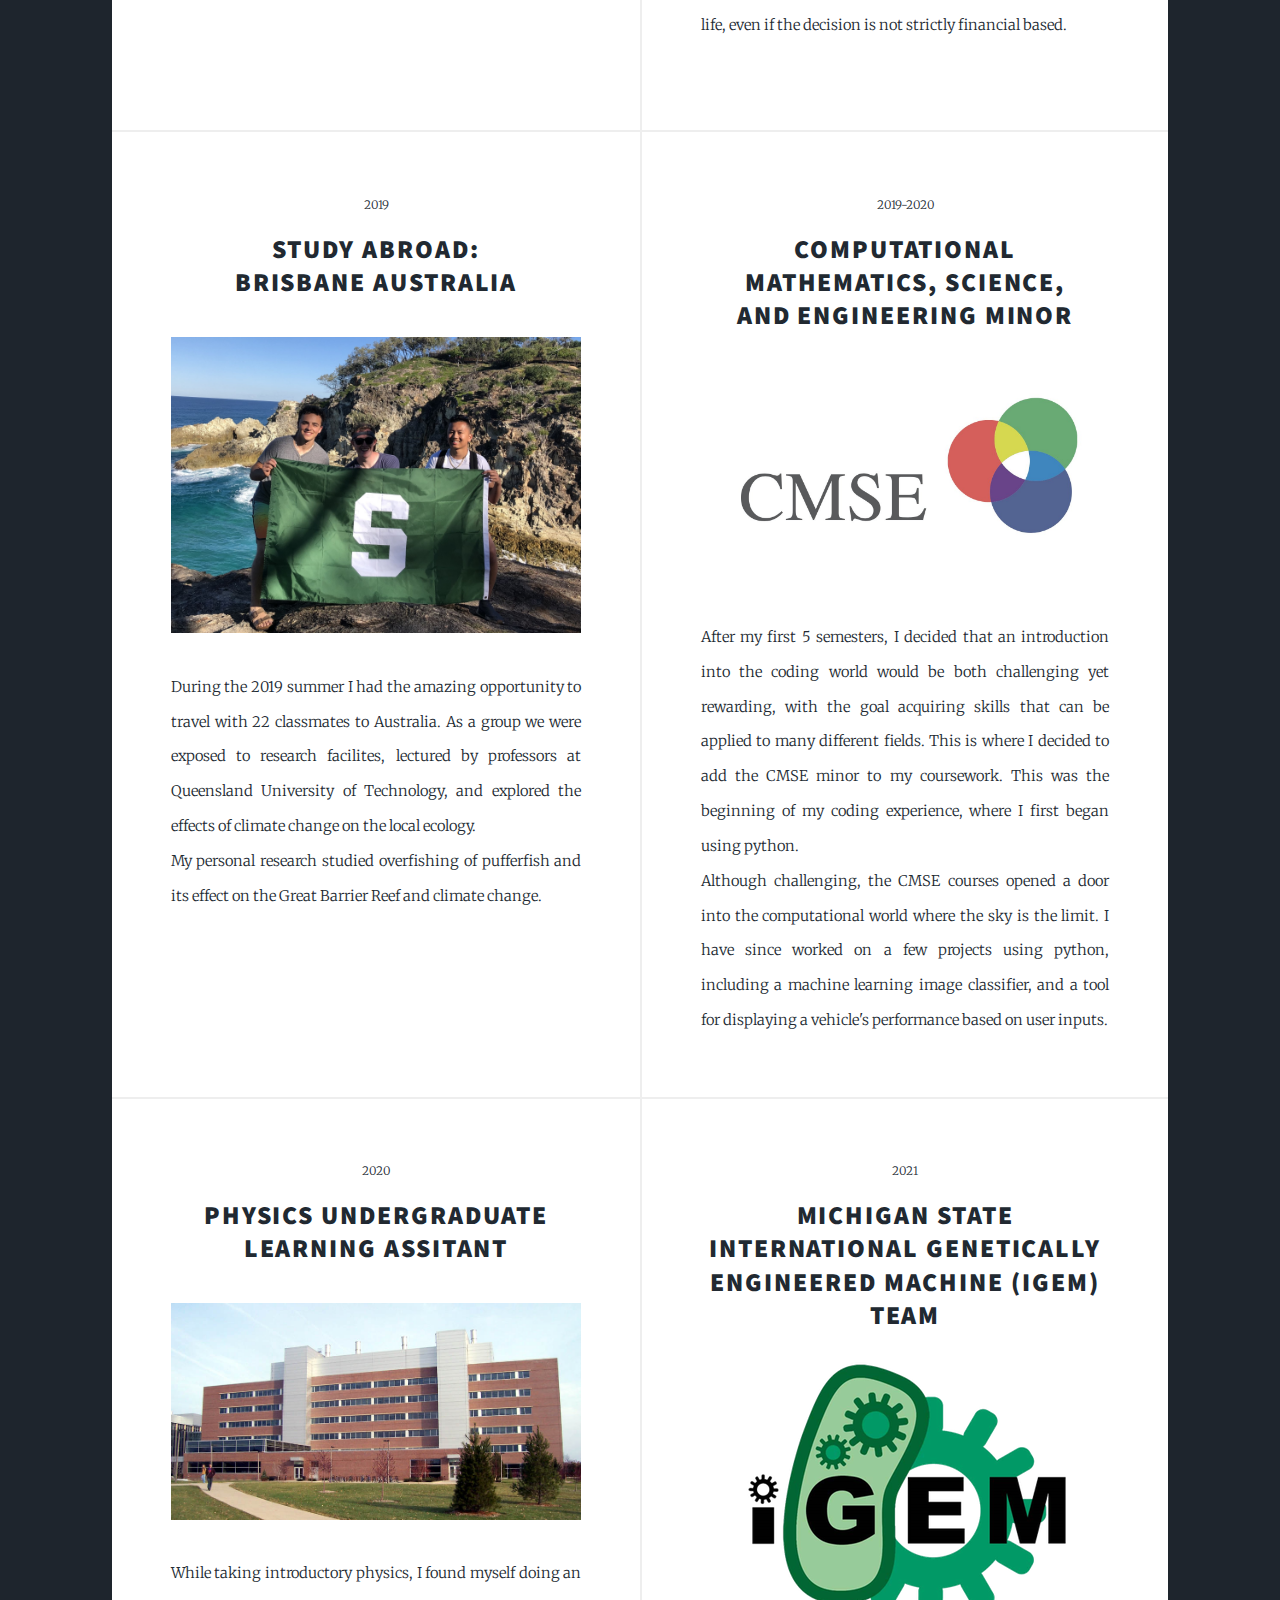
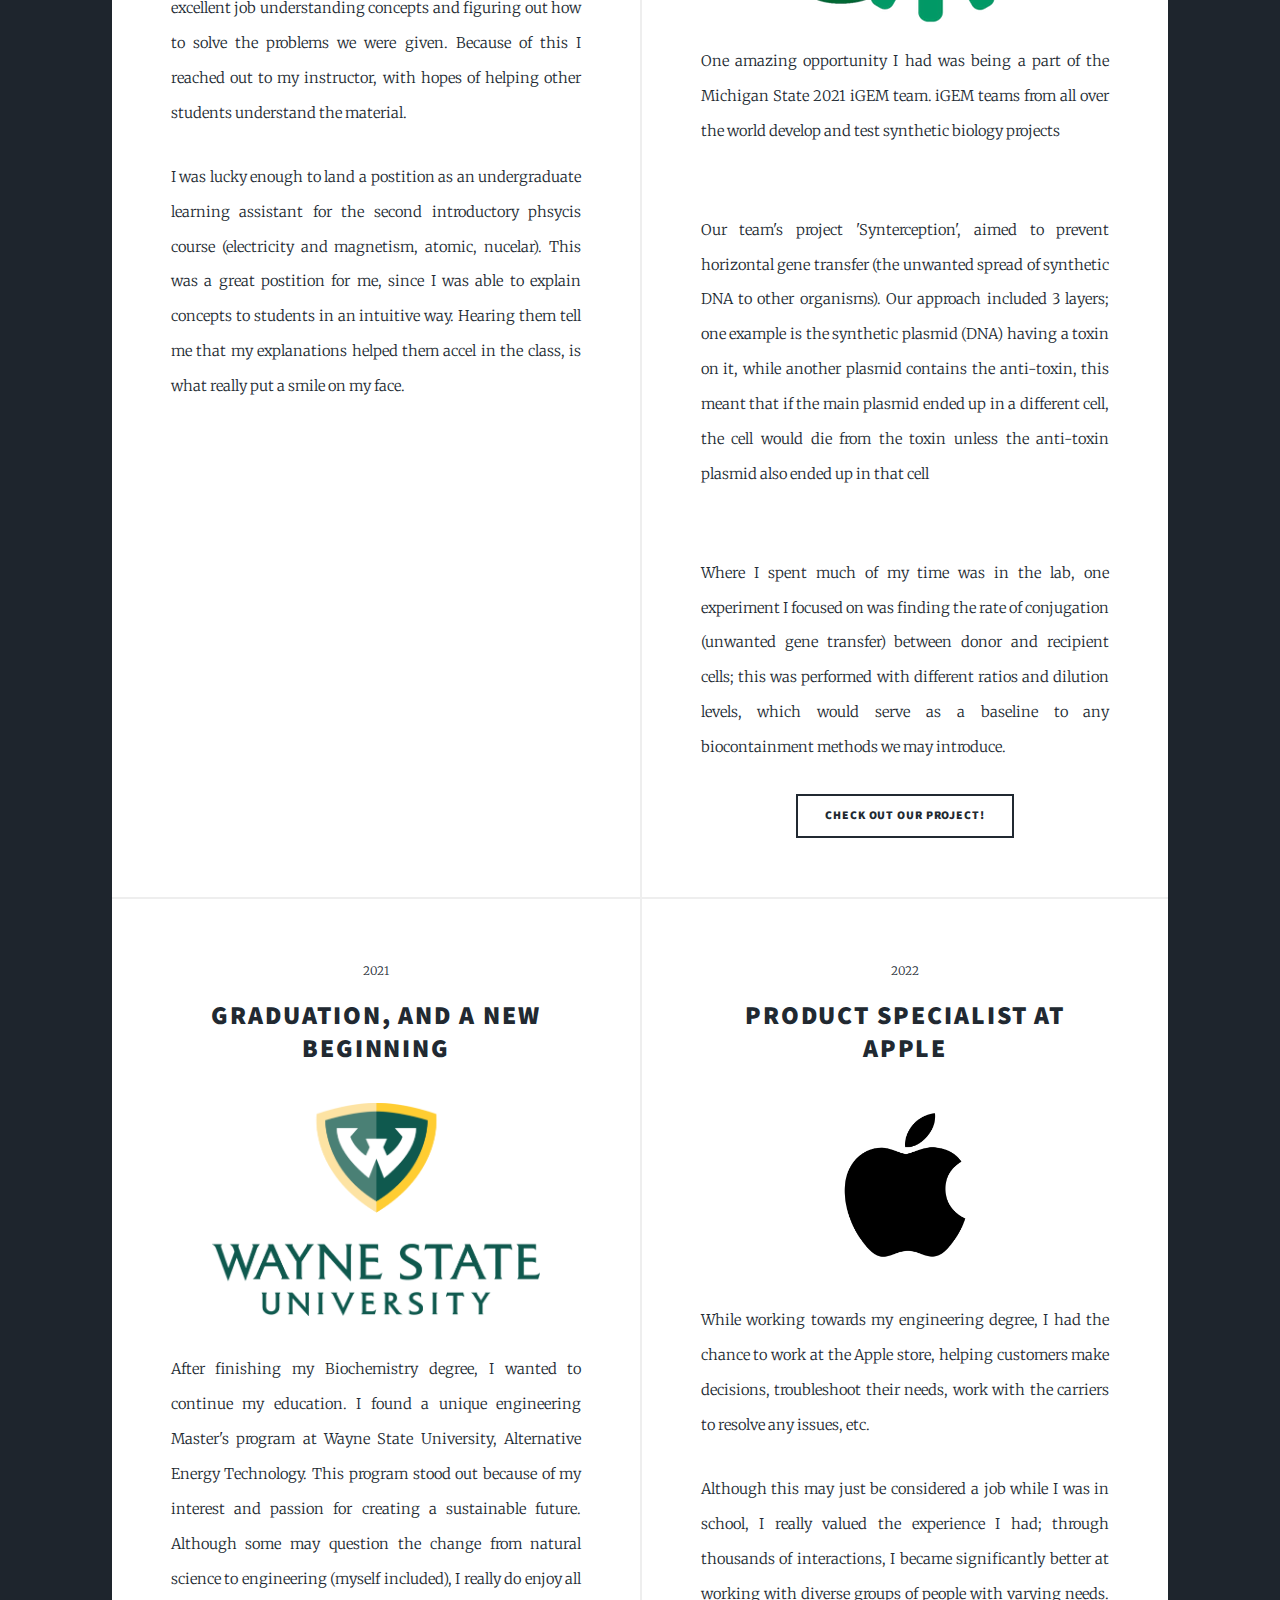
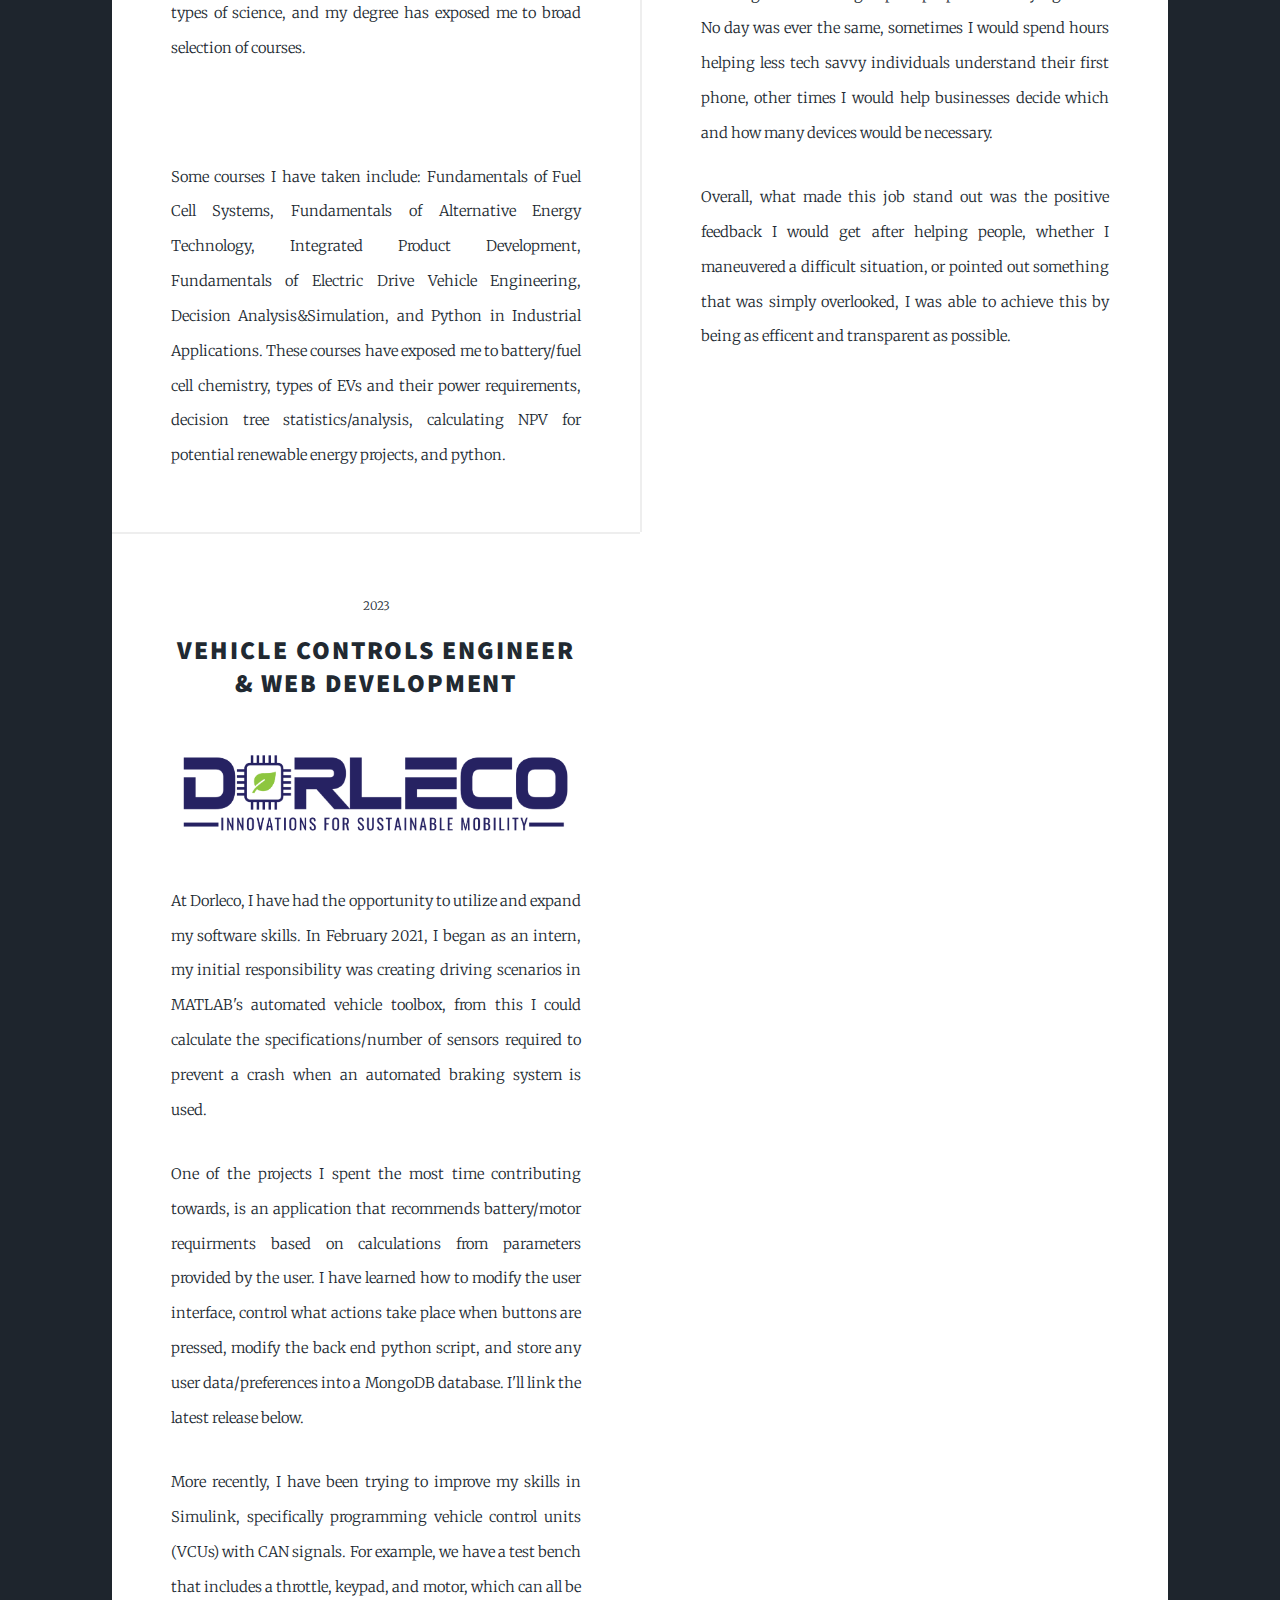
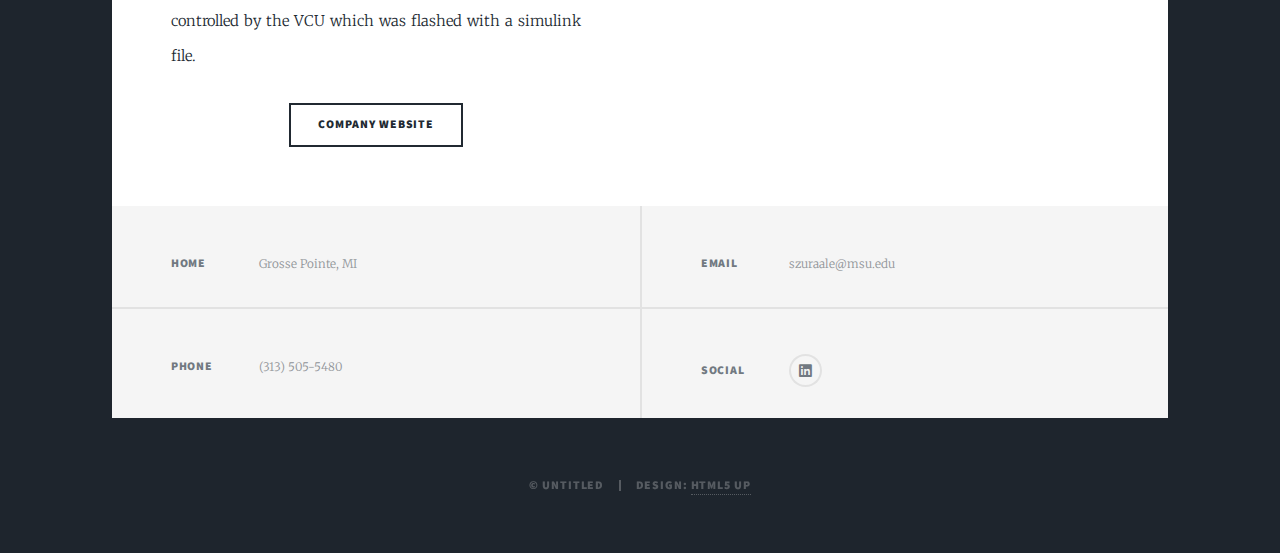
==== commit 67bffe39: "Update index.html" ====
--- a/index.html
+++ b/index.html
@@ -71,6 +71,23 @@
 
 						<!-- Posts -->
 							<section class="posts">
+								<article>
+    <header>
+        <span class="date">[Year]</span>
+        <h2><a href="[Your Link Here]" target="_blank">[Title of the Experience or Achievement]</a></h2>
+    </header>
+    <a href="[Your Image Link Here]" target="_blank" class="image fit"><img src="[Image File Path Here]" alt="[Image Description Here]" /></a>
+    <p>
+        [Write a brief introduction or description about this experience or achievement.]
+    </p>
+    <p>
+        [Add additional details, such as specific projects, responsibilities, or results achieved.]
+    </p>
+    <ul class="actions special">
+        <li><a href="[CTA Link Here]" target="_blank" class="button">[Button Label, e.g., Learn More]</a></li>
+    </ul>
+</article>
+
 								<article>
 									<header>
 										<span class="date">2018</span>
@@ -293,4 +310,4 @@
 			<script src="assets/js/main.js"></script>
 
 	</body>
-</html>+</html>
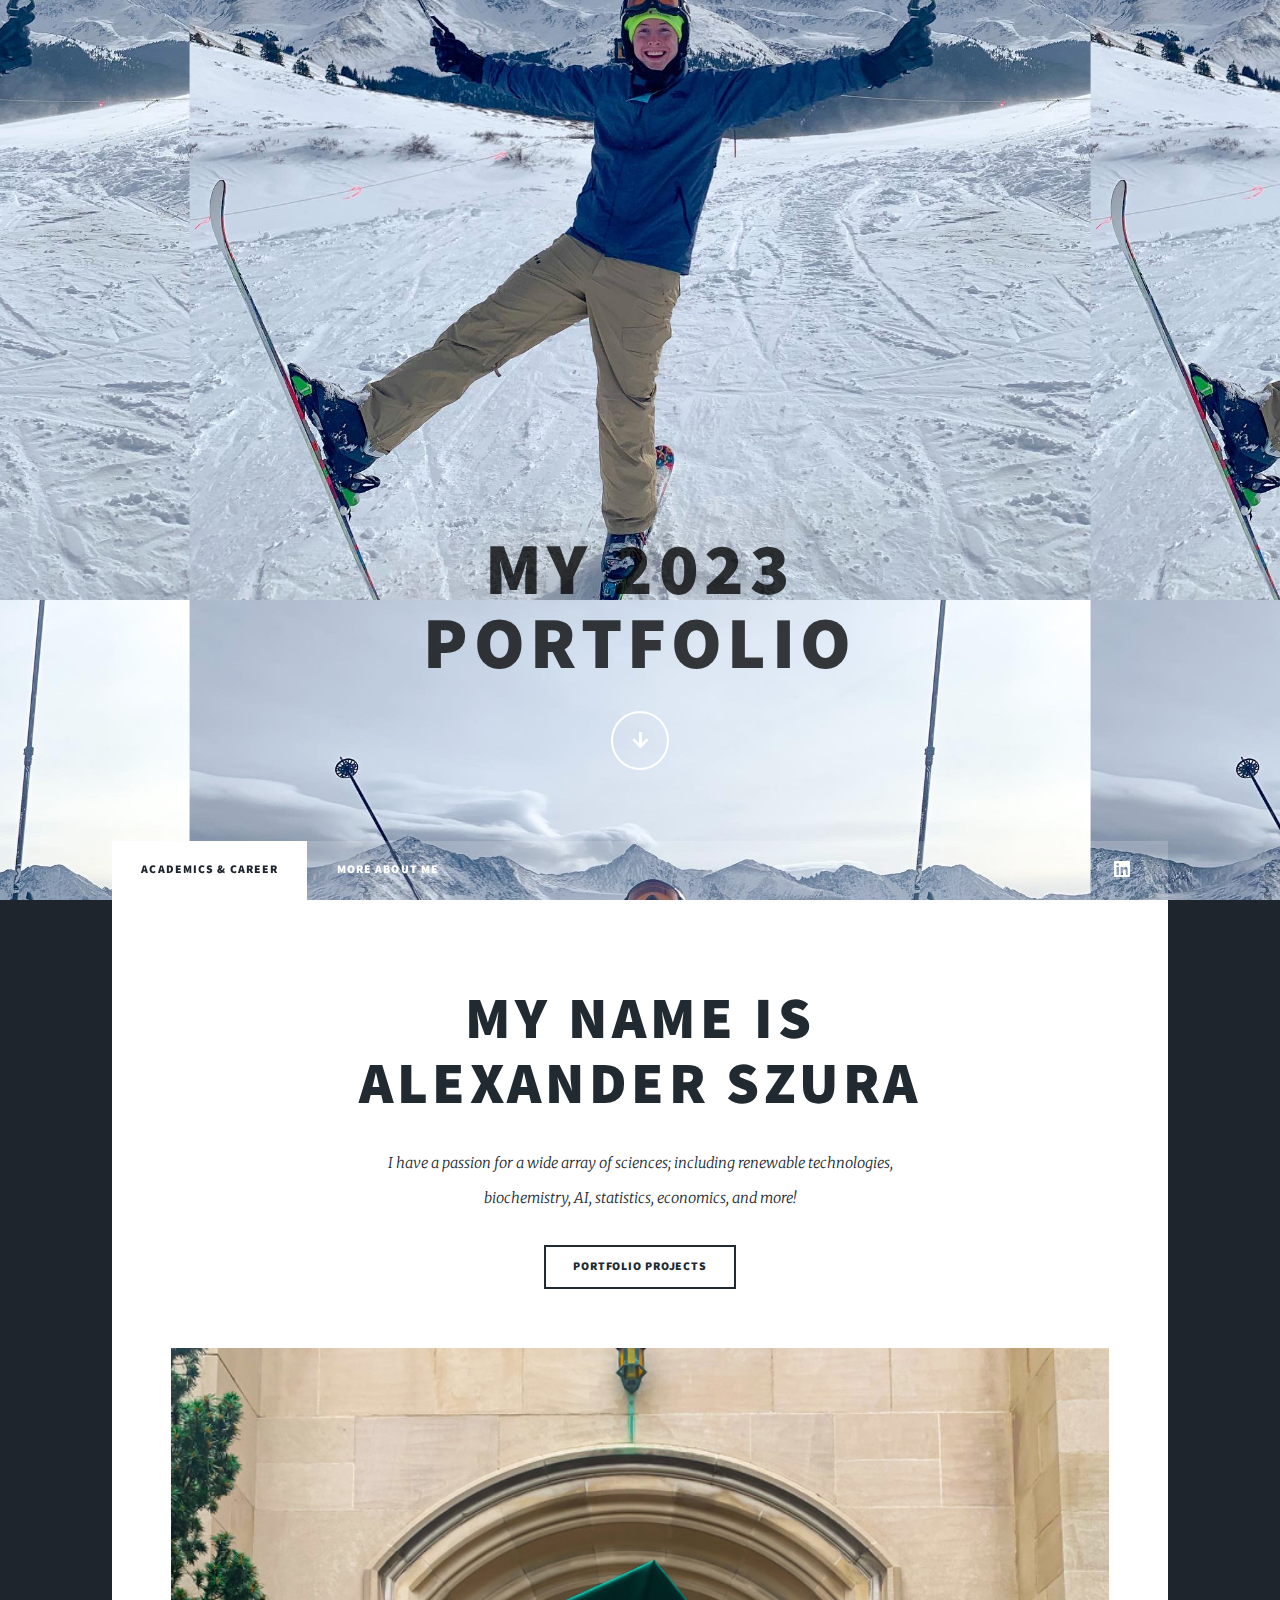
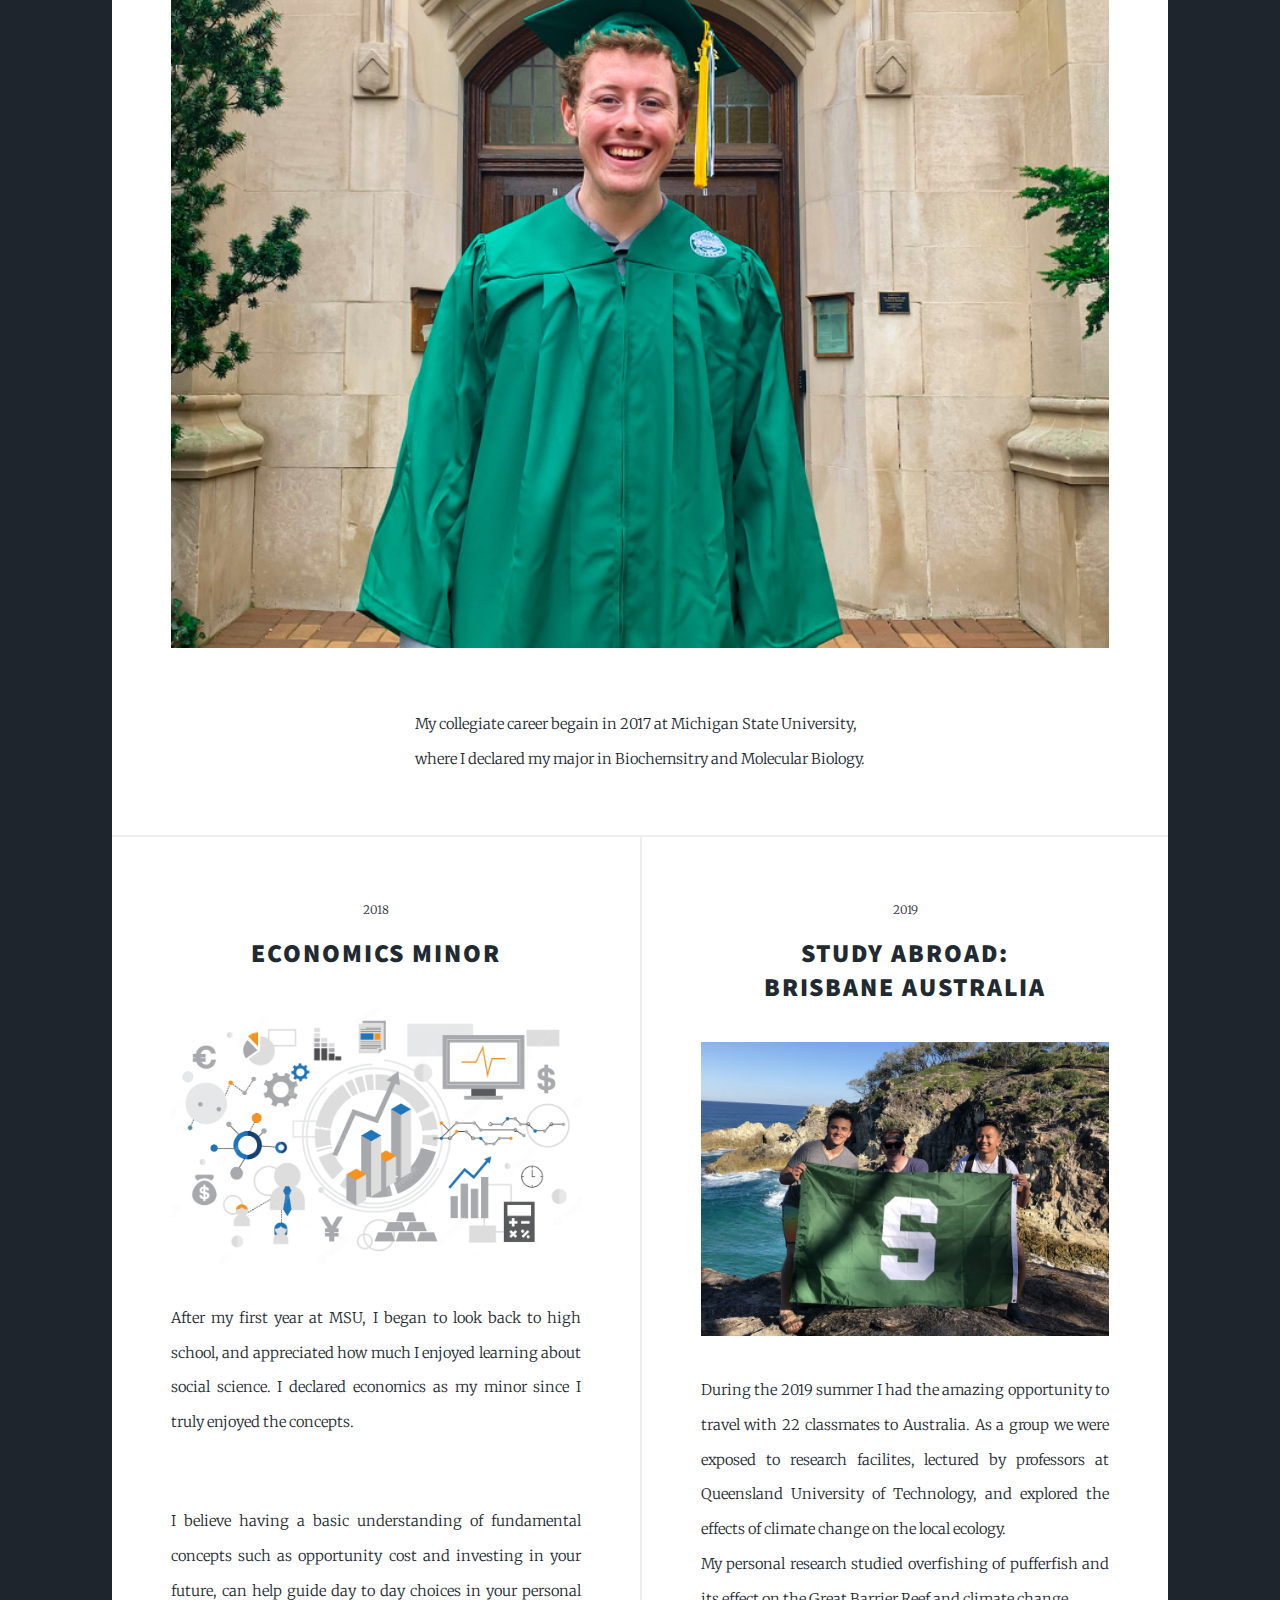
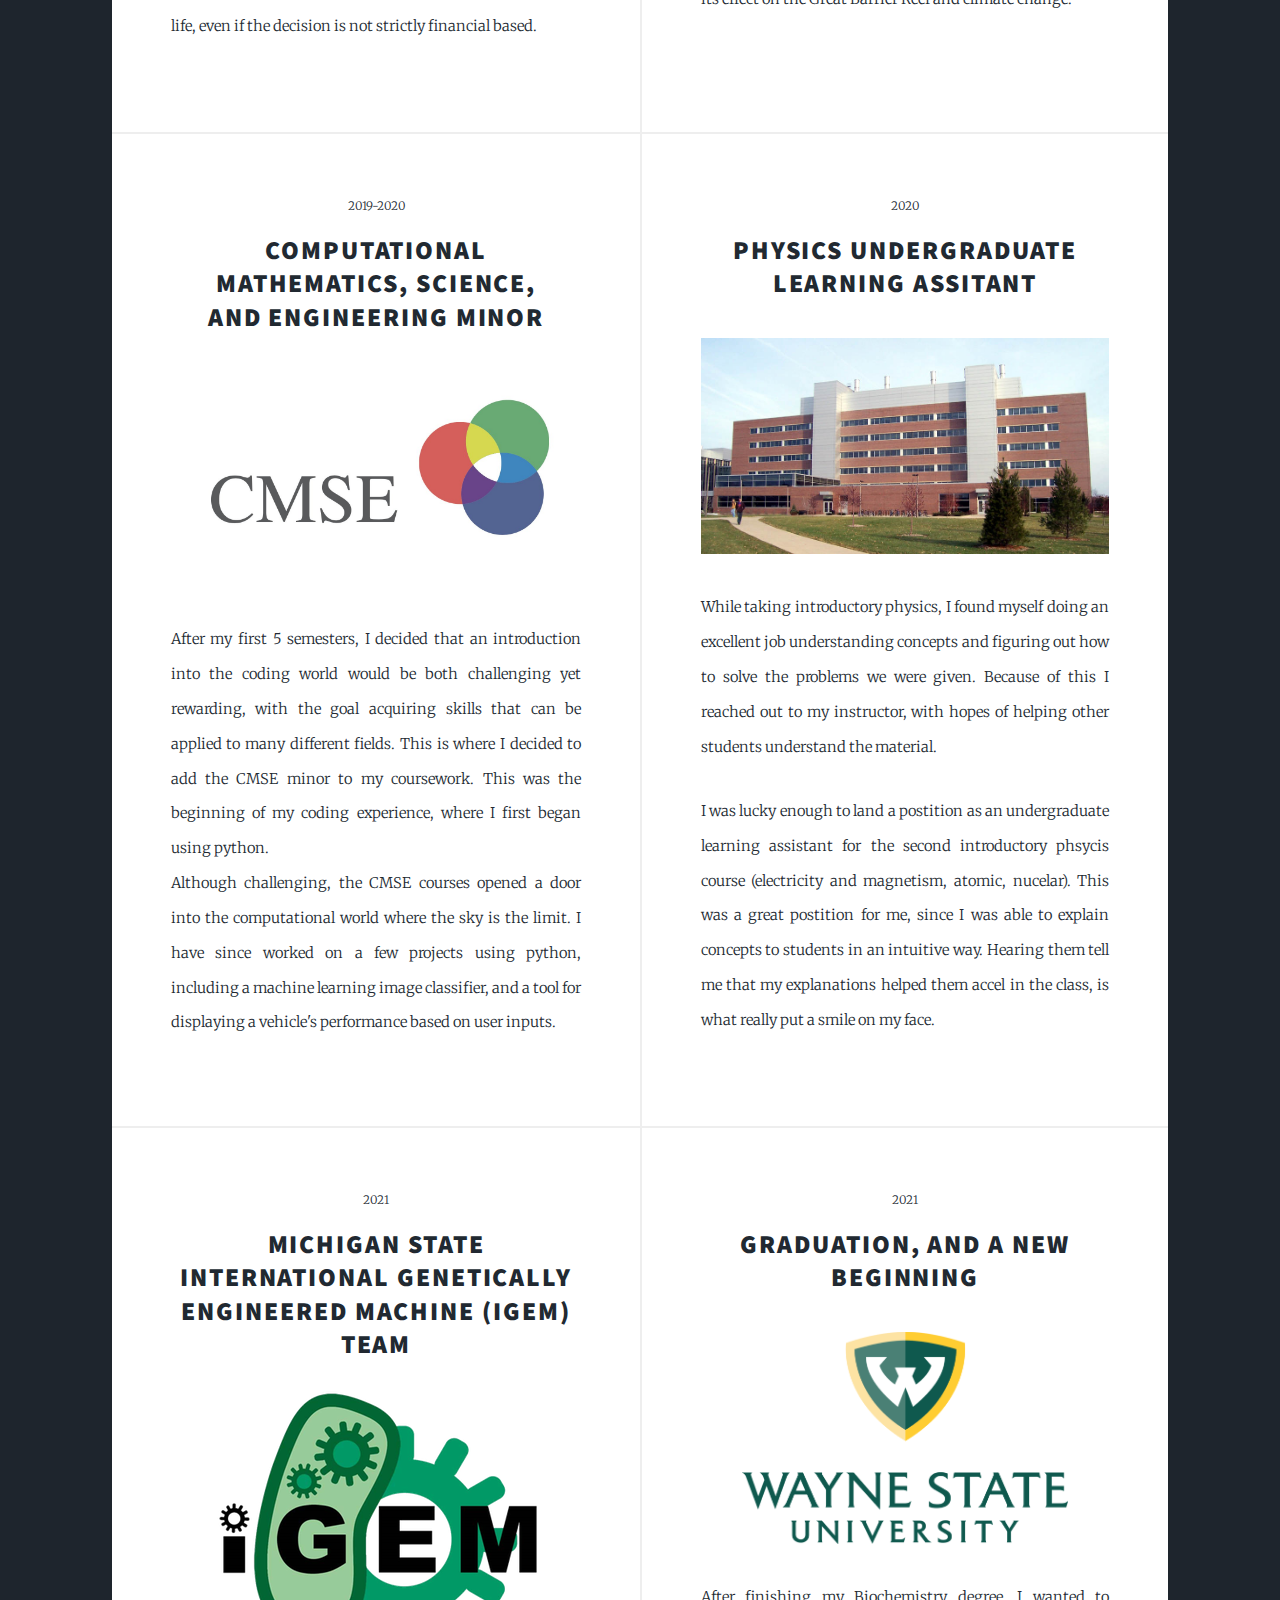
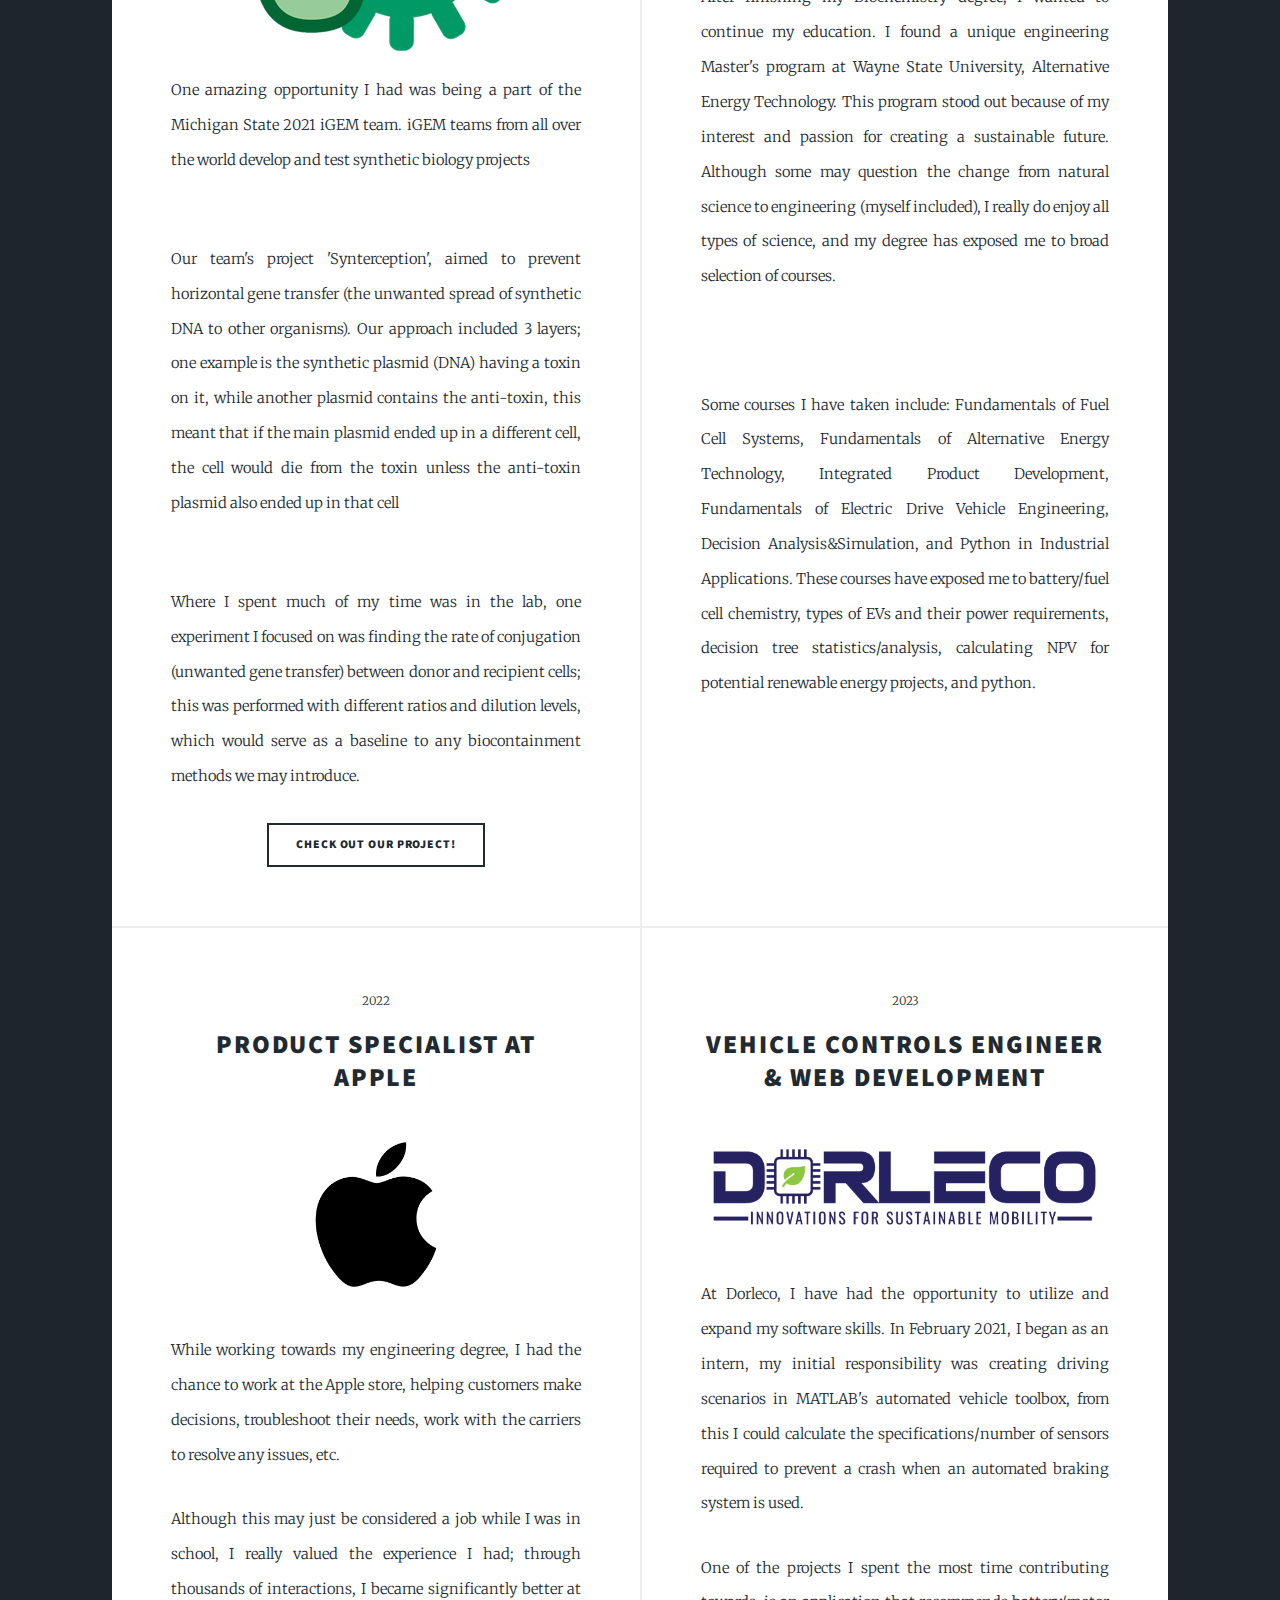
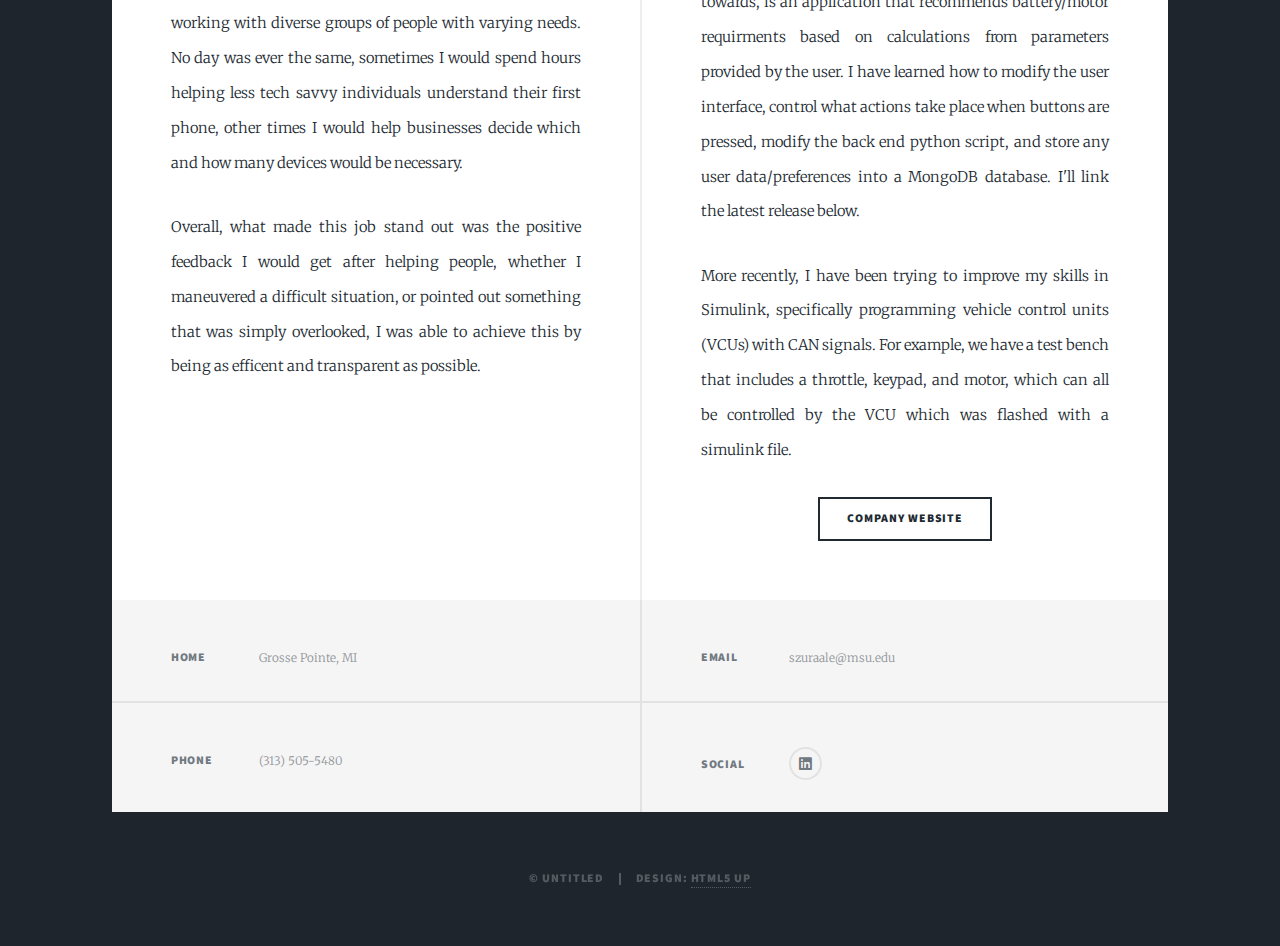
==== commit db598a00: "Update index.html" ====
--- a/index.html
+++ b/index.html
@@ -71,22 +71,6 @@
 
 						<!-- Posts -->
 							<section class="posts">
-								<article>
-    <header>
-        <span class="date">[Year]</span>
-        <h2><a href="[Your Link Here]" target="_blank">[Title of the Experience or Achievement]</a></h2>
-    </header>
-    <a href="[Your Image Link Here]" target="_blank" class="image fit"><img src="[Image File Path Here]" alt="[Image Description Here]" /></a>
-    <p>
-        [Write a brief introduction or description about this experience or achievement.]
-    </p>
-    <p>
-        [Add additional details, such as specific projects, responsibilities, or results achieved.]
-    </p>
-    <ul class="actions special">
-        <li><a href="[CTA Link Here]" target="_blank" class="button">[Button Label, e.g., Learn More]</a></li>
-    </ul>
-</article>
 
 								<article>
 									<header>
